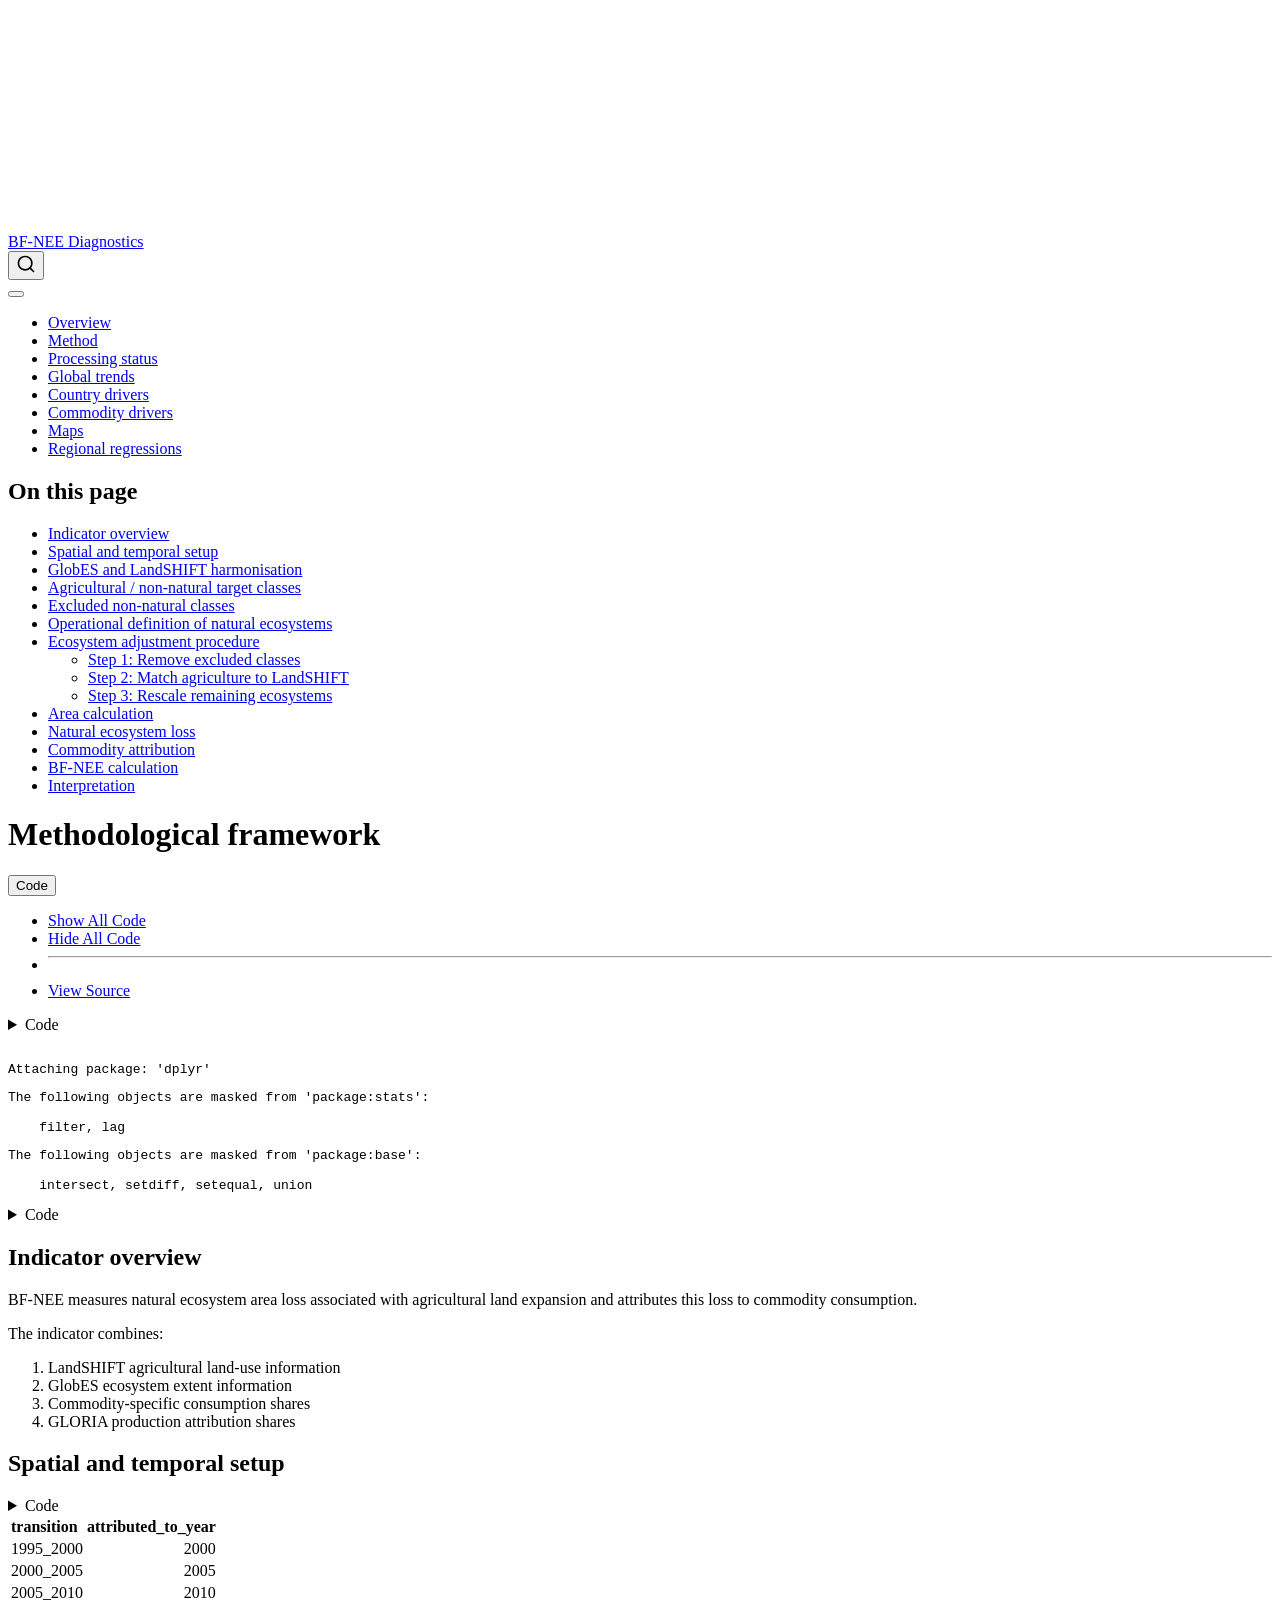
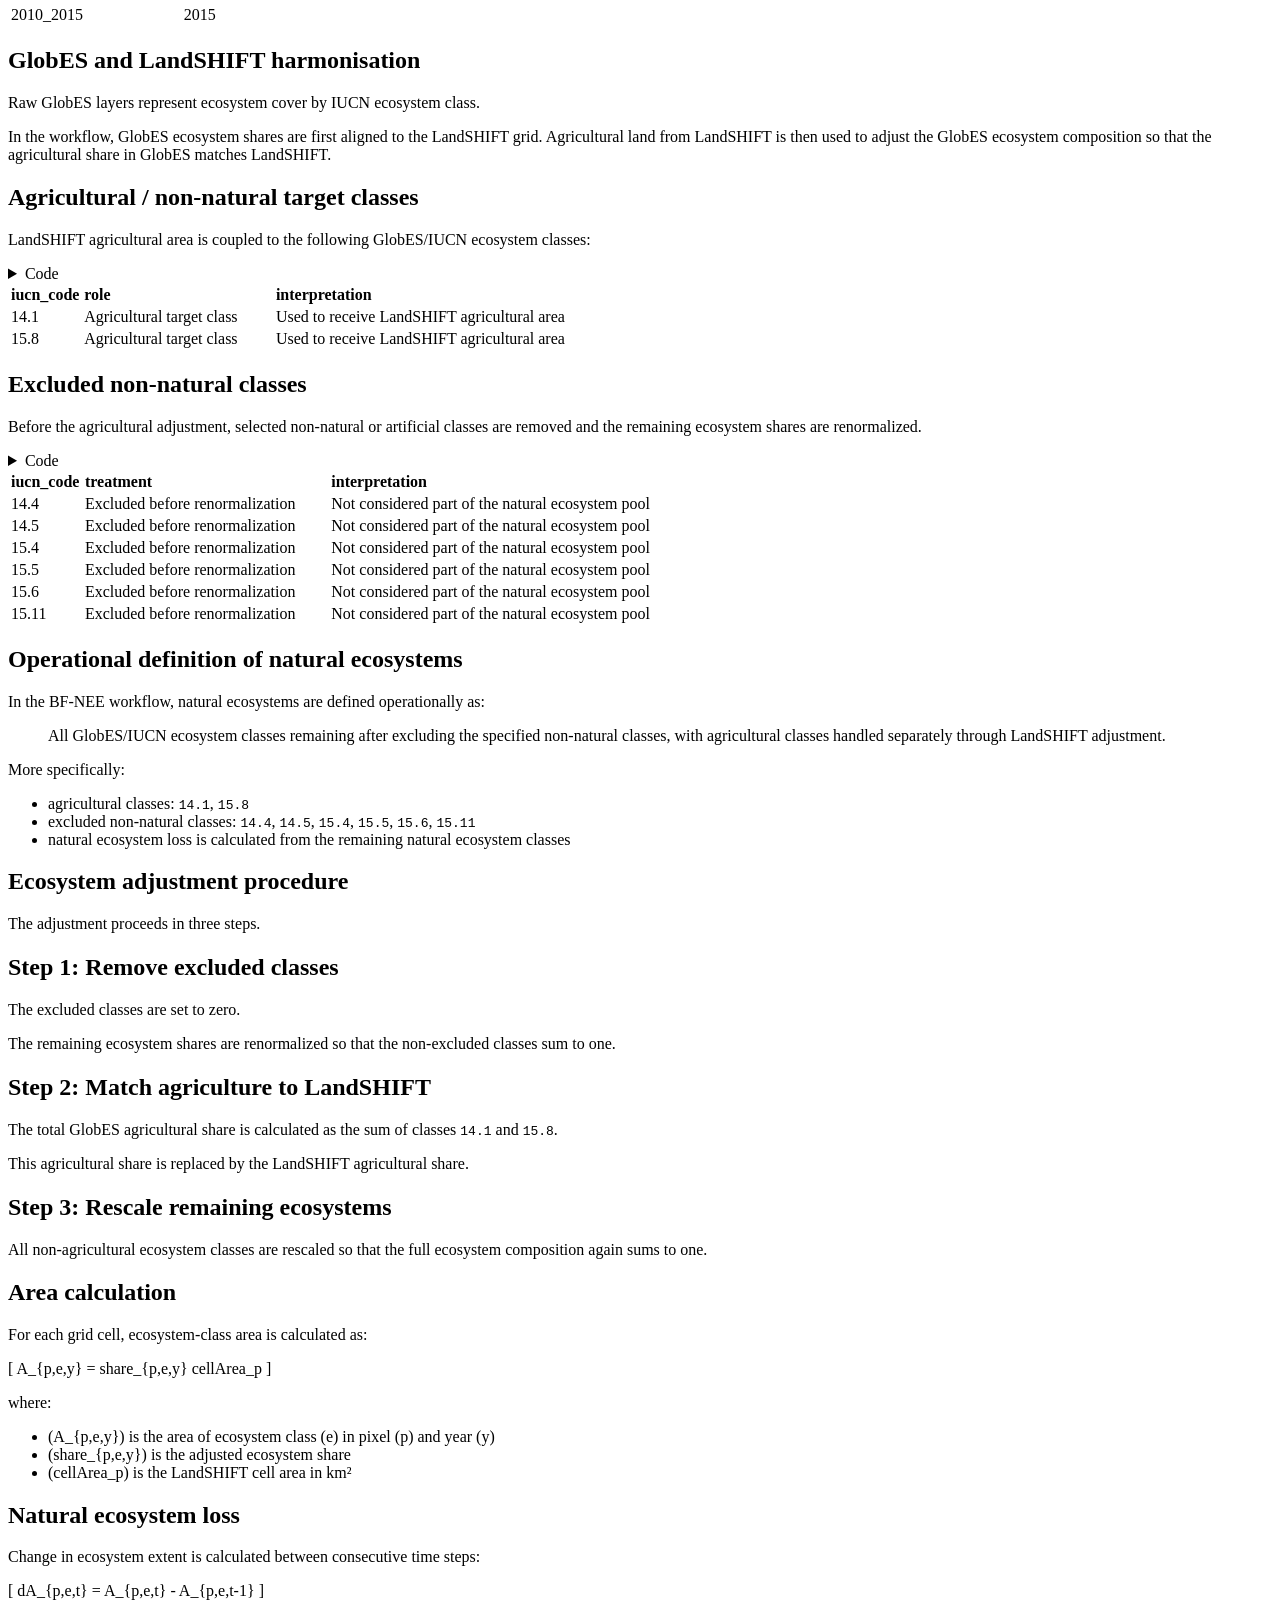
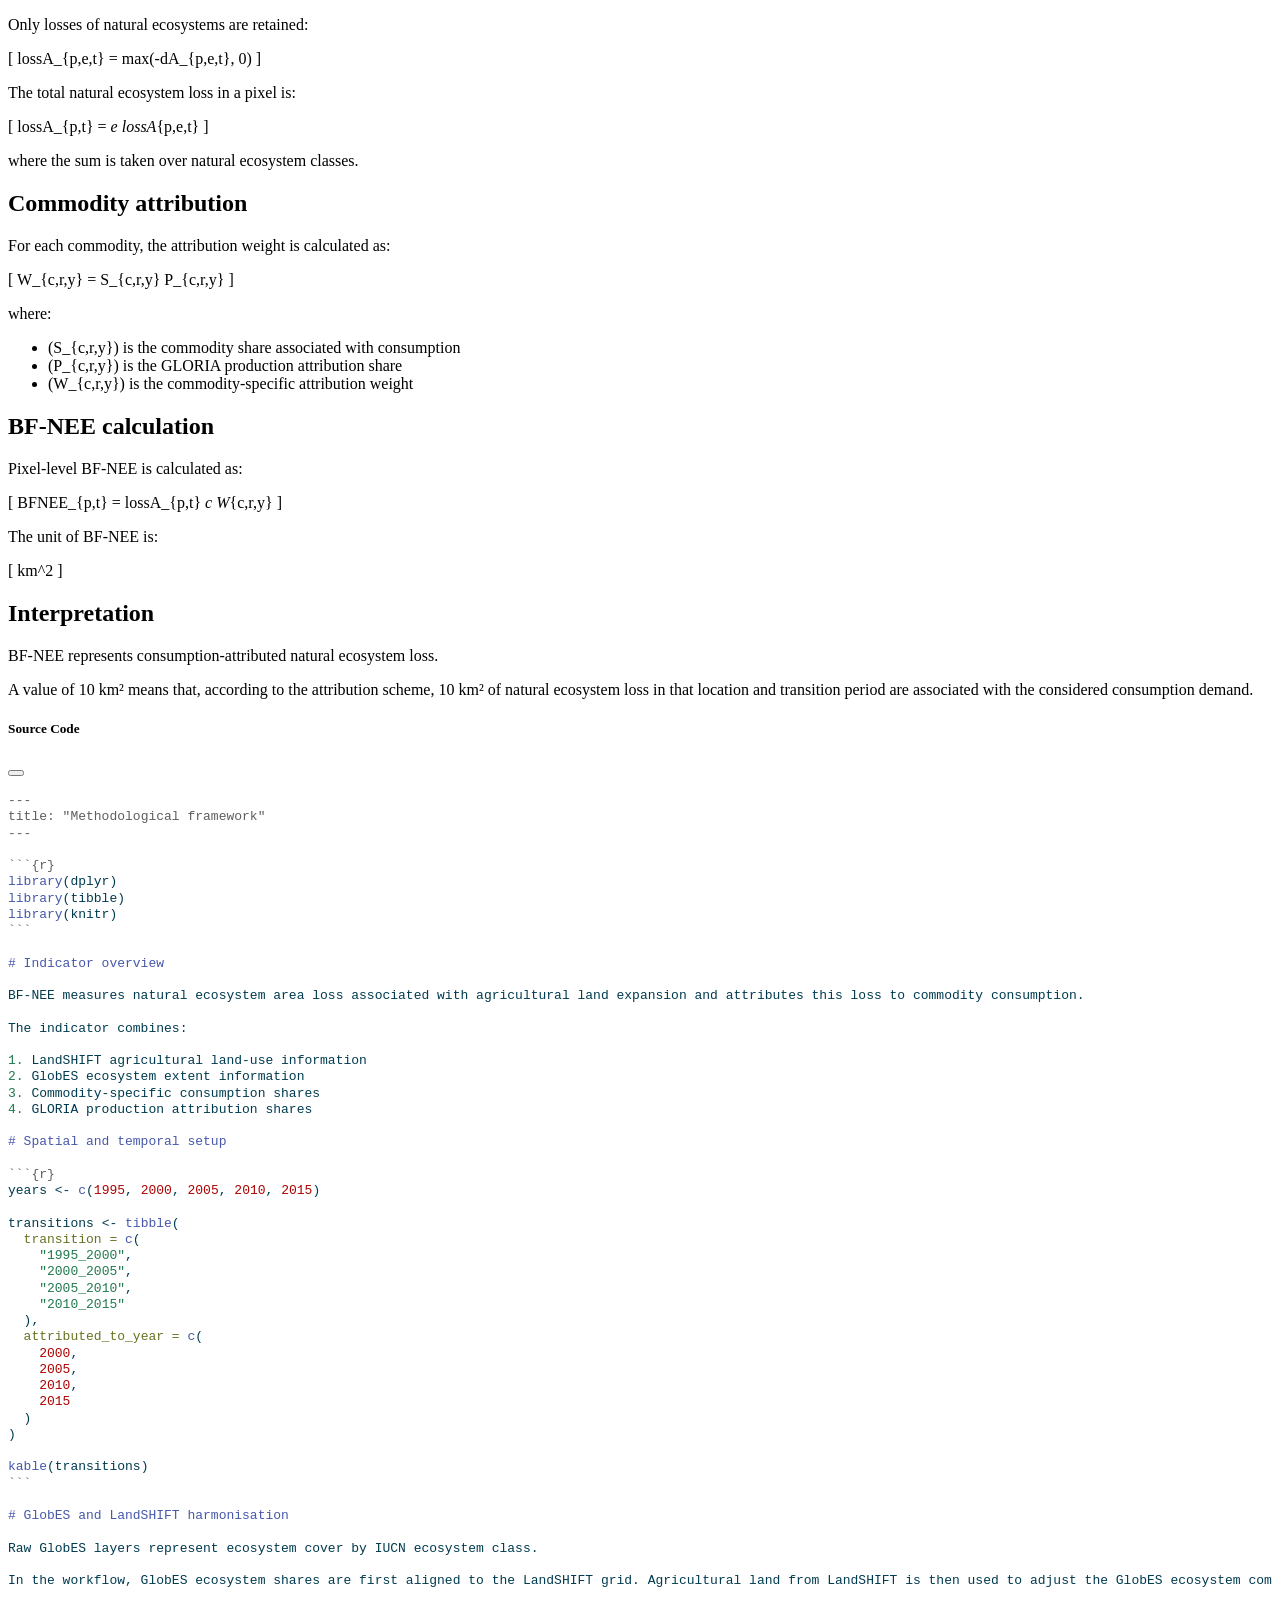
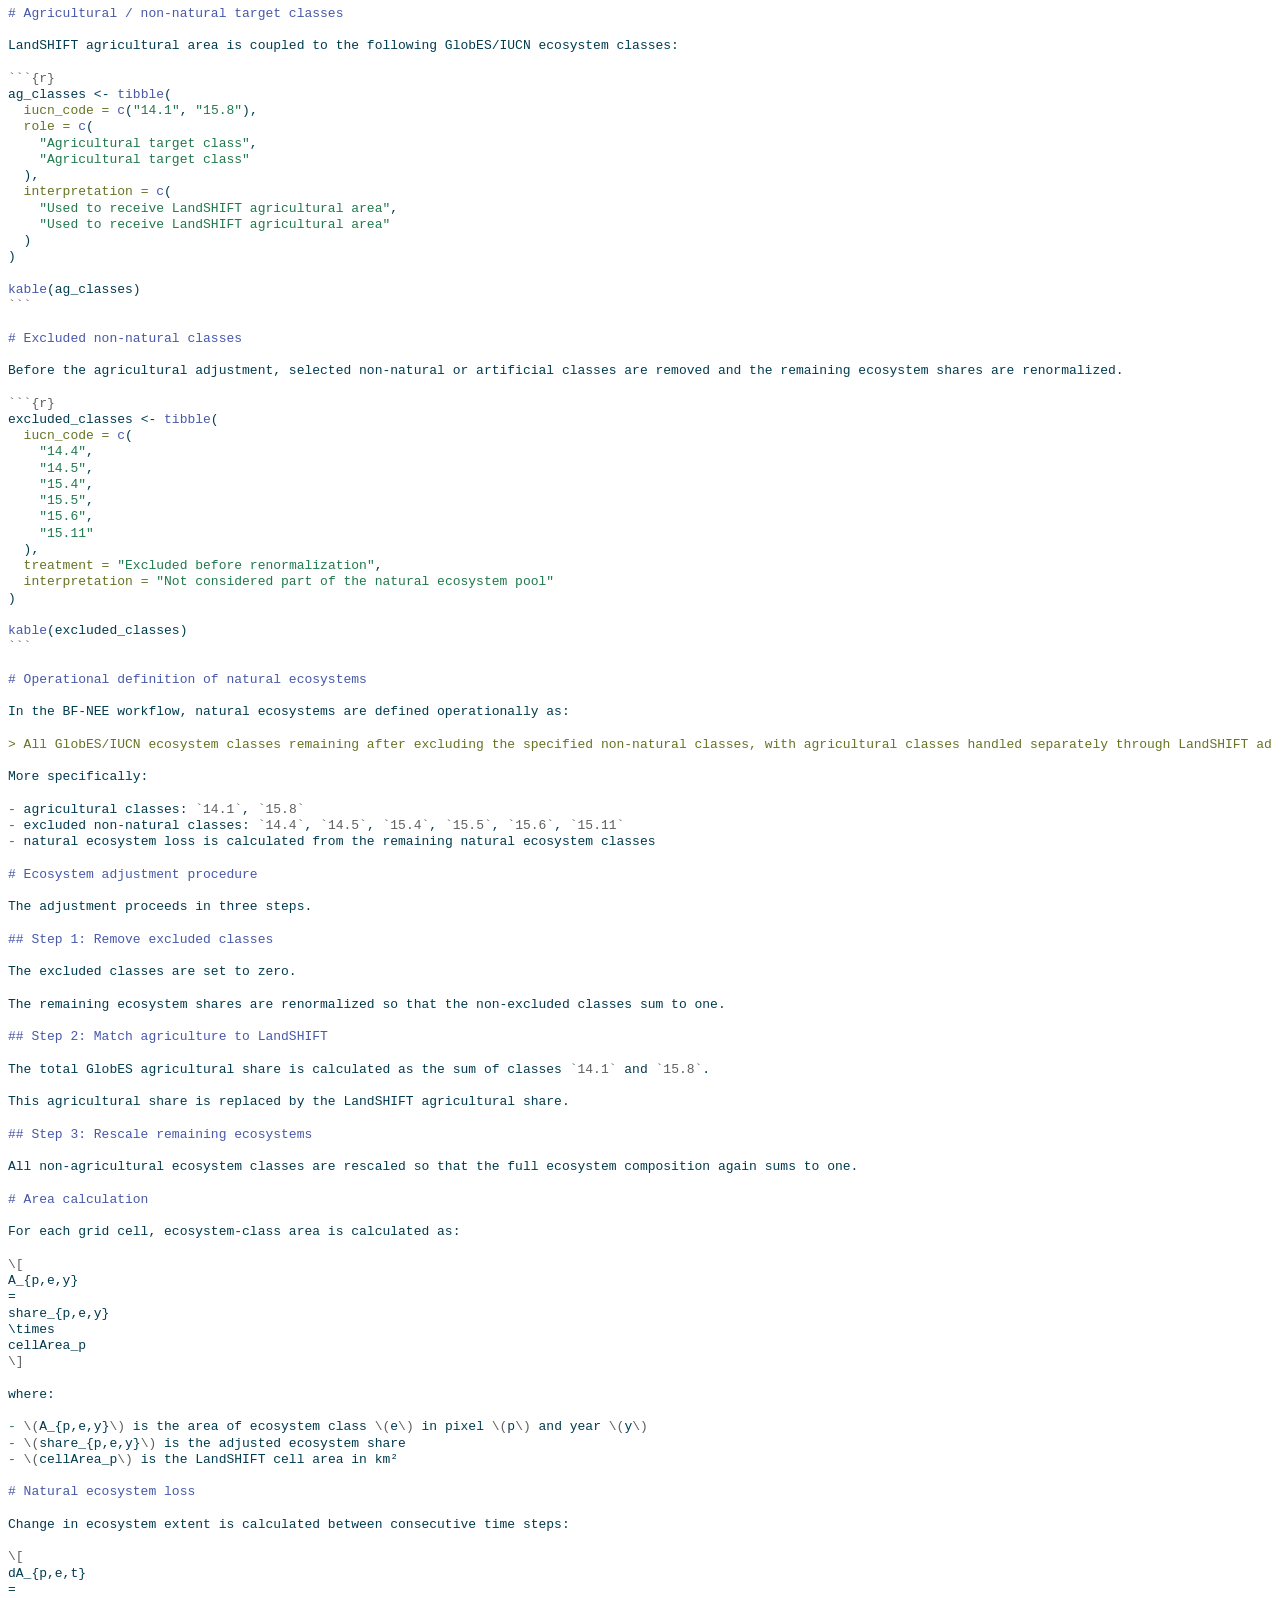
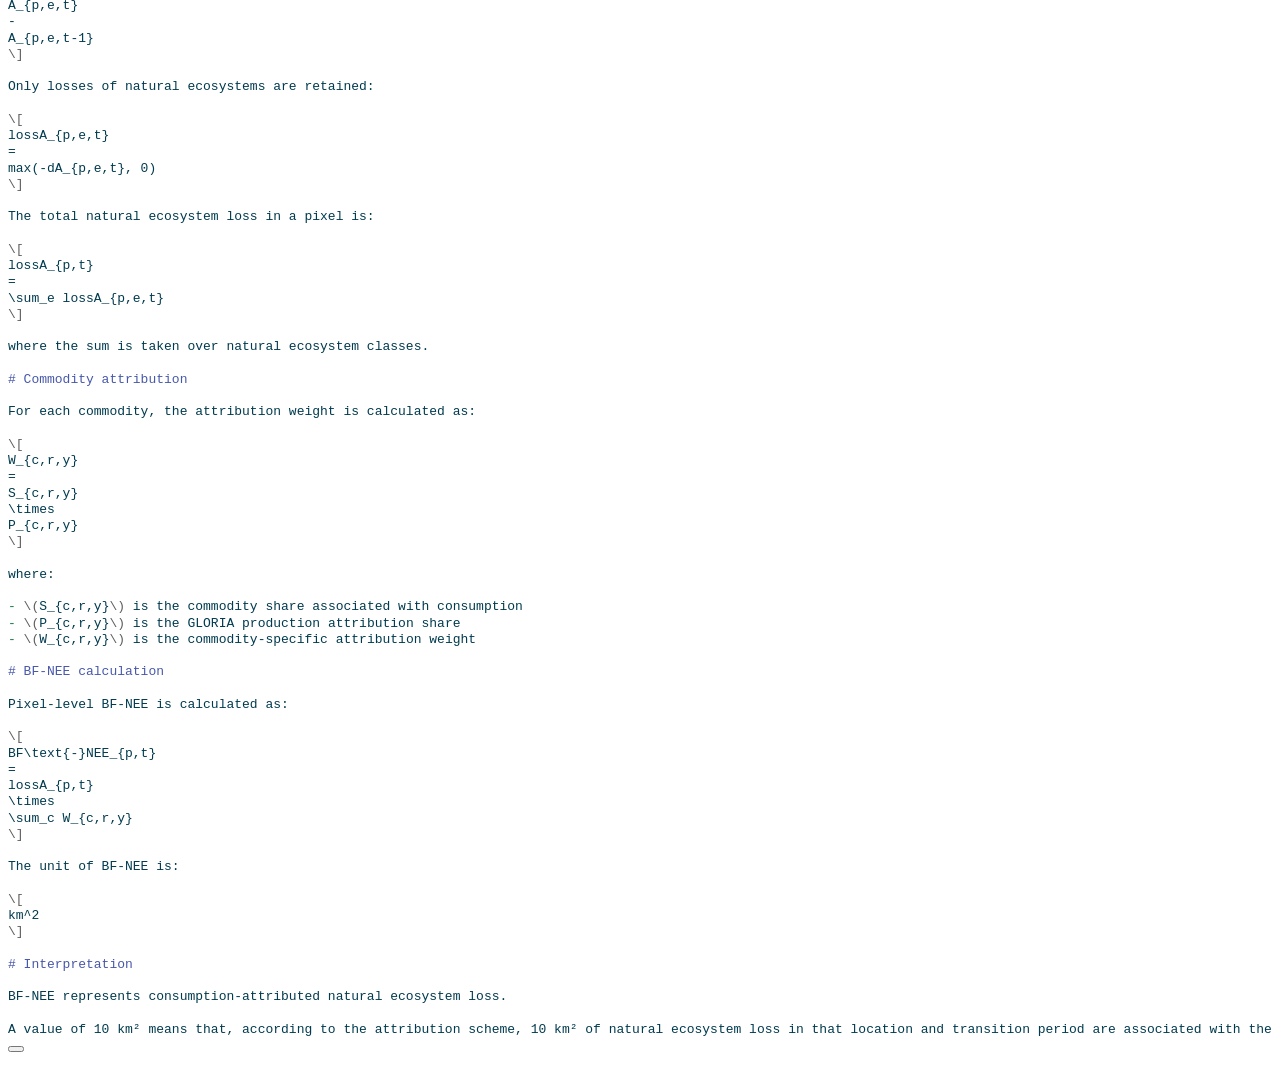
==== docs/00_methodological_framework.html @ a3467b79 "Render diagnostics website" ====
<!DOCTYPE html>
<html xmlns="http://www.w3.org/1999/xhtml" lang="en" xml:lang="en"><head>

<meta charset="utf-8">
<meta name="generator" content="quarto-1.5.57">

<meta name="viewport" content="width=device-width, initial-scale=1.0, user-scalable=yes">


<title>Methodological framework – BF-NEE Diagnostics</title>
<style>
code{white-space: pre-wrap;}
span.smallcaps{font-variant: small-caps;}
div.columns{display: flex; gap: min(4vw, 1.5em);}
div.column{flex: auto; overflow-x: auto;}
div.hanging-indent{margin-left: 1.5em; text-indent: -1.5em;}
ul.task-list{list-style: none;}
ul.task-list li input[type="checkbox"] {
  width: 0.8em;
  margin: 0 0.8em 0.2em -1em; /* quarto-specific, see https://github.com/quarto-dev/quarto-cli/issues/4556 */ 
  vertical-align: middle;
}
/* CSS for syntax highlighting */
pre > code.sourceCode { white-space: pre; position: relative; }
pre > code.sourceCode > span { line-height: 1.25; }
pre > code.sourceCode > span:empty { height: 1.2em; }
.sourceCode { overflow: visible; }
code.sourceCode > span { color: inherit; text-decoration: inherit; }
div.sourceCode { margin: 1em 0; }
pre.sourceCode { margin: 0; }
@media screen {
div.sourceCode { overflow: auto; }
}
@media print {
pre > code.sourceCode { white-space: pre-wrap; }
pre > code.sourceCode > span { display: inline-block; text-indent: -5em; padding-left: 5em; }
}
pre.numberSource code
  { counter-reset: source-line 0; }
pre.numberSource code > span
  { position: relative; left: -4em; counter-increment: source-line; }
pre.numberSource code > span > a:first-child::before
  { content: counter(source-line);
    position: relative; left: -1em; text-align: right; vertical-align: baseline;
    border: none; display: inline-block;
    -webkit-touch-callout: none; -webkit-user-select: none;
    -khtml-user-select: none; -moz-user-select: none;
    -ms-user-select: none; user-select: none;
    padding: 0 4px; width: 4em;
  }
pre.numberSource { margin-left: 3em;  padding-left: 4px; }
div.sourceCode
  {   }
@media screen {
pre > code.sourceCode > span > a:first-child::before { text-decoration: underline; }
}
</style>


<script src="site_libs/quarto-nav/quarto-nav.js"></script>
<script src="site_libs/quarto-nav/headroom.min.js"></script>
<script src="site_libs/clipboard/clipboard.min.js"></script>
<script src="site_libs/quarto-search/autocomplete.umd.js"></script>
<script src="site_libs/quarto-search/fuse.min.js"></script>
<script src="site_libs/quarto-search/quarto-search.js"></script>
<meta name="quarto:offset" content="./">
<script src="site_libs/quarto-html/quarto.js"></script>
<script src="site_libs/quarto-html/popper.min.js"></script>
<script src="site_libs/quarto-html/tippy.umd.min.js"></script>
<script src="site_libs/quarto-html/anchor.min.js"></script>
<link href="site_libs/quarto-html/tippy.css" rel="stylesheet">
<link href="site_libs/quarto-html/quarto-syntax-highlighting.css" rel="stylesheet" id="quarto-text-highlighting-styles">
<script src="site_libs/bootstrap/bootstrap.min.js"></script>
<link href="site_libs/bootstrap/bootstrap-icons.css" rel="stylesheet">
<link href="site_libs/bootstrap/bootstrap.min.css" rel="stylesheet" id="quarto-bootstrap" data-mode="light">
<script id="quarto-search-options" type="application/json">{
  "location": "navbar",
  "copy-button": false,
  "collapse-after": 3,
  "panel-placement": "end",
  "type": "overlay",
  "limit": 50,
  "keyboard-shortcut": [
    "f",
    "/",
    "s"
  ],
  "show-item-context": false,
  "language": {
    "search-no-results-text": "No results",
    "search-matching-documents-text": "matching documents",
    "search-copy-link-title": "Copy link to search",
    "search-hide-matches-text": "Hide additional matches",
    "search-more-match-text": "more match in this document",
    "search-more-matches-text": "more matches in this document",
    "search-clear-button-title": "Clear",
    "search-text-placeholder": "",
    "search-detached-cancel-button-title": "Cancel",
    "search-submit-button-title": "Submit",
    "search-label": "Search"
  }
}</script>


</head>

<body class="nav-fixed">

<div id="quarto-search-results"></div>
  <header id="quarto-header" class="headroom fixed-top">
    <nav class="navbar navbar-expand-lg " data-bs-theme="dark">
      <div class="navbar-container container-fluid">
      <div class="navbar-brand-container mx-auto">
    <a class="navbar-brand" href="./index.html">
    <span class="navbar-title">BF-NEE Diagnostics</span>
    </a>
  </div>
            <div id="quarto-search" class="" title="Search"></div>
          <button class="navbar-toggler" type="button" data-bs-toggle="collapse" data-bs-target="#navbarCollapse" aria-controls="navbarCollapse" role="menu" aria-expanded="false" aria-label="Toggle navigation" onclick="if (window.quartoToggleHeadroom) { window.quartoToggleHeadroom(); }">
  <span class="navbar-toggler-icon"></span>
</button>
          <div class="collapse navbar-collapse" id="navbarCollapse">
            <ul class="navbar-nav navbar-nav-scroll me-auto">
  <li class="nav-item">
    <a class="nav-link" href="./index.html"> 
<span class="menu-text">Overview</span></a>
  </li>  
  <li class="nav-item">
    <a class="nav-link active" href="./00_methodological_framework.html" aria-current="page"> 
<span class="menu-text">Method</span></a>
  </li>  
  <li class="nav-item">
    <a class="nav-link" href="./01_processing_status.html"> 
<span class="menu-text">Processing status</span></a>
  </li>  
  <li class="nav-item">
    <a class="nav-link" href="./02_global_trends.html"> 
<span class="menu-text">Global trends</span></a>
  </li>  
  <li class="nav-item">
    <a class="nav-link" href="./03_country_drivers.html"> 
<span class="menu-text">Country drivers</span></a>
  </li>  
  <li class="nav-item">
    <a class="nav-link" href="./04_commodity_drivers.html"> 
<span class="menu-text">Commodity drivers</span></a>
  </li>  
  <li class="nav-item">
    <a class="nav-link" href="./05_maps.html"> 
<span class="menu-text">Maps</span></a>
  </li>  
  <li class="nav-item">
    <a class="nav-link" href="./06_regional_regressions.html"> 
<span class="menu-text">Regional regressions</span></a>
  </li>  
</ul>
          </div> <!-- /navcollapse -->
            <div class="quarto-navbar-tools">
</div>
      </div> <!-- /container-fluid -->
    </nav>
</header>
<!-- content -->
<div id="quarto-content" class="quarto-container page-columns page-rows-contents page-layout-article page-navbar">
<!-- sidebar -->
<!-- margin-sidebar -->
    <div id="quarto-margin-sidebar" class="sidebar margin-sidebar">
        <nav id="TOC" role="doc-toc" class="toc-active">
    <h2 id="toc-title">On this page</h2>
   
  <ul>
  <li><a href="#indicator-overview" id="toc-indicator-overview" class="nav-link active" data-scroll-target="#indicator-overview">Indicator overview</a></li>
  <li><a href="#spatial-and-temporal-setup" id="toc-spatial-and-temporal-setup" class="nav-link" data-scroll-target="#spatial-and-temporal-setup">Spatial and temporal setup</a></li>
  <li><a href="#globes-and-landshift-harmonisation" id="toc-globes-and-landshift-harmonisation" class="nav-link" data-scroll-target="#globes-and-landshift-harmonisation">GlobES and LandSHIFT harmonisation</a></li>
  <li><a href="#agricultural-non-natural-target-classes" id="toc-agricultural-non-natural-target-classes" class="nav-link" data-scroll-target="#agricultural-non-natural-target-classes">Agricultural / non-natural target classes</a></li>
  <li><a href="#excluded-non-natural-classes" id="toc-excluded-non-natural-classes" class="nav-link" data-scroll-target="#excluded-non-natural-classes">Excluded non-natural classes</a></li>
  <li><a href="#operational-definition-of-natural-ecosystems" id="toc-operational-definition-of-natural-ecosystems" class="nav-link" data-scroll-target="#operational-definition-of-natural-ecosystems">Operational definition of natural ecosystems</a></li>
  <li><a href="#ecosystem-adjustment-procedure" id="toc-ecosystem-adjustment-procedure" class="nav-link" data-scroll-target="#ecosystem-adjustment-procedure">Ecosystem adjustment procedure</a>
  <ul class="collapse">
  <li><a href="#step-1-remove-excluded-classes" id="toc-step-1-remove-excluded-classes" class="nav-link" data-scroll-target="#step-1-remove-excluded-classes">Step 1: Remove excluded classes</a></li>
  <li><a href="#step-2-match-agriculture-to-landshift" id="toc-step-2-match-agriculture-to-landshift" class="nav-link" data-scroll-target="#step-2-match-agriculture-to-landshift">Step 2: Match agriculture to LandSHIFT</a></li>
  <li><a href="#step-3-rescale-remaining-ecosystems" id="toc-step-3-rescale-remaining-ecosystems" class="nav-link" data-scroll-target="#step-3-rescale-remaining-ecosystems">Step 3: Rescale remaining ecosystems</a></li>
  </ul></li>
  <li><a href="#area-calculation" id="toc-area-calculation" class="nav-link" data-scroll-target="#area-calculation">Area calculation</a></li>
  <li><a href="#natural-ecosystem-loss" id="toc-natural-ecosystem-loss" class="nav-link" data-scroll-target="#natural-ecosystem-loss">Natural ecosystem loss</a></li>
  <li><a href="#commodity-attribution" id="toc-commodity-attribution" class="nav-link" data-scroll-target="#commodity-attribution">Commodity attribution</a></li>
  <li><a href="#bf-nee-calculation" id="toc-bf-nee-calculation" class="nav-link" data-scroll-target="#bf-nee-calculation">BF-NEE calculation</a></li>
  <li><a href="#interpretation" id="toc-interpretation" class="nav-link" data-scroll-target="#interpretation">Interpretation</a></li>
  </ul>
</nav>
    </div>
<!-- main -->
<main class="content" id="quarto-document-content">

<header id="title-block-header" class="quarto-title-block default">
<div class="quarto-title">
<div class="quarto-title-block"><div><h1 class="title">Methodological framework</h1><button type="button" class="btn code-tools-button dropdown-toggle" id="quarto-code-tools-menu" data-bs-toggle="dropdown" aria-expanded="false"><i class="bi"></i> Code</button><ul class="dropdown-menu dropdown-menu-end" aria-labelelledby="quarto-code-tools-menu"><li><a id="quarto-show-all-code" class="dropdown-item" href="javascript:void(0)" role="button">Show All Code</a></li><li><a id="quarto-hide-all-code" class="dropdown-item" href="javascript:void(0)" role="button">Hide All Code</a></li><li><hr class="dropdown-divider"></li><li><a id="quarto-view-source" class="dropdown-item" href="javascript:void(0)" role="button">View Source</a></li></ul></div></div>
</div>



<div class="quarto-title-meta">

    
  
    
  </div>
  


</header>


<div class="cell">
<details class="code-fold">
<summary>Code</summary>
<div class="sourceCode cell-code" id="cb1"><pre class="sourceCode r code-with-copy"><code class="sourceCode r"><span id="cb1-1"><a href="#cb1-1" aria-hidden="true" tabindex="-1"></a><span class="fu">library</span>(dplyr)</span></code><button title="Copy to Clipboard" class="code-copy-button"><i class="bi"></i></button></pre></div>
</details>
<div class="cell-output cell-output-stderr">
<pre><code>
Attaching package: 'dplyr'</code></pre>
</div>
<div class="cell-output cell-output-stderr">
<pre><code>The following objects are masked from 'package:stats':

    filter, lag</code></pre>
</div>
<div class="cell-output cell-output-stderr">
<pre><code>The following objects are masked from 'package:base':

    intersect, setdiff, setequal, union</code></pre>
</div>
<details class="code-fold">
<summary>Code</summary>
<div class="sourceCode cell-code" id="cb5"><pre class="sourceCode r code-with-copy"><code class="sourceCode r"><span id="cb5-1"><a href="#cb5-1" aria-hidden="true" tabindex="-1"></a><span class="fu">library</span>(tibble)</span>
<span id="cb5-2"><a href="#cb5-2" aria-hidden="true" tabindex="-1"></a><span class="fu">library</span>(knitr)</span></code><button title="Copy to Clipboard" class="code-copy-button"><i class="bi"></i></button></pre></div>
</details>
</div>
<section id="indicator-overview" class="level1">
<h1>Indicator overview</h1>
<p>BF-NEE measures natural ecosystem area loss associated with agricultural land expansion and attributes this loss to commodity consumption.</p>
<p>The indicator combines:</p>
<ol type="1">
<li>LandSHIFT agricultural land-use information</li>
<li>GlobES ecosystem extent information</li>
<li>Commodity-specific consumption shares</li>
<li>GLORIA production attribution shares</li>
</ol>
</section>
<section id="spatial-and-temporal-setup" class="level1">
<h1>Spatial and temporal setup</h1>
<div class="cell">
<details class="code-fold">
<summary>Code</summary>
<div class="sourceCode cell-code" id="cb6"><pre class="sourceCode r code-with-copy"><code class="sourceCode r"><span id="cb6-1"><a href="#cb6-1" aria-hidden="true" tabindex="-1"></a>years <span class="ot">&lt;-</span> <span class="fu">c</span>(<span class="dv">1995</span>, <span class="dv">2000</span>, <span class="dv">2005</span>, <span class="dv">2010</span>, <span class="dv">2015</span>)</span>
<span id="cb6-2"><a href="#cb6-2" aria-hidden="true" tabindex="-1"></a></span>
<span id="cb6-3"><a href="#cb6-3" aria-hidden="true" tabindex="-1"></a>transitions <span class="ot">&lt;-</span> <span class="fu">tibble</span>(</span>
<span id="cb6-4"><a href="#cb6-4" aria-hidden="true" tabindex="-1"></a>  <span class="at">transition =</span> <span class="fu">c</span>(</span>
<span id="cb6-5"><a href="#cb6-5" aria-hidden="true" tabindex="-1"></a>    <span class="st">"1995_2000"</span>,</span>
<span id="cb6-6"><a href="#cb6-6" aria-hidden="true" tabindex="-1"></a>    <span class="st">"2000_2005"</span>,</span>
<span id="cb6-7"><a href="#cb6-7" aria-hidden="true" tabindex="-1"></a>    <span class="st">"2005_2010"</span>,</span>
<span id="cb6-8"><a href="#cb6-8" aria-hidden="true" tabindex="-1"></a>    <span class="st">"2010_2015"</span></span>
<span id="cb6-9"><a href="#cb6-9" aria-hidden="true" tabindex="-1"></a>  ),</span>
<span id="cb6-10"><a href="#cb6-10" aria-hidden="true" tabindex="-1"></a>  <span class="at">attributed_to_year =</span> <span class="fu">c</span>(</span>
<span id="cb6-11"><a href="#cb6-11" aria-hidden="true" tabindex="-1"></a>    <span class="dv">2000</span>,</span>
<span id="cb6-12"><a href="#cb6-12" aria-hidden="true" tabindex="-1"></a>    <span class="dv">2005</span>,</span>
<span id="cb6-13"><a href="#cb6-13" aria-hidden="true" tabindex="-1"></a>    <span class="dv">2010</span>,</span>
<span id="cb6-14"><a href="#cb6-14" aria-hidden="true" tabindex="-1"></a>    <span class="dv">2015</span></span>
<span id="cb6-15"><a href="#cb6-15" aria-hidden="true" tabindex="-1"></a>  )</span>
<span id="cb6-16"><a href="#cb6-16" aria-hidden="true" tabindex="-1"></a>)</span>
<span id="cb6-17"><a href="#cb6-17" aria-hidden="true" tabindex="-1"></a></span>
<span id="cb6-18"><a href="#cb6-18" aria-hidden="true" tabindex="-1"></a><span class="fu">kable</span>(transitions)</span></code><button title="Copy to Clipboard" class="code-copy-button"><i class="bi"></i></button></pre></div>
</details>
<div class="cell-output-display">
<table class="caption-top table table-sm table-striped small">
<thead>
<tr class="header">
<th style="text-align: left;">transition</th>
<th style="text-align: right;">attributed_to_year</th>
</tr>
</thead>
<tbody>
<tr class="odd">
<td style="text-align: left;">1995_2000</td>
<td style="text-align: right;">2000</td>
</tr>
<tr class="even">
<td style="text-align: left;">2000_2005</td>
<td style="text-align: right;">2005</td>
</tr>
<tr class="odd">
<td style="text-align: left;">2005_2010</td>
<td style="text-align: right;">2010</td>
</tr>
<tr class="even">
<td style="text-align: left;">2010_2015</td>
<td style="text-align: right;">2015</td>
</tr>
</tbody>
</table>
</div>
</div>
</section>
<section id="globes-and-landshift-harmonisation" class="level1">
<h1>GlobES and LandSHIFT harmonisation</h1>
<p>Raw GlobES layers represent ecosystem cover by IUCN ecosystem class.</p>
<p>In the workflow, GlobES ecosystem shares are first aligned to the LandSHIFT grid. Agricultural land from LandSHIFT is then used to adjust the GlobES ecosystem composition so that the agricultural share in GlobES matches LandSHIFT.</p>
</section>
<section id="agricultural-non-natural-target-classes" class="level1">
<h1>Agricultural / non-natural target classes</h1>
<p>LandSHIFT agricultural area is coupled to the following GlobES/IUCN ecosystem classes:</p>
<div class="cell">
<details class="code-fold">
<summary>Code</summary>
<div class="sourceCode cell-code" id="cb7"><pre class="sourceCode r code-with-copy"><code class="sourceCode r"><span id="cb7-1"><a href="#cb7-1" aria-hidden="true" tabindex="-1"></a>ag_classes <span class="ot">&lt;-</span> <span class="fu">tibble</span>(</span>
<span id="cb7-2"><a href="#cb7-2" aria-hidden="true" tabindex="-1"></a>  <span class="at">iucn_code =</span> <span class="fu">c</span>(<span class="st">"14.1"</span>, <span class="st">"15.8"</span>),</span>
<span id="cb7-3"><a href="#cb7-3" aria-hidden="true" tabindex="-1"></a>  <span class="at">role =</span> <span class="fu">c</span>(</span>
<span id="cb7-4"><a href="#cb7-4" aria-hidden="true" tabindex="-1"></a>    <span class="st">"Agricultural target class"</span>,</span>
<span id="cb7-5"><a href="#cb7-5" aria-hidden="true" tabindex="-1"></a>    <span class="st">"Agricultural target class"</span></span>
<span id="cb7-6"><a href="#cb7-6" aria-hidden="true" tabindex="-1"></a>  ),</span>
<span id="cb7-7"><a href="#cb7-7" aria-hidden="true" tabindex="-1"></a>  <span class="at">interpretation =</span> <span class="fu">c</span>(</span>
<span id="cb7-8"><a href="#cb7-8" aria-hidden="true" tabindex="-1"></a>    <span class="st">"Used to receive LandSHIFT agricultural area"</span>,</span>
<span id="cb7-9"><a href="#cb7-9" aria-hidden="true" tabindex="-1"></a>    <span class="st">"Used to receive LandSHIFT agricultural area"</span></span>
<span id="cb7-10"><a href="#cb7-10" aria-hidden="true" tabindex="-1"></a>  )</span>
<span id="cb7-11"><a href="#cb7-11" aria-hidden="true" tabindex="-1"></a>)</span>
<span id="cb7-12"><a href="#cb7-12" aria-hidden="true" tabindex="-1"></a></span>
<span id="cb7-13"><a href="#cb7-13" aria-hidden="true" tabindex="-1"></a><span class="fu">kable</span>(ag_classes)</span></code><button title="Copy to Clipboard" class="code-copy-button"><i class="bi"></i></button></pre></div>
</details>
<div class="cell-output-display">
<table class="caption-top table table-sm table-striped small">
<colgroup>
<col style="width: 12%">
<col style="width: 32%">
<col style="width: 55%">
</colgroup>
<thead>
<tr class="header">
<th style="text-align: left;">iucn_code</th>
<th style="text-align: left;">role</th>
<th style="text-align: left;">interpretation</th>
</tr>
</thead>
<tbody>
<tr class="odd">
<td style="text-align: left;">14.1</td>
<td style="text-align: left;">Agricultural target class</td>
<td style="text-align: left;">Used to receive LandSHIFT agricultural area</td>
</tr>
<tr class="even">
<td style="text-align: left;">15.8</td>
<td style="text-align: left;">Agricultural target class</td>
<td style="text-align: left;">Used to receive LandSHIFT agricultural area</td>
</tr>
</tbody>
</table>
</div>
</div>
</section>
<section id="excluded-non-natural-classes" class="level1">
<h1>Excluded non-natural classes</h1>
<p>Before the agricultural adjustment, selected non-natural or artificial classes are removed and the remaining ecosystem shares are renormalized.</p>
<div class="cell">
<details class="code-fold">
<summary>Code</summary>
<div class="sourceCode cell-code" id="cb8"><pre class="sourceCode r code-with-copy"><code class="sourceCode r"><span id="cb8-1"><a href="#cb8-1" aria-hidden="true" tabindex="-1"></a>excluded_classes <span class="ot">&lt;-</span> <span class="fu">tibble</span>(</span>
<span id="cb8-2"><a href="#cb8-2" aria-hidden="true" tabindex="-1"></a>  <span class="at">iucn_code =</span> <span class="fu">c</span>(</span>
<span id="cb8-3"><a href="#cb8-3" aria-hidden="true" tabindex="-1"></a>    <span class="st">"14.4"</span>,</span>
<span id="cb8-4"><a href="#cb8-4" aria-hidden="true" tabindex="-1"></a>    <span class="st">"14.5"</span>,</span>
<span id="cb8-5"><a href="#cb8-5" aria-hidden="true" tabindex="-1"></a>    <span class="st">"15.4"</span>,</span>
<span id="cb8-6"><a href="#cb8-6" aria-hidden="true" tabindex="-1"></a>    <span class="st">"15.5"</span>,</span>
<span id="cb8-7"><a href="#cb8-7" aria-hidden="true" tabindex="-1"></a>    <span class="st">"15.6"</span>,</span>
<span id="cb8-8"><a href="#cb8-8" aria-hidden="true" tabindex="-1"></a>    <span class="st">"15.11"</span></span>
<span id="cb8-9"><a href="#cb8-9" aria-hidden="true" tabindex="-1"></a>  ),</span>
<span id="cb8-10"><a href="#cb8-10" aria-hidden="true" tabindex="-1"></a>  <span class="at">treatment =</span> <span class="st">"Excluded before renormalization"</span>,</span>
<span id="cb8-11"><a href="#cb8-11" aria-hidden="true" tabindex="-1"></a>  <span class="at">interpretation =</span> <span class="st">"Not considered part of the natural ecosystem pool"</span></span>
<span id="cb8-12"><a href="#cb8-12" aria-hidden="true" tabindex="-1"></a>)</span>
<span id="cb8-13"><a href="#cb8-13" aria-hidden="true" tabindex="-1"></a></span>
<span id="cb8-14"><a href="#cb8-14" aria-hidden="true" tabindex="-1"></a><span class="fu">kable</span>(excluded_classes)</span></code><button title="Copy to Clipboard" class="code-copy-button"><i class="bi"></i></button></pre></div>
</details>
<div class="cell-output-display">
<table class="caption-top table table-sm table-striped small">
<colgroup>
<col style="width: 10%">
<col style="width: 34%">
<col style="width: 54%">
</colgroup>
<thead>
<tr class="header">
<th style="text-align: left;">iucn_code</th>
<th style="text-align: left;">treatment</th>
<th style="text-align: left;">interpretation</th>
</tr>
</thead>
<tbody>
<tr class="odd">
<td style="text-align: left;">14.4</td>
<td style="text-align: left;">Excluded before renormalization</td>
<td style="text-align: left;">Not considered part of the natural ecosystem pool</td>
</tr>
<tr class="even">
<td style="text-align: left;">14.5</td>
<td style="text-align: left;">Excluded before renormalization</td>
<td style="text-align: left;">Not considered part of the natural ecosystem pool</td>
</tr>
<tr class="odd">
<td style="text-align: left;">15.4</td>
<td style="text-align: left;">Excluded before renormalization</td>
<td style="text-align: left;">Not considered part of the natural ecosystem pool</td>
</tr>
<tr class="even">
<td style="text-align: left;">15.5</td>
<td style="text-align: left;">Excluded before renormalization</td>
<td style="text-align: left;">Not considered part of the natural ecosystem pool</td>
</tr>
<tr class="odd">
<td style="text-align: left;">15.6</td>
<td style="text-align: left;">Excluded before renormalization</td>
<td style="text-align: left;">Not considered part of the natural ecosystem pool</td>
</tr>
<tr class="even">
<td style="text-align: left;">15.11</td>
<td style="text-align: left;">Excluded before renormalization</td>
<td style="text-align: left;">Not considered part of the natural ecosystem pool</td>
</tr>
</tbody>
</table>
</div>
</div>
</section>
<section id="operational-definition-of-natural-ecosystems" class="level1">
<h1>Operational definition of natural ecosystems</h1>
<p>In the BF-NEE workflow, natural ecosystems are defined operationally as:</p>
<blockquote class="blockquote">
<p>All GlobES/IUCN ecosystem classes remaining after excluding the specified non-natural classes, with agricultural classes handled separately through LandSHIFT adjustment.</p>
</blockquote>
<p>More specifically:</p>
<ul>
<li>agricultural classes: <code>14.1</code>, <code>15.8</code></li>
<li>excluded non-natural classes: <code>14.4</code>, <code>14.5</code>, <code>15.4</code>, <code>15.5</code>, <code>15.6</code>, <code>15.11</code></li>
<li>natural ecosystem loss is calculated from the remaining natural ecosystem classes</li>
</ul>
</section>
<section id="ecosystem-adjustment-procedure" class="level1">
<h1>Ecosystem adjustment procedure</h1>
<p>The adjustment proceeds in three steps.</p>
<section id="step-1-remove-excluded-classes" class="level2">
<h2 class="anchored" data-anchor-id="step-1-remove-excluded-classes">Step 1: Remove excluded classes</h2>
<p>The excluded classes are set to zero.</p>
<p>The remaining ecosystem shares are renormalized so that the non-excluded classes sum to one.</p>
</section>
<section id="step-2-match-agriculture-to-landshift" class="level2">
<h2 class="anchored" data-anchor-id="step-2-match-agriculture-to-landshift">Step 2: Match agriculture to LandSHIFT</h2>
<p>The total GlobES agricultural share is calculated as the sum of classes <code>14.1</code> and <code>15.8</code>.</p>
<p>This agricultural share is replaced by the LandSHIFT agricultural share.</p>
</section>
<section id="step-3-rescale-remaining-ecosystems" class="level2">
<h2 class="anchored" data-anchor-id="step-3-rescale-remaining-ecosystems">Step 3: Rescale remaining ecosystems</h2>
<p>All non-agricultural ecosystem classes are rescaled so that the full ecosystem composition again sums to one.</p>
</section>
</section>
<section id="area-calculation" class="level1">
<h1>Area calculation</h1>
<p>For each grid cell, ecosystem-class area is calculated as:</p>
<p>[ A_{p,e,y} = share_{p,e,y} cellArea_p ]</p>
<p>where:</p>
<ul>
<li>(A_{p,e,y}) is the area of ecosystem class (e) in pixel (p) and year (y)</li>
<li>(share_{p,e,y}) is the adjusted ecosystem share</li>
<li>(cellArea_p) is the LandSHIFT cell area in km²</li>
</ul>
</section>
<section id="natural-ecosystem-loss" class="level1">
<h1>Natural ecosystem loss</h1>
<p>Change in ecosystem extent is calculated between consecutive time steps:</p>
<p>[ dA_{p,e,t} = A_{p,e,t} - A_{p,e,t-1} ]</p>
<p>Only losses of natural ecosystems are retained:</p>
<p>[ lossA_{p,e,t} = max(-dA_{p,e,t}, 0) ]</p>
<p>The total natural ecosystem loss in a pixel is:</p>
<p>[ lossA_{p,t} = <em>e lossA</em>{p,e,t} ]</p>
<p>where the sum is taken over natural ecosystem classes.</p>
</section>
<section id="commodity-attribution" class="level1">
<h1>Commodity attribution</h1>
<p>For each commodity, the attribution weight is calculated as:</p>
<p>[ W_{c,r,y} = S_{c,r,y} P_{c,r,y} ]</p>
<p>where:</p>
<ul>
<li>(S_{c,r,y}) is the commodity share associated with consumption</li>
<li>(P_{c,r,y}) is the GLORIA production attribution share</li>
<li>(W_{c,r,y}) is the commodity-specific attribution weight</li>
</ul>
</section>
<section id="bf-nee-calculation" class="level1">
<h1>BF-NEE calculation</h1>
<p>Pixel-level BF-NEE is calculated as:</p>
<p>[ BFNEE_{p,t} = lossA_{p,t} <em>c W</em>{c,r,y} ]</p>
<p>The unit of BF-NEE is:</p>
<p>[ km^2 ]</p>
</section>
<section id="interpretation" class="level1">
<h1>Interpretation</h1>
<p>BF-NEE represents consumption-attributed natural ecosystem loss.</p>
<p>A value of 10 km² means that, according to the attribution scheme, 10 km² of natural ecosystem loss in that location and transition period are associated with the considered consumption demand.</p>


<!-- -->

</section>

</main> <!-- /main -->
<script id="quarto-html-after-body" type="application/javascript">
window.document.addEventListener("DOMContentLoaded", function (event) {
  const toggleBodyColorMode = (bsSheetEl) => {
    const mode = bsSheetEl.getAttribute("data-mode");
    const bodyEl = window.document.querySelector("body");
    if (mode === "dark") {
      bodyEl.classList.add("quarto-dark");
      bodyEl.classList.remove("quarto-light");
    } else {
      bodyEl.classList.add("quarto-light");
      bodyEl.classList.remove("quarto-dark");
    }
  }
  const toggleBodyColorPrimary = () => {
    const bsSheetEl = window.document.querySelector("link#quarto-bootstrap");
    if (bsSheetEl) {
      toggleBodyColorMode(bsSheetEl);
    }
  }
  toggleBodyColorPrimary();  
  const icon = "";
  const anchorJS = new window.AnchorJS();
  anchorJS.options = {
    placement: 'right',
    icon: icon
  };
  anchorJS.add('.anchored');
  const isCodeAnnotation = (el) => {
    for (const clz of el.classList) {
      if (clz.startsWith('code-annotation-')) {                     
        return true;
      }
    }
    return false;
  }
  const onCopySuccess = function(e) {
    // button target
    const button = e.trigger;
    // don't keep focus
    button.blur();
    // flash "checked"
    button.classList.add('code-copy-button-checked');
    var currentTitle = button.getAttribute("title");
    button.setAttribute("title", "Copied!");
    let tooltip;
    if (window.bootstrap) {
      button.setAttribute("data-bs-toggle", "tooltip");
      button.setAttribute("data-bs-placement", "left");
      button.setAttribute("data-bs-title", "Copied!");
      tooltip = new bootstrap.Tooltip(button, 
        { trigger: "manual", 
          customClass: "code-copy-button-tooltip",
          offset: [0, -8]});
      tooltip.show();    
    }
    setTimeout(function() {
      if (tooltip) {
        tooltip.hide();
        button.removeAttribute("data-bs-title");
        button.removeAttribute("data-bs-toggle");
        button.removeAttribute("data-bs-placement");
      }
      button.setAttribute("title", currentTitle);
      button.classList.remove('code-copy-button-checked');
    }, 1000);
    // clear code selection
    e.clearSelection();
  }
  const getTextToCopy = function(trigger) {
      const codeEl = trigger.previousElementSibling.cloneNode(true);
      for (const childEl of codeEl.children) {
        if (isCodeAnnotation(childEl)) {
          childEl.remove();
        }
      }
      return codeEl.innerText;
  }
  const clipboard = new window.ClipboardJS('.code-copy-button:not([data-in-quarto-modal])', {
    text: getTextToCopy
  });
  clipboard.on('success', onCopySuccess);
  if (window.document.getElementById('quarto-embedded-source-code-modal')) {
    // For code content inside modals, clipBoardJS needs to be initialized with a container option
    // TODO: Check when it could be a function (https://github.com/zenorocha/clipboard.js/issues/860)
    const clipboardModal = new window.ClipboardJS('.code-copy-button[data-in-quarto-modal]', {
      text: getTextToCopy,
      container: window.document.getElementById('quarto-embedded-source-code-modal')
    });
    clipboardModal.on('success', onCopySuccess);
  }
  const viewSource = window.document.getElementById('quarto-view-source') ||
                     window.document.getElementById('quarto-code-tools-source');
  if (viewSource) {
    const sourceUrl = viewSource.getAttribute("data-quarto-source-url");
    viewSource.addEventListener("click", function(e) {
      if (sourceUrl) {
        // rstudio viewer pane
        if (/\bcapabilities=\b/.test(window.location)) {
          window.open(sourceUrl);
        } else {
          window.location.href = sourceUrl;
        }
      } else {
        const modal = new bootstrap.Modal(document.getElementById('quarto-embedded-source-code-modal'));
        modal.show();
      }
      return false;
    });
  }
  function toggleCodeHandler(show) {
    return function(e) {
      const detailsSrc = window.document.querySelectorAll(".cell > details > .sourceCode");
      for (let i=0; i<detailsSrc.length; i++) {
        const details = detailsSrc[i].parentElement;
        if (show) {
          details.open = true;
        } else {
          details.removeAttribute("open");
        }
      }
      const cellCodeDivs = window.document.querySelectorAll(".cell > .sourceCode");
      const fromCls = show ? "hidden" : "unhidden";
      const toCls = show ? "unhidden" : "hidden";
      for (let i=0; i<cellCodeDivs.length; i++) {
        const codeDiv = cellCodeDivs[i];
        if (codeDiv.classList.contains(fromCls)) {
          codeDiv.classList.remove(fromCls);
          codeDiv.classList.add(toCls);
        } 
      }
      return false;
    }
  }
  const hideAllCode = window.document.getElementById("quarto-hide-all-code");
  if (hideAllCode) {
    hideAllCode.addEventListener("click", toggleCodeHandler(false));
  }
  const showAllCode = window.document.getElementById("quarto-show-all-code");
  if (showAllCode) {
    showAllCode.addEventListener("click", toggleCodeHandler(true));
  }
    var localhostRegex = new RegExp(/^(?:http|https):\/\/localhost\:?[0-9]*\//);
    var mailtoRegex = new RegExp(/^mailto:/);
      var filterRegex = new RegExp('/' + window.location.host + '/');
    var isInternal = (href) => {
        return filterRegex.test(href) || localhostRegex.test(href) || mailtoRegex.test(href);
    }
    // Inspect non-navigation links and adorn them if external
 	var links = window.document.querySelectorAll('a[href]:not(.nav-link):not(.navbar-brand):not(.toc-action):not(.sidebar-link):not(.sidebar-item-toggle):not(.pagination-link):not(.no-external):not([aria-hidden]):not(.dropdown-item):not(.quarto-navigation-tool):not(.about-link)');
    for (var i=0; i<links.length; i++) {
      const link = links[i];
      if (!isInternal(link.href)) {
        // undo the damage that might have been done by quarto-nav.js in the case of
        // links that we want to consider external
        if (link.dataset.originalHref !== undefined) {
          link.href = link.dataset.originalHref;
        }
      }
    }
  function tippyHover(el, contentFn, onTriggerFn, onUntriggerFn) {
    const config = {
      allowHTML: true,
      maxWidth: 500,
      delay: 100,
      arrow: false,
      appendTo: function(el) {
          return el.parentElement;
      },
      interactive: true,
      interactiveBorder: 10,
      theme: 'quarto',
      placement: 'bottom-start',
    };
    if (contentFn) {
      config.content = contentFn;
    }
    if (onTriggerFn) {
      config.onTrigger = onTriggerFn;
    }
    if (onUntriggerFn) {
      config.onUntrigger = onUntriggerFn;
    }
    window.tippy(el, config); 
  }
  const noterefs = window.document.querySelectorAll('a[role="doc-noteref"]');
  for (var i=0; i<noterefs.length; i++) {
    const ref = noterefs[i];
    tippyHover(ref, function() {
      // use id or data attribute instead here
      let href = ref.getAttribute('data-footnote-href') || ref.getAttribute('href');
      try { href = new URL(href).hash; } catch {}
      const id = href.replace(/^#\/?/, "");
      const note = window.document.getElementById(id);
      if (note) {
        return note.innerHTML;
      } else {
        return "";
      }
    });
  }
  const xrefs = window.document.querySelectorAll('a.quarto-xref');
  const processXRef = (id, note) => {
    // Strip column container classes
    const stripColumnClz = (el) => {
      el.classList.remove("page-full", "page-columns");
      if (el.children) {
        for (const child of el.children) {
          stripColumnClz(child);
        }
      }
    }
    stripColumnClz(note)
    if (id === null || id.startsWith('sec-')) {
      // Special case sections, only their first couple elements
      const container = document.createElement("div");
      if (note.children && note.children.length > 2) {
        container.appendChild(note.children[0].cloneNode(true));
        for (let i = 1; i < note.children.length; i++) {
          const child = note.children[i];
          if (child.tagName === "P" && child.innerText === "") {
            continue;
          } else {
            container.appendChild(child.cloneNode(true));
            break;
          }
        }
        if (window.Quarto?.typesetMath) {
          window.Quarto.typesetMath(container);
        }
        return container.innerHTML
      } else {
        if (window.Quarto?.typesetMath) {
          window.Quarto.typesetMath(note);
        }
        return note.innerHTML;
      }
    } else {
      // Remove any anchor links if they are present
      const anchorLink = note.querySelector('a.anchorjs-link');
      if (anchorLink) {
        anchorLink.remove();
      }
      if (window.Quarto?.typesetMath) {
        window.Quarto.typesetMath(note);
      }
      // TODO in 1.5, we should make sure this works without a callout special case
      if (note.classList.contains("callout")) {
        return note.outerHTML;
      } else {
        return note.innerHTML;
      }
    }
  }
  for (var i=0; i<xrefs.length; i++) {
    const xref = xrefs[i];
    tippyHover(xref, undefined, function(instance) {
      instance.disable();
      let url = xref.getAttribute('href');
      let hash = undefined; 
      if (url.startsWith('#')) {
        hash = url;
      } else {
        try { hash = new URL(url).hash; } catch {}
      }
      if (hash) {
        const id = hash.replace(/^#\/?/, "");
        const note = window.document.getElementById(id);
        if (note !== null) {
          try {
            const html = processXRef(id, note.cloneNode(true));
            instance.setContent(html);
          } finally {
            instance.enable();
            instance.show();
          }
        } else {
          // See if we can fetch this
          fetch(url.split('#')[0])
          .then(res => res.text())
          .then(html => {
            const parser = new DOMParser();
            const htmlDoc = parser.parseFromString(html, "text/html");
            const note = htmlDoc.getElementById(id);
            if (note !== null) {
              const html = processXRef(id, note);
              instance.setContent(html);
            } 
          }).finally(() => {
            instance.enable();
            instance.show();
          });
        }
      } else {
        // See if we can fetch a full url (with no hash to target)
        // This is a special case and we should probably do some content thinning / targeting
        fetch(url)
        .then(res => res.text())
        .then(html => {
          const parser = new DOMParser();
          const htmlDoc = parser.parseFromString(html, "text/html");
          const note = htmlDoc.querySelector('main.content');
          if (note !== null) {
            // This should only happen for chapter cross references
            // (since there is no id in the URL)
            // remove the first header
            if (note.children.length > 0 && note.children[0].tagName === "HEADER") {
              note.children[0].remove();
            }
            const html = processXRef(null, note);
            instance.setContent(html);
          } 
        }).finally(() => {
          instance.enable();
          instance.show();
        });
      }
    }, function(instance) {
    });
  }
      let selectedAnnoteEl;
      const selectorForAnnotation = ( cell, annotation) => {
        let cellAttr = 'data-code-cell="' + cell + '"';
        let lineAttr = 'data-code-annotation="' +  annotation + '"';
        const selector = 'span[' + cellAttr + '][' + lineAttr + ']';
        return selector;
      }
      const selectCodeLines = (annoteEl) => {
        const doc = window.document;
        const targetCell = annoteEl.getAttribute("data-target-cell");
        const targetAnnotation = annoteEl.getAttribute("data-target-annotation");
        const annoteSpan = window.document.querySelector(selectorForAnnotation(targetCell, targetAnnotation));
        const lines = annoteSpan.getAttribute("data-code-lines").split(",");
        const lineIds = lines.map((line) => {
          return targetCell + "-" + line;
        })
        let top = null;
        let height = null;
        let parent = null;
        if (lineIds.length > 0) {
            //compute the position of the single el (top and bottom and make a div)
            const el = window.document.getElementById(lineIds[0]);
            top = el.offsetTop;
            height = el.offsetHeight;
            parent = el.parentElement.parentElement;
          if (lineIds.length > 1) {
            const lastEl = window.document.getElementById(lineIds[lineIds.length - 1]);
            const bottom = lastEl.offsetTop + lastEl.offsetHeight;
            height = bottom - top;
          }
          if (top !== null && height !== null && parent !== null) {
            // cook up a div (if necessary) and position it 
            let div = window.document.getElementById("code-annotation-line-highlight");
            if (div === null) {
              div = window.document.createElement("div");
              div.setAttribute("id", "code-annotation-line-highlight");
              div.style.position = 'absolute';
              parent.appendChild(div);
            }
            div.style.top = top - 2 + "px";
            div.style.height = height + 4 + "px";
            div.style.left = 0;
            let gutterDiv = window.document.getElementById("code-annotation-line-highlight-gutter");
            if (gutterDiv === null) {
              gutterDiv = window.document.createElement("div");
              gutterDiv.setAttribute("id", "code-annotation-line-highlight-gutter");
              gutterDiv.style.position = 'absolute';
              const codeCell = window.document.getElementById(targetCell);
              const gutter = codeCell.querySelector('.code-annotation-gutter');
              gutter.appendChild(gutterDiv);
            }
            gutterDiv.style.top = top - 2 + "px";
            gutterDiv.style.height = height + 4 + "px";
          }
          selectedAnnoteEl = annoteEl;
        }
      };
      const unselectCodeLines = () => {
        const elementsIds = ["code-annotation-line-highlight", "code-annotation-line-highlight-gutter"];
        elementsIds.forEach((elId) => {
          const div = window.document.getElementById(elId);
          if (div) {
            div.remove();
          }
        });
        selectedAnnoteEl = undefined;
      };
        // Handle positioning of the toggle
    window.addEventListener(
      "resize",
      throttle(() => {
        elRect = undefined;
        if (selectedAnnoteEl) {
          selectCodeLines(selectedAnnoteEl);
        }
      }, 10)
    );
    function throttle(fn, ms) {
    let throttle = false;
    let timer;
      return (...args) => {
        if(!throttle) { // first call gets through
            fn.apply(this, args);
            throttle = true;
        } else { // all the others get throttled
            if(timer) clearTimeout(timer); // cancel #2
            timer = setTimeout(() => {
              fn.apply(this, args);
              timer = throttle = false;
            }, ms);
        }
      };
    }
      // Attach click handler to the DT
      const annoteDls = window.document.querySelectorAll('dt[data-target-cell]');
      for (const annoteDlNode of annoteDls) {
        annoteDlNode.addEventListener('click', (event) => {
          const clickedEl = event.target;
          if (clickedEl !== selectedAnnoteEl) {
            unselectCodeLines();
            const activeEl = window.document.querySelector('dt[data-target-cell].code-annotation-active');
            if (activeEl) {
              activeEl.classList.remove('code-annotation-active');
            }
            selectCodeLines(clickedEl);
            clickedEl.classList.add('code-annotation-active');
          } else {
            // Unselect the line
            unselectCodeLines();
            clickedEl.classList.remove('code-annotation-active');
          }
        });
      }
  const findCites = (el) => {
    const parentEl = el.parentElement;
    if (parentEl) {
      const cites = parentEl.dataset.cites;
      if (cites) {
        return {
          el,
          cites: cites.split(' ')
        };
      } else {
        return findCites(el.parentElement)
      }
    } else {
      return undefined;
    }
  };
  var bibliorefs = window.document.querySelectorAll('a[role="doc-biblioref"]');
  for (var i=0; i<bibliorefs.length; i++) {
    const ref = bibliorefs[i];
    const citeInfo = findCites(ref);
    if (citeInfo) {
      tippyHover(citeInfo.el, function() {
        var popup = window.document.createElement('div');
        citeInfo.cites.forEach(function(cite) {
          var citeDiv = window.document.createElement('div');
          citeDiv.classList.add('hanging-indent');
          citeDiv.classList.add('csl-entry');
          var biblioDiv = window.document.getElementById('ref-' + cite);
          if (biblioDiv) {
            citeDiv.innerHTML = biblioDiv.innerHTML;
          }
          popup.appendChild(citeDiv);
        });
        return popup.innerHTML;
      });
    }
  }
});
</script><div class="modal fade" id="quarto-embedded-source-code-modal" tabindex="-1" aria-labelledby="quarto-embedded-source-code-modal-label" aria-hidden="true"><div class="modal-dialog modal-dialog-scrollable"><div class="modal-content"><div class="modal-header"><h5 class="modal-title" id="quarto-embedded-source-code-modal-label">Source Code</h5><button class="btn-close" data-bs-dismiss="modal"></button></div><div class="modal-body"><div class="">
<div class="sourceCode" id="cb9" data-shortcodes="false"><pre class="sourceCode markdown code-with-copy"><code class="sourceCode markdown"><span id="cb9-1"><a href="#cb9-1" aria-hidden="true" tabindex="-1"></a><span class="co">---</span></span>
<span id="cb9-2"><a href="#cb9-2" aria-hidden="true" tabindex="-1"></a><span class="an">title:</span><span class="co"> "Methodological framework"</span></span>
<span id="cb9-3"><a href="#cb9-3" aria-hidden="true" tabindex="-1"></a><span class="co">---</span></span>
<span id="cb9-4"><a href="#cb9-4" aria-hidden="true" tabindex="-1"></a></span>
<span id="cb9-7"><a href="#cb9-7" aria-hidden="true" tabindex="-1"></a><span class="in">```{r}</span></span>
<span id="cb9-8"><a href="#cb9-8" aria-hidden="true" tabindex="-1"></a><span class="fu">library</span>(dplyr)</span>
<span id="cb9-9"><a href="#cb9-9" aria-hidden="true" tabindex="-1"></a><span class="fu">library</span>(tibble)</span>
<span id="cb9-10"><a href="#cb9-10" aria-hidden="true" tabindex="-1"></a><span class="fu">library</span>(knitr)</span>
<span id="cb9-11"><a href="#cb9-11" aria-hidden="true" tabindex="-1"></a><span class="in">```</span></span>
<span id="cb9-12"><a href="#cb9-12" aria-hidden="true" tabindex="-1"></a></span>
<span id="cb9-13"><a href="#cb9-13" aria-hidden="true" tabindex="-1"></a><span class="fu"># Indicator overview</span></span>
<span id="cb9-14"><a href="#cb9-14" aria-hidden="true" tabindex="-1"></a></span>
<span id="cb9-15"><a href="#cb9-15" aria-hidden="true" tabindex="-1"></a>BF-NEE measures natural ecosystem area loss associated with agricultural land expansion and attributes this loss to commodity consumption.</span>
<span id="cb9-16"><a href="#cb9-16" aria-hidden="true" tabindex="-1"></a></span>
<span id="cb9-17"><a href="#cb9-17" aria-hidden="true" tabindex="-1"></a>The indicator combines:</span>
<span id="cb9-18"><a href="#cb9-18" aria-hidden="true" tabindex="-1"></a></span>
<span id="cb9-19"><a href="#cb9-19" aria-hidden="true" tabindex="-1"></a><span class="ss">1. </span>LandSHIFT agricultural land-use information</span>
<span id="cb9-20"><a href="#cb9-20" aria-hidden="true" tabindex="-1"></a><span class="ss">2. </span>GlobES ecosystem extent information</span>
<span id="cb9-21"><a href="#cb9-21" aria-hidden="true" tabindex="-1"></a><span class="ss">3. </span>Commodity-specific consumption shares</span>
<span id="cb9-22"><a href="#cb9-22" aria-hidden="true" tabindex="-1"></a><span class="ss">4. </span>GLORIA production attribution shares</span>
<span id="cb9-23"><a href="#cb9-23" aria-hidden="true" tabindex="-1"></a></span>
<span id="cb9-24"><a href="#cb9-24" aria-hidden="true" tabindex="-1"></a><span class="fu"># Spatial and temporal setup</span></span>
<span id="cb9-25"><a href="#cb9-25" aria-hidden="true" tabindex="-1"></a></span>
<span id="cb9-28"><a href="#cb9-28" aria-hidden="true" tabindex="-1"></a><span class="in">```{r}</span></span>
<span id="cb9-29"><a href="#cb9-29" aria-hidden="true" tabindex="-1"></a>years <span class="ot">&lt;-</span> <span class="fu">c</span>(<span class="dv">1995</span>, <span class="dv">2000</span>, <span class="dv">2005</span>, <span class="dv">2010</span>, <span class="dv">2015</span>)</span>
<span id="cb9-30"><a href="#cb9-30" aria-hidden="true" tabindex="-1"></a></span>
<span id="cb9-31"><a href="#cb9-31" aria-hidden="true" tabindex="-1"></a>transitions <span class="ot">&lt;-</span> <span class="fu">tibble</span>(</span>
<span id="cb9-32"><a href="#cb9-32" aria-hidden="true" tabindex="-1"></a>  <span class="at">transition =</span> <span class="fu">c</span>(</span>
<span id="cb9-33"><a href="#cb9-33" aria-hidden="true" tabindex="-1"></a>    <span class="st">"1995_2000"</span>,</span>
<span id="cb9-34"><a href="#cb9-34" aria-hidden="true" tabindex="-1"></a>    <span class="st">"2000_2005"</span>,</span>
<span id="cb9-35"><a href="#cb9-35" aria-hidden="true" tabindex="-1"></a>    <span class="st">"2005_2010"</span>,</span>
<span id="cb9-36"><a href="#cb9-36" aria-hidden="true" tabindex="-1"></a>    <span class="st">"2010_2015"</span></span>
<span id="cb9-37"><a href="#cb9-37" aria-hidden="true" tabindex="-1"></a>  ),</span>
<span id="cb9-38"><a href="#cb9-38" aria-hidden="true" tabindex="-1"></a>  <span class="at">attributed_to_year =</span> <span class="fu">c</span>(</span>
<span id="cb9-39"><a href="#cb9-39" aria-hidden="true" tabindex="-1"></a>    <span class="dv">2000</span>,</span>
<span id="cb9-40"><a href="#cb9-40" aria-hidden="true" tabindex="-1"></a>    <span class="dv">2005</span>,</span>
<span id="cb9-41"><a href="#cb9-41" aria-hidden="true" tabindex="-1"></a>    <span class="dv">2010</span>,</span>
<span id="cb9-42"><a href="#cb9-42" aria-hidden="true" tabindex="-1"></a>    <span class="dv">2015</span></span>
<span id="cb9-43"><a href="#cb9-43" aria-hidden="true" tabindex="-1"></a>  )</span>
<span id="cb9-44"><a href="#cb9-44" aria-hidden="true" tabindex="-1"></a>)</span>
<span id="cb9-45"><a href="#cb9-45" aria-hidden="true" tabindex="-1"></a></span>
<span id="cb9-46"><a href="#cb9-46" aria-hidden="true" tabindex="-1"></a><span class="fu">kable</span>(transitions)</span>
<span id="cb9-47"><a href="#cb9-47" aria-hidden="true" tabindex="-1"></a><span class="in">```</span></span>
<span id="cb9-48"><a href="#cb9-48" aria-hidden="true" tabindex="-1"></a></span>
<span id="cb9-49"><a href="#cb9-49" aria-hidden="true" tabindex="-1"></a><span class="fu"># GlobES and LandSHIFT harmonisation</span></span>
<span id="cb9-50"><a href="#cb9-50" aria-hidden="true" tabindex="-1"></a></span>
<span id="cb9-51"><a href="#cb9-51" aria-hidden="true" tabindex="-1"></a>Raw GlobES layers represent ecosystem cover by IUCN ecosystem class.</span>
<span id="cb9-52"><a href="#cb9-52" aria-hidden="true" tabindex="-1"></a></span>
<span id="cb9-53"><a href="#cb9-53" aria-hidden="true" tabindex="-1"></a>In the workflow, GlobES ecosystem shares are first aligned to the LandSHIFT grid. Agricultural land from LandSHIFT is then used to adjust the GlobES ecosystem composition so that the agricultural share in GlobES matches LandSHIFT.</span>
<span id="cb9-54"><a href="#cb9-54" aria-hidden="true" tabindex="-1"></a></span>
<span id="cb9-55"><a href="#cb9-55" aria-hidden="true" tabindex="-1"></a><span class="fu"># Agricultural / non-natural target classes</span></span>
<span id="cb9-56"><a href="#cb9-56" aria-hidden="true" tabindex="-1"></a></span>
<span id="cb9-57"><a href="#cb9-57" aria-hidden="true" tabindex="-1"></a>LandSHIFT agricultural area is coupled to the following GlobES/IUCN ecosystem classes:</span>
<span id="cb9-58"><a href="#cb9-58" aria-hidden="true" tabindex="-1"></a></span>
<span id="cb9-61"><a href="#cb9-61" aria-hidden="true" tabindex="-1"></a><span class="in">```{r}</span></span>
<span id="cb9-62"><a href="#cb9-62" aria-hidden="true" tabindex="-1"></a>ag_classes <span class="ot">&lt;-</span> <span class="fu">tibble</span>(</span>
<span id="cb9-63"><a href="#cb9-63" aria-hidden="true" tabindex="-1"></a>  <span class="at">iucn_code =</span> <span class="fu">c</span>(<span class="st">"14.1"</span>, <span class="st">"15.8"</span>),</span>
<span id="cb9-64"><a href="#cb9-64" aria-hidden="true" tabindex="-1"></a>  <span class="at">role =</span> <span class="fu">c</span>(</span>
<span id="cb9-65"><a href="#cb9-65" aria-hidden="true" tabindex="-1"></a>    <span class="st">"Agricultural target class"</span>,</span>
<span id="cb9-66"><a href="#cb9-66" aria-hidden="true" tabindex="-1"></a>    <span class="st">"Agricultural target class"</span></span>
<span id="cb9-67"><a href="#cb9-67" aria-hidden="true" tabindex="-1"></a>  ),</span>
<span id="cb9-68"><a href="#cb9-68" aria-hidden="true" tabindex="-1"></a>  <span class="at">interpretation =</span> <span class="fu">c</span>(</span>
<span id="cb9-69"><a href="#cb9-69" aria-hidden="true" tabindex="-1"></a>    <span class="st">"Used to receive LandSHIFT agricultural area"</span>,</span>
<span id="cb9-70"><a href="#cb9-70" aria-hidden="true" tabindex="-1"></a>    <span class="st">"Used to receive LandSHIFT agricultural area"</span></span>
<span id="cb9-71"><a href="#cb9-71" aria-hidden="true" tabindex="-1"></a>  )</span>
<span id="cb9-72"><a href="#cb9-72" aria-hidden="true" tabindex="-1"></a>)</span>
<span id="cb9-73"><a href="#cb9-73" aria-hidden="true" tabindex="-1"></a></span>
<span id="cb9-74"><a href="#cb9-74" aria-hidden="true" tabindex="-1"></a><span class="fu">kable</span>(ag_classes)</span>
<span id="cb9-75"><a href="#cb9-75" aria-hidden="true" tabindex="-1"></a><span class="in">```</span></span>
<span id="cb9-76"><a href="#cb9-76" aria-hidden="true" tabindex="-1"></a></span>
<span id="cb9-77"><a href="#cb9-77" aria-hidden="true" tabindex="-1"></a><span class="fu"># Excluded non-natural classes</span></span>
<span id="cb9-78"><a href="#cb9-78" aria-hidden="true" tabindex="-1"></a></span>
<span id="cb9-79"><a href="#cb9-79" aria-hidden="true" tabindex="-1"></a>Before the agricultural adjustment, selected non-natural or artificial classes are removed and the remaining ecosystem shares are renormalized.</span>
<span id="cb9-80"><a href="#cb9-80" aria-hidden="true" tabindex="-1"></a></span>
<span id="cb9-83"><a href="#cb9-83" aria-hidden="true" tabindex="-1"></a><span class="in">```{r}</span></span>
<span id="cb9-84"><a href="#cb9-84" aria-hidden="true" tabindex="-1"></a>excluded_classes <span class="ot">&lt;-</span> <span class="fu">tibble</span>(</span>
<span id="cb9-85"><a href="#cb9-85" aria-hidden="true" tabindex="-1"></a>  <span class="at">iucn_code =</span> <span class="fu">c</span>(</span>
<span id="cb9-86"><a href="#cb9-86" aria-hidden="true" tabindex="-1"></a>    <span class="st">"14.4"</span>,</span>
<span id="cb9-87"><a href="#cb9-87" aria-hidden="true" tabindex="-1"></a>    <span class="st">"14.5"</span>,</span>
<span id="cb9-88"><a href="#cb9-88" aria-hidden="true" tabindex="-1"></a>    <span class="st">"15.4"</span>,</span>
<span id="cb9-89"><a href="#cb9-89" aria-hidden="true" tabindex="-1"></a>    <span class="st">"15.5"</span>,</span>
<span id="cb9-90"><a href="#cb9-90" aria-hidden="true" tabindex="-1"></a>    <span class="st">"15.6"</span>,</span>
<span id="cb9-91"><a href="#cb9-91" aria-hidden="true" tabindex="-1"></a>    <span class="st">"15.11"</span></span>
<span id="cb9-92"><a href="#cb9-92" aria-hidden="true" tabindex="-1"></a>  ),</span>
<span id="cb9-93"><a href="#cb9-93" aria-hidden="true" tabindex="-1"></a>  <span class="at">treatment =</span> <span class="st">"Excluded before renormalization"</span>,</span>
<span id="cb9-94"><a href="#cb9-94" aria-hidden="true" tabindex="-1"></a>  <span class="at">interpretation =</span> <span class="st">"Not considered part of the natural ecosystem pool"</span></span>
<span id="cb9-95"><a href="#cb9-95" aria-hidden="true" tabindex="-1"></a>)</span>
<span id="cb9-96"><a href="#cb9-96" aria-hidden="true" tabindex="-1"></a></span>
<span id="cb9-97"><a href="#cb9-97" aria-hidden="true" tabindex="-1"></a><span class="fu">kable</span>(excluded_classes)</span>
<span id="cb9-98"><a href="#cb9-98" aria-hidden="true" tabindex="-1"></a><span class="in">```</span></span>
<span id="cb9-99"><a href="#cb9-99" aria-hidden="true" tabindex="-1"></a></span>
<span id="cb9-100"><a href="#cb9-100" aria-hidden="true" tabindex="-1"></a><span class="fu"># Operational definition of natural ecosystems</span></span>
<span id="cb9-101"><a href="#cb9-101" aria-hidden="true" tabindex="-1"></a></span>
<span id="cb9-102"><a href="#cb9-102" aria-hidden="true" tabindex="-1"></a>In the BF-NEE workflow, natural ecosystems are defined operationally as:</span>
<span id="cb9-103"><a href="#cb9-103" aria-hidden="true" tabindex="-1"></a></span>
<span id="cb9-104"><a href="#cb9-104" aria-hidden="true" tabindex="-1"></a><span class="at">&gt; All GlobES/IUCN ecosystem classes remaining after excluding the specified non-natural classes, with agricultural classes handled separately through LandSHIFT adjustment.</span></span>
<span id="cb9-105"><a href="#cb9-105" aria-hidden="true" tabindex="-1"></a></span>
<span id="cb9-106"><a href="#cb9-106" aria-hidden="true" tabindex="-1"></a>More specifically:</span>
<span id="cb9-107"><a href="#cb9-107" aria-hidden="true" tabindex="-1"></a></span>
<span id="cb9-108"><a href="#cb9-108" aria-hidden="true" tabindex="-1"></a><span class="ss">- </span>agricultural classes: <span class="in">`14.1`</span>, <span class="in">`15.8`</span></span>
<span id="cb9-109"><a href="#cb9-109" aria-hidden="true" tabindex="-1"></a><span class="ss">- </span>excluded non-natural classes: <span class="in">`14.4`</span>, <span class="in">`14.5`</span>, <span class="in">`15.4`</span>, <span class="in">`15.5`</span>, <span class="in">`15.6`</span>, <span class="in">`15.11`</span></span>
<span id="cb9-110"><a href="#cb9-110" aria-hidden="true" tabindex="-1"></a><span class="ss">- </span>natural ecosystem loss is calculated from the remaining natural ecosystem classes</span>
<span id="cb9-111"><a href="#cb9-111" aria-hidden="true" tabindex="-1"></a></span>
<span id="cb9-112"><a href="#cb9-112" aria-hidden="true" tabindex="-1"></a><span class="fu"># Ecosystem adjustment procedure</span></span>
<span id="cb9-113"><a href="#cb9-113" aria-hidden="true" tabindex="-1"></a></span>
<span id="cb9-114"><a href="#cb9-114" aria-hidden="true" tabindex="-1"></a>The adjustment proceeds in three steps.</span>
<span id="cb9-115"><a href="#cb9-115" aria-hidden="true" tabindex="-1"></a></span>
<span id="cb9-116"><a href="#cb9-116" aria-hidden="true" tabindex="-1"></a><span class="fu">## Step 1: Remove excluded classes</span></span>
<span id="cb9-117"><a href="#cb9-117" aria-hidden="true" tabindex="-1"></a></span>
<span id="cb9-118"><a href="#cb9-118" aria-hidden="true" tabindex="-1"></a>The excluded classes are set to zero.</span>
<span id="cb9-119"><a href="#cb9-119" aria-hidden="true" tabindex="-1"></a></span>
<span id="cb9-120"><a href="#cb9-120" aria-hidden="true" tabindex="-1"></a>The remaining ecosystem shares are renormalized so that the non-excluded classes sum to one.</span>
<span id="cb9-121"><a href="#cb9-121" aria-hidden="true" tabindex="-1"></a></span>
<span id="cb9-122"><a href="#cb9-122" aria-hidden="true" tabindex="-1"></a><span class="fu">## Step 2: Match agriculture to LandSHIFT</span></span>
<span id="cb9-123"><a href="#cb9-123" aria-hidden="true" tabindex="-1"></a></span>
<span id="cb9-124"><a href="#cb9-124" aria-hidden="true" tabindex="-1"></a>The total GlobES agricultural share is calculated as the sum of classes <span class="in">`14.1`</span> and <span class="in">`15.8`</span>.</span>
<span id="cb9-125"><a href="#cb9-125" aria-hidden="true" tabindex="-1"></a></span>
<span id="cb9-126"><a href="#cb9-126" aria-hidden="true" tabindex="-1"></a>This agricultural share is replaced by the LandSHIFT agricultural share.</span>
<span id="cb9-127"><a href="#cb9-127" aria-hidden="true" tabindex="-1"></a></span>
<span id="cb9-128"><a href="#cb9-128" aria-hidden="true" tabindex="-1"></a><span class="fu">## Step 3: Rescale remaining ecosystems</span></span>
<span id="cb9-129"><a href="#cb9-129" aria-hidden="true" tabindex="-1"></a></span>
<span id="cb9-130"><a href="#cb9-130" aria-hidden="true" tabindex="-1"></a>All non-agricultural ecosystem classes are rescaled so that the full ecosystem composition again sums to one.</span>
<span id="cb9-131"><a href="#cb9-131" aria-hidden="true" tabindex="-1"></a></span>
<span id="cb9-132"><a href="#cb9-132" aria-hidden="true" tabindex="-1"></a><span class="fu"># Area calculation</span></span>
<span id="cb9-133"><a href="#cb9-133" aria-hidden="true" tabindex="-1"></a></span>
<span id="cb9-134"><a href="#cb9-134" aria-hidden="true" tabindex="-1"></a>For each grid cell, ecosystem-class area is calculated as:</span>
<span id="cb9-135"><a href="#cb9-135" aria-hidden="true" tabindex="-1"></a></span>
<span id="cb9-136"><a href="#cb9-136" aria-hidden="true" tabindex="-1"></a><span class="sc">\[</span></span>
<span id="cb9-137"><a href="#cb9-137" aria-hidden="true" tabindex="-1"></a>A_{p,e,y}</span>
<span id="cb9-138"><a href="#cb9-138" aria-hidden="true" tabindex="-1"></a>=</span>
<span id="cb9-139"><a href="#cb9-139" aria-hidden="true" tabindex="-1"></a>share_{p,e,y}</span>
<span id="cb9-140"><a href="#cb9-140" aria-hidden="true" tabindex="-1"></a>\times</span>
<span id="cb9-141"><a href="#cb9-141" aria-hidden="true" tabindex="-1"></a>cellArea_p</span>
<span id="cb9-142"><a href="#cb9-142" aria-hidden="true" tabindex="-1"></a><span class="sc">\]</span></span>
<span id="cb9-143"><a href="#cb9-143" aria-hidden="true" tabindex="-1"></a></span>
<span id="cb9-144"><a href="#cb9-144" aria-hidden="true" tabindex="-1"></a>where:</span>
<span id="cb9-145"><a href="#cb9-145" aria-hidden="true" tabindex="-1"></a></span>
<span id="cb9-146"><a href="#cb9-146" aria-hidden="true" tabindex="-1"></a><span class="ss">- </span><span class="sc">\(</span>A_{p,e,y}<span class="sc">\)</span> is the area of ecosystem class <span class="sc">\(</span>e<span class="sc">\)</span> in pixel <span class="sc">\(</span>p<span class="sc">\)</span> and year <span class="sc">\(</span>y<span class="sc">\)</span></span>
<span id="cb9-147"><a href="#cb9-147" aria-hidden="true" tabindex="-1"></a><span class="ss">- </span><span class="sc">\(</span>share_{p,e,y}<span class="sc">\)</span> is the adjusted ecosystem share</span>
<span id="cb9-148"><a href="#cb9-148" aria-hidden="true" tabindex="-1"></a><span class="ss">- </span><span class="sc">\(</span>cellArea_p<span class="sc">\)</span> is the LandSHIFT cell area in km²</span>
<span id="cb9-149"><a href="#cb9-149" aria-hidden="true" tabindex="-1"></a></span>
<span id="cb9-150"><a href="#cb9-150" aria-hidden="true" tabindex="-1"></a><span class="fu"># Natural ecosystem loss</span></span>
<span id="cb9-151"><a href="#cb9-151" aria-hidden="true" tabindex="-1"></a></span>
<span id="cb9-152"><a href="#cb9-152" aria-hidden="true" tabindex="-1"></a>Change in ecosystem extent is calculated between consecutive time steps:</span>
<span id="cb9-153"><a href="#cb9-153" aria-hidden="true" tabindex="-1"></a></span>
<span id="cb9-154"><a href="#cb9-154" aria-hidden="true" tabindex="-1"></a><span class="sc">\[</span></span>
<span id="cb9-155"><a href="#cb9-155" aria-hidden="true" tabindex="-1"></a>dA_{p,e,t}</span>
<span id="cb9-156"><a href="#cb9-156" aria-hidden="true" tabindex="-1"></a>=</span>
<span id="cb9-157"><a href="#cb9-157" aria-hidden="true" tabindex="-1"></a>A_{p,e,t}</span>
<span id="cb9-158"><a href="#cb9-158" aria-hidden="true" tabindex="-1"></a>-</span>
<span id="cb9-159"><a href="#cb9-159" aria-hidden="true" tabindex="-1"></a>A_{p,e,t-1}</span>
<span id="cb9-160"><a href="#cb9-160" aria-hidden="true" tabindex="-1"></a><span class="sc">\]</span></span>
<span id="cb9-161"><a href="#cb9-161" aria-hidden="true" tabindex="-1"></a></span>
<span id="cb9-162"><a href="#cb9-162" aria-hidden="true" tabindex="-1"></a>Only losses of natural ecosystems are retained:</span>
<span id="cb9-163"><a href="#cb9-163" aria-hidden="true" tabindex="-1"></a></span>
<span id="cb9-164"><a href="#cb9-164" aria-hidden="true" tabindex="-1"></a><span class="sc">\[</span></span>
<span id="cb9-165"><a href="#cb9-165" aria-hidden="true" tabindex="-1"></a>lossA_{p,e,t}</span>
<span id="cb9-166"><a href="#cb9-166" aria-hidden="true" tabindex="-1"></a>=</span>
<span id="cb9-167"><a href="#cb9-167" aria-hidden="true" tabindex="-1"></a>max(-dA_{p,e,t}, 0)</span>
<span id="cb9-168"><a href="#cb9-168" aria-hidden="true" tabindex="-1"></a><span class="sc">\]</span></span>
<span id="cb9-169"><a href="#cb9-169" aria-hidden="true" tabindex="-1"></a></span>
<span id="cb9-170"><a href="#cb9-170" aria-hidden="true" tabindex="-1"></a>The total natural ecosystem loss in a pixel is:</span>
<span id="cb9-171"><a href="#cb9-171" aria-hidden="true" tabindex="-1"></a></span>
<span id="cb9-172"><a href="#cb9-172" aria-hidden="true" tabindex="-1"></a><span class="sc">\[</span></span>
<span id="cb9-173"><a href="#cb9-173" aria-hidden="true" tabindex="-1"></a>lossA_{p,t}</span>
<span id="cb9-174"><a href="#cb9-174" aria-hidden="true" tabindex="-1"></a>=</span>
<span id="cb9-175"><a href="#cb9-175" aria-hidden="true" tabindex="-1"></a>\sum_e lossA_{p,e,t}</span>
<span id="cb9-176"><a href="#cb9-176" aria-hidden="true" tabindex="-1"></a><span class="sc">\]</span></span>
<span id="cb9-177"><a href="#cb9-177" aria-hidden="true" tabindex="-1"></a></span>
<span id="cb9-178"><a href="#cb9-178" aria-hidden="true" tabindex="-1"></a>where the sum is taken over natural ecosystem classes.</span>
<span id="cb9-179"><a href="#cb9-179" aria-hidden="true" tabindex="-1"></a></span>
<span id="cb9-180"><a href="#cb9-180" aria-hidden="true" tabindex="-1"></a><span class="fu"># Commodity attribution</span></span>
<span id="cb9-181"><a href="#cb9-181" aria-hidden="true" tabindex="-1"></a></span>
<span id="cb9-182"><a href="#cb9-182" aria-hidden="true" tabindex="-1"></a>For each commodity, the attribution weight is calculated as:</span>
<span id="cb9-183"><a href="#cb9-183" aria-hidden="true" tabindex="-1"></a></span>
<span id="cb9-184"><a href="#cb9-184" aria-hidden="true" tabindex="-1"></a><span class="sc">\[</span></span>
<span id="cb9-185"><a href="#cb9-185" aria-hidden="true" tabindex="-1"></a>W_{c,r,y}</span>
<span id="cb9-186"><a href="#cb9-186" aria-hidden="true" tabindex="-1"></a>=</span>
<span id="cb9-187"><a href="#cb9-187" aria-hidden="true" tabindex="-1"></a>S_{c,r,y}</span>
<span id="cb9-188"><a href="#cb9-188" aria-hidden="true" tabindex="-1"></a>\times</span>
<span id="cb9-189"><a href="#cb9-189" aria-hidden="true" tabindex="-1"></a>P_{c,r,y}</span>
<span id="cb9-190"><a href="#cb9-190" aria-hidden="true" tabindex="-1"></a><span class="sc">\]</span></span>
<span id="cb9-191"><a href="#cb9-191" aria-hidden="true" tabindex="-1"></a></span>
<span id="cb9-192"><a href="#cb9-192" aria-hidden="true" tabindex="-1"></a>where:</span>
<span id="cb9-193"><a href="#cb9-193" aria-hidden="true" tabindex="-1"></a></span>
<span id="cb9-194"><a href="#cb9-194" aria-hidden="true" tabindex="-1"></a><span class="ss">- </span><span class="sc">\(</span>S_{c,r,y}<span class="sc">\)</span> is the commodity share associated with consumption</span>
<span id="cb9-195"><a href="#cb9-195" aria-hidden="true" tabindex="-1"></a><span class="ss">- </span><span class="sc">\(</span>P_{c,r,y}<span class="sc">\)</span> is the GLORIA production attribution share</span>
<span id="cb9-196"><a href="#cb9-196" aria-hidden="true" tabindex="-1"></a><span class="ss">- </span><span class="sc">\(</span>W_{c,r,y}<span class="sc">\)</span> is the commodity-specific attribution weight</span>
<span id="cb9-197"><a href="#cb9-197" aria-hidden="true" tabindex="-1"></a></span>
<span id="cb9-198"><a href="#cb9-198" aria-hidden="true" tabindex="-1"></a><span class="fu"># BF-NEE calculation</span></span>
<span id="cb9-199"><a href="#cb9-199" aria-hidden="true" tabindex="-1"></a></span>
<span id="cb9-200"><a href="#cb9-200" aria-hidden="true" tabindex="-1"></a>Pixel-level BF-NEE is calculated as:</span>
<span id="cb9-201"><a href="#cb9-201" aria-hidden="true" tabindex="-1"></a></span>
<span id="cb9-202"><a href="#cb9-202" aria-hidden="true" tabindex="-1"></a><span class="sc">\[</span></span>
<span id="cb9-203"><a href="#cb9-203" aria-hidden="true" tabindex="-1"></a>BF\text{-}NEE_{p,t}</span>
<span id="cb9-204"><a href="#cb9-204" aria-hidden="true" tabindex="-1"></a>=</span>
<span id="cb9-205"><a href="#cb9-205" aria-hidden="true" tabindex="-1"></a>lossA_{p,t}</span>
<span id="cb9-206"><a href="#cb9-206" aria-hidden="true" tabindex="-1"></a>\times</span>
<span id="cb9-207"><a href="#cb9-207" aria-hidden="true" tabindex="-1"></a>\sum_c W_{c,r,y}</span>
<span id="cb9-208"><a href="#cb9-208" aria-hidden="true" tabindex="-1"></a><span class="sc">\]</span></span>
<span id="cb9-209"><a href="#cb9-209" aria-hidden="true" tabindex="-1"></a></span>
<span id="cb9-210"><a href="#cb9-210" aria-hidden="true" tabindex="-1"></a>The unit of BF-NEE is:</span>
<span id="cb9-211"><a href="#cb9-211" aria-hidden="true" tabindex="-1"></a></span>
<span id="cb9-212"><a href="#cb9-212" aria-hidden="true" tabindex="-1"></a><span class="sc">\[</span></span>
<span id="cb9-213"><a href="#cb9-213" aria-hidden="true" tabindex="-1"></a>km^2</span>
<span id="cb9-214"><a href="#cb9-214" aria-hidden="true" tabindex="-1"></a><span class="sc">\]</span></span>
<span id="cb9-215"><a href="#cb9-215" aria-hidden="true" tabindex="-1"></a></span>
<span id="cb9-216"><a href="#cb9-216" aria-hidden="true" tabindex="-1"></a><span class="fu"># Interpretation</span></span>
<span id="cb9-217"><a href="#cb9-217" aria-hidden="true" tabindex="-1"></a></span>
<span id="cb9-218"><a href="#cb9-218" aria-hidden="true" tabindex="-1"></a>BF-NEE represents consumption-attributed natural ecosystem loss.</span>
<span id="cb9-219"><a href="#cb9-219" aria-hidden="true" tabindex="-1"></a></span>
<span id="cb9-220"><a href="#cb9-220" aria-hidden="true" tabindex="-1"></a>A value of 10 km² means that, according to the attribution scheme, 10 km² of natural ecosystem loss in that location and transition period are associated with the considered consumption demand.</span>
</code><button title="Copy to Clipboard" class="code-copy-button" data-in-quarto-modal=""><i class="bi"></i></button></pre></div>
</div></div></div></div></div>
</div> <!-- /content -->




</body></html>
---- docs/site_libs/quarto-html/tippy.css ----
.tippy-box[data-animation=fade][data-state=hidden]{opacity:0}[data-tippy-root]{max-width:calc(100vw - 10px)}.tippy-box{position:relative;background-color:#333;color:#fff;border-radius:4px;font-size:14px;line-height:1.4;white-space:normal;outline:0;transition-property:transform,visibility,opacity}.tippy-box[data-placement^=top]>.tippy-arrow{bottom:0}.tippy-box[data-placement^=top]>.tippy-arrow:before{bottom:-7px;left:0;border-width:8px 8px 0;border-top-color:initial;transform-origin:center top}.tippy-box[data-placement^=bottom]>.tippy-arrow{top:0}.tippy-box[data-placement^=bottom]>.tippy-arrow:before{top:-7px;left:0;border-width:0 8px 8px;border-bottom-color:initial;transform-origin:center bottom}.tippy-box[data-placement^=left]>.tippy-arrow{right:0}.tippy-box[data-placement^=left]>.tippy-arrow:before{border-width:8px 0 8px 8px;border-left-color:initial;right:-7px;transform-origin:center left}.tippy-box[data-placement^=right]>.tippy-arrow{left:0}.tippy-box[data-placement^=right]>.tippy-arrow:before{left:-7px;border-width:8px 8px 8px 0;border-right-color:initial;transform-origin:center right}.tippy-box[data-inertia][data-state=visible]{transition-timing-function:cubic-bezier(.54,1.5,.38,1.11)}.tippy-arrow{width:16px;height:16px;color:#333}.tippy-arrow:before{content:"";position:absolute;border-color:transparent;border-style:solid}.tippy-content{position:relative;padding:5px 9px;z-index:1}
---- docs/site_libs/quarto-html/quarto-syntax-highlighting.css ----
/* quarto syntax highlight colors */
:root {
  --quarto-hl-ot-color: #003B4F;
  --quarto-hl-at-color: #657422;
  --quarto-hl-ss-color: #20794D;
  --quarto-hl-an-color: #5E5E5E;
  --quarto-hl-fu-color: #4758AB;
  --quarto-hl-st-color: #20794D;
  --quarto-hl-cf-color: #003B4F;
  --quarto-hl-op-color: #5E5E5E;
  --quarto-hl-er-color: #AD0000;
  --quarto-hl-bn-color: #AD0000;
  --quarto-hl-al-color: #AD0000;
  --quarto-hl-va-color: #111111;
  --quarto-hl-bu-color: inherit;
  --quarto-hl-ex-color: inherit;
  --quarto-hl-pp-color: #AD0000;
  --quarto-hl-in-color: #5E5E5E;
  --quarto-hl-vs-color: #20794D;
  --quarto-hl-wa-color: #5E5E5E;
  --quarto-hl-do-color: #5E5E5E;
  --quarto-hl-im-color: #00769E;
  --quarto-hl-ch-color: #20794D;
  --quarto-hl-dt-color: #AD0000;
  --quarto-hl-fl-color: #AD0000;
  --quarto-hl-co-color: #5E5E5E;
  --quarto-hl-cv-color: #5E5E5E;
  --quarto-hl-cn-color: #8f5902;
  --quarto-hl-sc-color: #5E5E5E;
  --quarto-hl-dv-color: #AD0000;
  --quarto-hl-kw-color: #003B4F;
}

/* other quarto variables */
:root {
  --quarto-font-monospace: SFMono-Regular, Menlo, Monaco, Consolas, "Liberation Mono", "Courier New", monospace;
}

pre > code.sourceCode > span {
  color: #003B4F;
}

code span {
  color: #003B4F;
}

code.sourceCode > span {
  color: #003B4F;
}

div.sourceCode,
div.sourceCode pre.sourceCode {
  color: #003B4F;
}

code span.ot {
  color: #003B4F;
  font-style: inherit;
}

code span.at {
  color: #657422;
  font-style: inherit;
}

code span.ss {
  color: #20794D;
  font-style: inherit;
}

code span.an {
  color: #5E5E5E;
  font-style: inherit;
}

code span.fu {
  color: #4758AB;
  font-style: inherit;
}

code span.st {
  color: #20794D;
  font-style: inherit;
}

code span.cf {
  color: #003B4F;
  font-weight: bold;
  font-style: inherit;
}

code span.op {
  color: #5E5E5E;
  font-style: inherit;
}

code span.er {
  color: #AD0000;
  font-style: inherit;
}

code span.bn {
  color: #AD0000;
  font-style: inherit;
}

code span.al {
  color: #AD0000;
  font-style: inherit;
}

code span.va {
  color: #111111;
  font-style: inherit;
}

code span.bu {
  font-style: inherit;
}

code span.ex {
  font-style: inherit;
}

code span.pp {
  color: #AD0000;
  font-style: inherit;
}

code span.in {
  color: #5E5E5E;
  font-style: inherit;
}

code span.vs {
  color: #20794D;
  font-style: inherit;
}

code span.wa {
  color: #5E5E5E;
  font-style: italic;
}

code span.do {
  color: #5E5E5E;
  font-style: italic;
}

code span.im {
  color: #00769E;
  font-style: inherit;
}

code span.ch {
  color: #20794D;
  font-style: inherit;
}

code span.dt {
  color: #AD0000;
  font-style: inherit;
}

code span.fl {
  color: #AD0000;
  font-style: inherit;
}

code span.co {
  color: #5E5E5E;
  font-style: inherit;
}

code span.cv {
  color: #5E5E5E;
  font-style: italic;
}

code span.cn {
  color: #8f5902;
  font-style: inherit;
}

code span.sc {
  color: #5E5E5E;
  font-style: inherit;
}

code span.dv {
  color: #AD0000;
  font-style: inherit;
}

code span.kw {
  color: #003B4F;
  font-weight: bold;
  font-style: inherit;
}

.prevent-inlining {
  content: "</";
}

/*# sourceMappingURL=debc5d5d77c3f9108843748ff7464032.css.map */
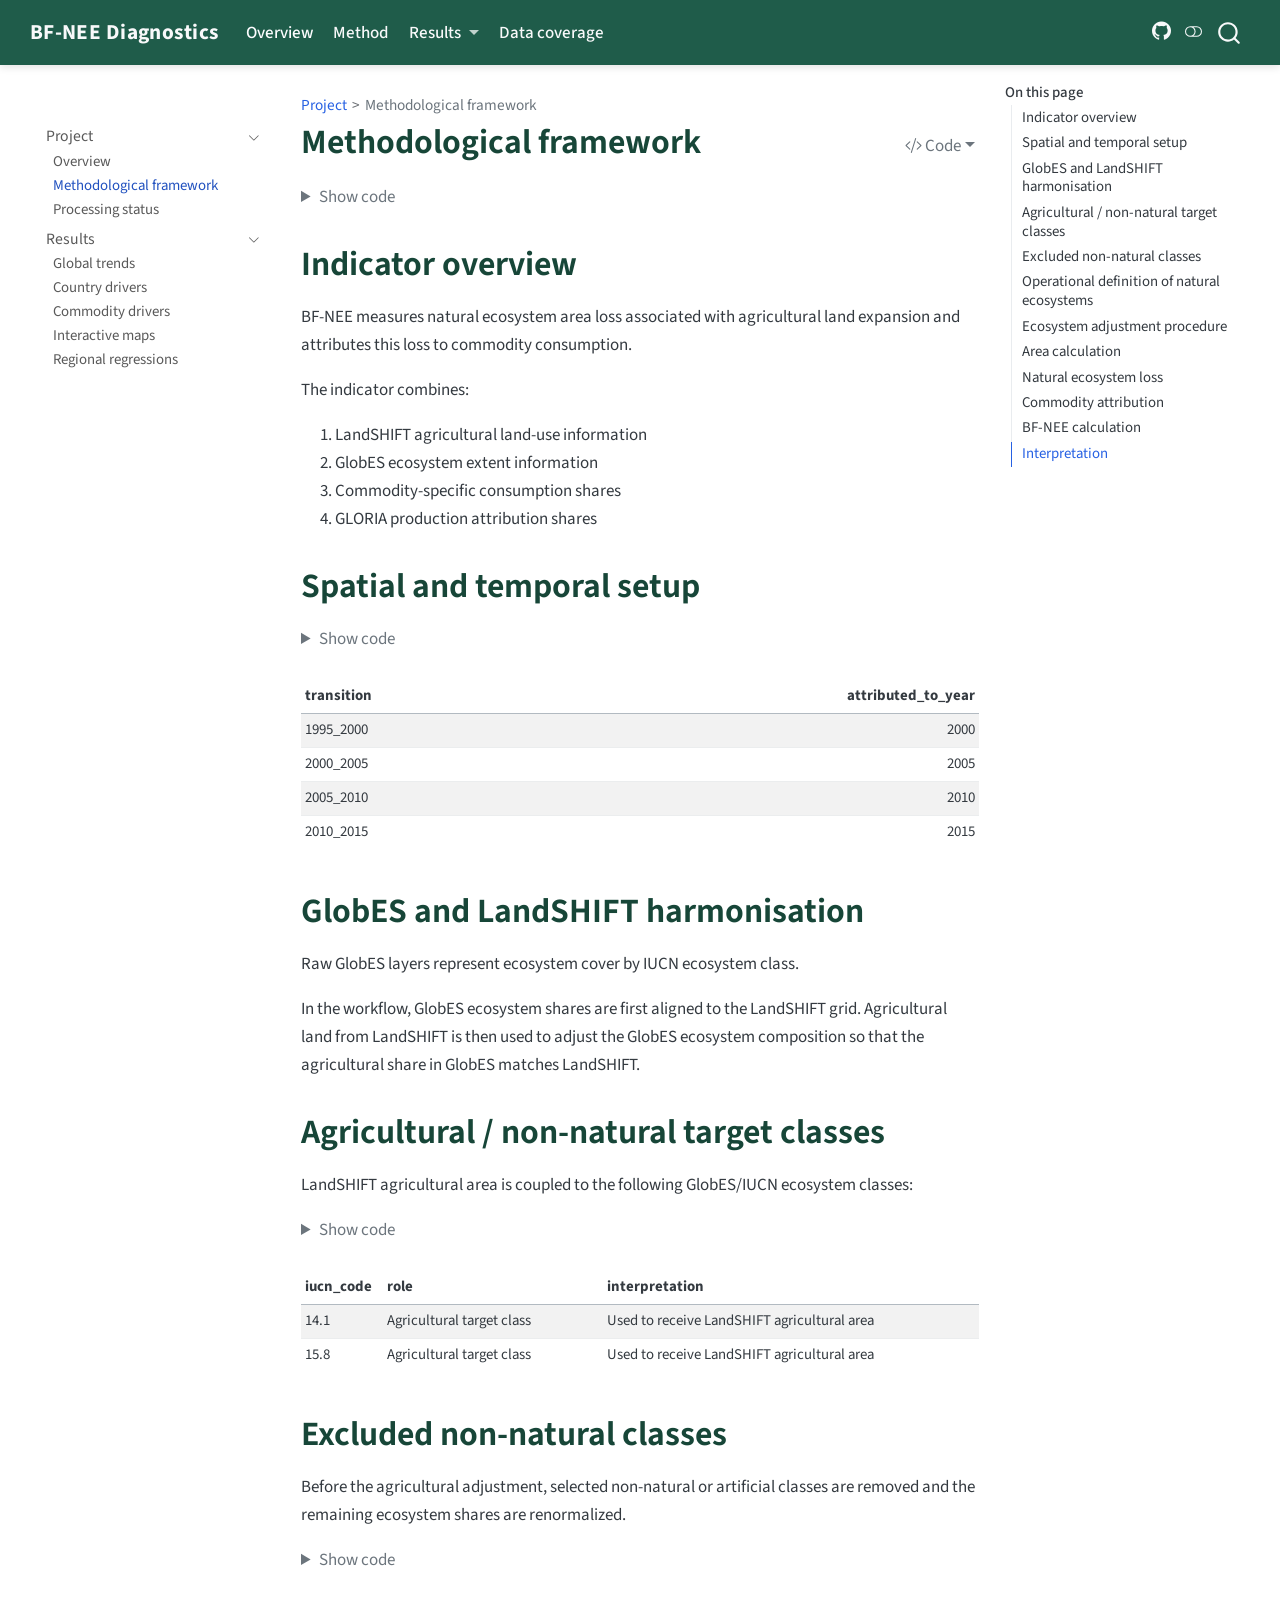
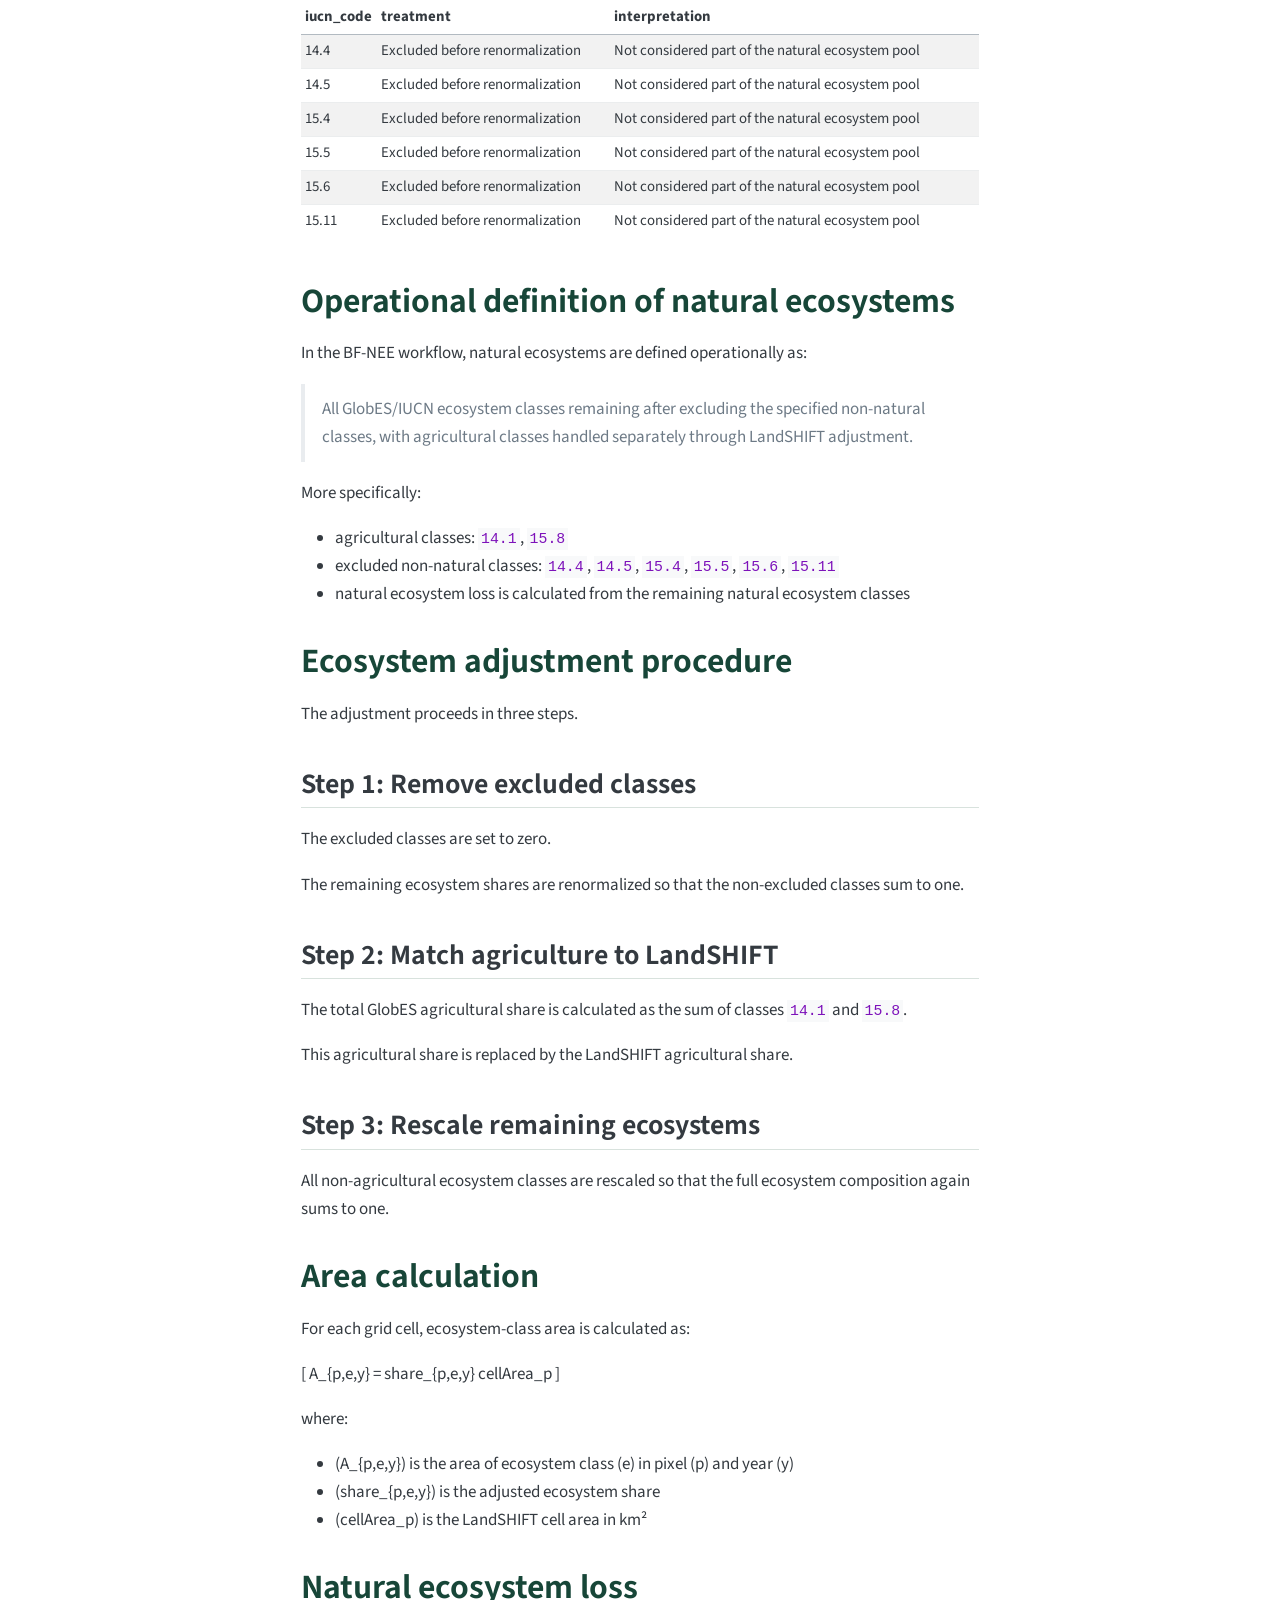
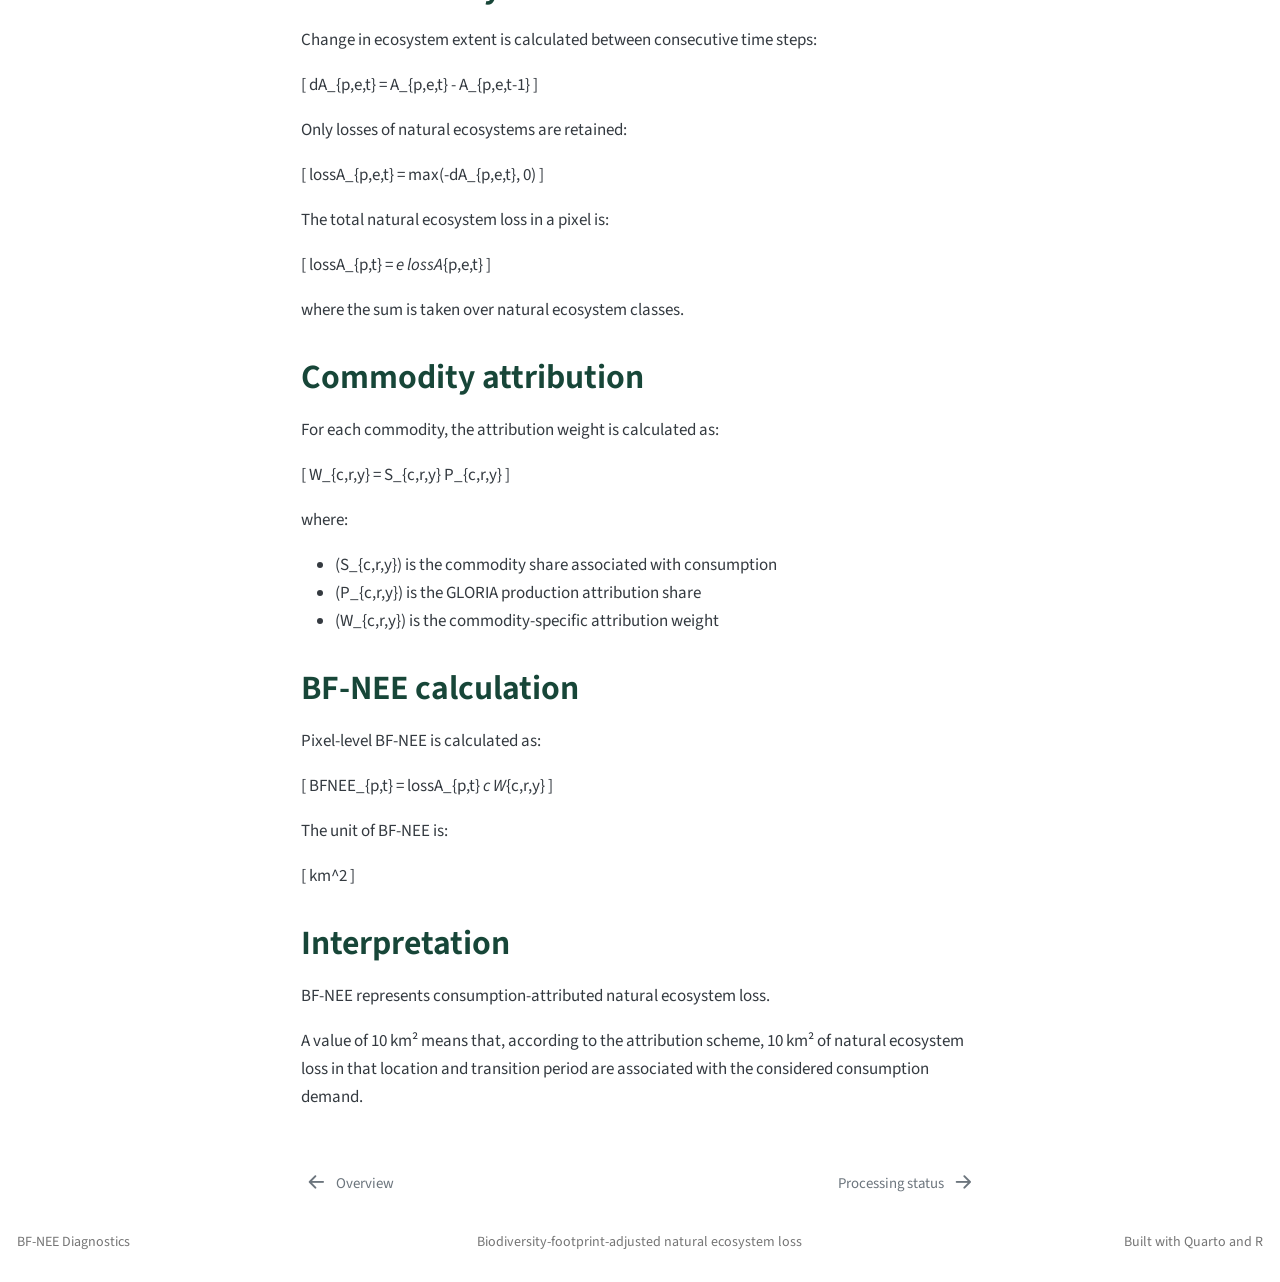
==== commit d19048e1: "chl and ndl added" ====
--- a/docs/00_methodological_framework.html
+++ b/docs/00_methodological_framework.html
@@ -58,21 +58,24 @@
 
 
 <script src="site_libs/quarto-nav/quarto-nav.js"></script>
-<script src="site_libs/quarto-nav/headroom.min.js"></script>
 <script src="site_libs/clipboard/clipboard.min.js"></script>
 <script src="site_libs/quarto-search/autocomplete.umd.js"></script>
 <script src="site_libs/quarto-search/fuse.min.js"></script>
 <script src="site_libs/quarto-search/quarto-search.js"></script>
 <meta name="quarto:offset" content="./">
+<link href="./01_processing_status.html" rel="next">
+<link href="./index.html" rel="prev">
 <script src="site_libs/quarto-html/quarto.js"></script>
 <script src="site_libs/quarto-html/popper.min.js"></script>
 <script src="site_libs/quarto-html/tippy.umd.min.js"></script>
 <script src="site_libs/quarto-html/anchor.min.js"></script>
 <link href="site_libs/quarto-html/tippy.css" rel="stylesheet">
-<link href="site_libs/quarto-html/quarto-syntax-highlighting.css" rel="stylesheet" id="quarto-text-highlighting-styles">
+<link href="site_libs/quarto-html/quarto-syntax-highlighting.css" rel="stylesheet" class="quarto-color-scheme" id="quarto-text-highlighting-styles">
+<link href="site_libs/quarto-html/quarto-syntax-highlighting-dark.css" rel="prefetch" class="quarto-color-scheme quarto-color-alternate" id="quarto-text-highlighting-styles">
 <script src="site_libs/bootstrap/bootstrap.min.js"></script>
 <link href="site_libs/bootstrap/bootstrap-icons.css" rel="stylesheet">
-<link href="site_libs/bootstrap/bootstrap.min.css" rel="stylesheet" id="quarto-bootstrap" data-mode="light">
+<link href="site_libs/bootstrap/bootstrap.min.css" rel="stylesheet" class="quarto-color-scheme" id="quarto-bootstrap" data-mode="light">
+<link href="site_libs/bootstrap/bootstrap-dark.min.css" rel="prefetch" class="quarto-color-scheme quarto-color-alternate" id="quarto-bootstrap" data-mode="dark">
 <script id="quarto-search-options" type="application/json">{
   "location": "navbar",
   "copy-button": false,
@@ -100,11 +103,15 @@
     "search-label": "Search"
   }
 }</script>
-
-
+<style>html{ scroll-behavior: smooth; }</style>
+<link href="site_libs/pagedtable-1.1/css/pagedtable.css" rel="stylesheet">
+<script src="site_libs/pagedtable-1.1/js/pagedtable.js"></script>
+
+
+<link rel="stylesheet" href="styles.css">
 </head>
 
-<body class="nav-fixed">
+<body class="nav-sidebar floating nav-fixed">
 
 <div id="quarto-search-results"></div>
   <header id="quarto-header" class="headroom fixed-top">
@@ -122,47 +129,157 @@
           <div class="collapse navbar-collapse" id="navbarCollapse">
             <ul class="navbar-nav navbar-nav-scroll me-auto">
   <li class="nav-item">
-    <a class="nav-link" href="./index.html"> 
+    <a class="nav-link active" href="./index.html" aria-current="page"> 
 <span class="menu-text">Overview</span></a>
   </li>  
   <li class="nav-item">
-    <a class="nav-link active" href="./00_methodological_framework.html" aria-current="page"> 
+    <a class="nav-link" href="./00_methodological_framework.html"> 
 <span class="menu-text">Method</span></a>
   </li>  
+  <li class="nav-item dropdown ">
+    <a class="nav-link dropdown-toggle" href="#" id="nav-menu-results" role="link" data-bs-toggle="dropdown" aria-expanded="false">
+ <span class="menu-text">Results</span>
+    </a>
+    <ul class="dropdown-menu" aria-labelledby="nav-menu-results">    
+        <li>
+    <a class="dropdown-item" href="./02_global_trends.html">
+ <span class="dropdown-text">Global trends</span></a>
+  </li>  
+        <li>
+    <a class="dropdown-item" href="./03_country_drivers.html">
+ <span class="dropdown-text">Country drivers</span></a>
+  </li>  
+        <li>
+    <a class="dropdown-item" href="./04_commodity_drivers.html">
+ <span class="dropdown-text">Commodity drivers</span></a>
+  </li>  
+        <li>
+    <a class="dropdown-item" href="./05_maps.html">
+ <span class="dropdown-text">Interactive maps</span></a>
+  </li>  
+        <li>
+    <a class="dropdown-item" href="./06_regional_regressions.html">
+ <span class="dropdown-text">Regional regressions</span></a>
+  </li>  
+    </ul>
+  </li>
   <li class="nav-item">
     <a class="nav-link" href="./01_processing_status.html"> 
-<span class="menu-text">Processing status</span></a>
+<span class="menu-text">Data coverage</span></a>
   </li>  
-  <li class="nav-item">
-    <a class="nav-link" href="./02_global_trends.html"> 
-<span class="menu-text">Global trends</span></a>
-  </li>  
-  <li class="nav-item">
-    <a class="nav-link" href="./03_country_drivers.html"> 
-<span class="menu-text">Country drivers</span></a>
-  </li>  
-  <li class="nav-item">
-    <a class="nav-link" href="./04_commodity_drivers.html"> 
-<span class="menu-text">Commodity drivers</span></a>
-  </li>  
-  <li class="nav-item">
-    <a class="nav-link" href="./05_maps.html"> 
-<span class="menu-text">Maps</span></a>
-  </li>  
-  <li class="nav-item">
-    <a class="nav-link" href="./06_regional_regressions.html"> 
-<span class="menu-text">Regional regressions</span></a>
+</ul>
+            <ul class="navbar-nav navbar-nav-scroll ms-auto">
+  <li class="nav-item compact">
+    <a class="nav-link" href="https://github.com/sh33caqo/bf-nee-diagnostics"> <i class="bi bi-github" role="img" aria-label="GitHub repository">
+</i> 
+<span class="menu-text"></span></a>
   </li>  
 </ul>
           </div> <!-- /navcollapse -->
             <div class="quarto-navbar-tools">
+  <a href="" class="quarto-color-scheme-toggle quarto-navigation-tool  px-1" onclick="window.quartoToggleColorScheme(); return false;" title="Toggle dark mode"><i class="bi"></i></a>
 </div>
       </div> <!-- /container-fluid -->
     </nav>
+  <nav class="quarto-secondary-nav">
+    <div class="container-fluid d-flex">
+      <button type="button" class="quarto-btn-toggle btn" data-bs-toggle="collapse" role="button" data-bs-target=".quarto-sidebar-collapse-item" aria-controls="quarto-sidebar" aria-expanded="false" aria-label="Toggle sidebar navigation" onclick="if (window.quartoToggleHeadroom) { window.quartoToggleHeadroom(); }">
+        <i class="bi bi-layout-text-sidebar-reverse"></i>
+      </button>
+        <nav class="quarto-page-breadcrumbs" aria-label="breadcrumb"><ol class="breadcrumb"><li class="breadcrumb-item"><a href="./index.html">Project</a></li><li class="breadcrumb-item"><a href="./00_methodological_framework.html">Methodological framework</a></li></ol></nav>
+        <a class="flex-grow-1" role="navigation" data-bs-toggle="collapse" data-bs-target=".quarto-sidebar-collapse-item" aria-controls="quarto-sidebar" aria-expanded="false" aria-label="Toggle sidebar navigation" onclick="if (window.quartoToggleHeadroom) { window.quartoToggleHeadroom(); }">      
+        </a>
+      <button type="button" class="btn quarto-search-button" aria-label="Search" onclick="window.quartoOpenSearch();">
+        <i class="bi bi-search"></i>
+      </button>
+    </div>
+  </nav>
 </header>
 <!-- content -->
 <div id="quarto-content" class="quarto-container page-columns page-rows-contents page-layout-article page-navbar">
 <!-- sidebar -->
+  <nav id="quarto-sidebar" class="sidebar collapse collapse-horizontal quarto-sidebar-collapse-item sidebar-navigation floating overflow-auto">
+        <div class="mt-2 flex-shrink-0 align-items-center">
+        <div class="sidebar-search">
+        <div id="quarto-search" class="" title="Search"></div>
+        </div>
+        </div>
+    <div class="sidebar-menu-container"> 
+    <ul class="list-unstyled mt-1">
+        <li class="sidebar-item sidebar-item-section">
+      <div class="sidebar-item-container"> 
+            <a class="sidebar-item-text sidebar-link text-start" data-bs-toggle="collapse" data-bs-target="#quarto-sidebar-section-1" role="navigation" aria-expanded="true">
+ <span class="menu-text">Project</span></a>
+          <a class="sidebar-item-toggle text-start" data-bs-toggle="collapse" data-bs-target="#quarto-sidebar-section-1" role="navigation" aria-expanded="true" aria-label="Toggle section">
+            <i class="bi bi-chevron-right ms-2"></i>
+          </a> 
+      </div>
+      <ul id="quarto-sidebar-section-1" class="collapse list-unstyled sidebar-section depth1 show">  
+          <li class="sidebar-item">
+  <div class="sidebar-item-container"> 
+  <a href="./index.html" class="sidebar-item-text sidebar-link">
+ <span class="menu-text">Overview</span></a>
+  </div>
+</li>
+          <li class="sidebar-item">
+  <div class="sidebar-item-container"> 
+  <a href="./00_methodological_framework.html" class="sidebar-item-text sidebar-link active">
+ <span class="menu-text">Methodological framework</span></a>
+  </div>
+</li>
+          <li class="sidebar-item">
+  <div class="sidebar-item-container"> 
+  <a href="./01_processing_status.html" class="sidebar-item-text sidebar-link">
+ <span class="menu-text">Processing status</span></a>
+  </div>
+</li>
+      </ul>
+  </li>
+        <li class="sidebar-item sidebar-item-section">
+      <div class="sidebar-item-container"> 
+            <a class="sidebar-item-text sidebar-link text-start" data-bs-toggle="collapse" data-bs-target="#quarto-sidebar-section-2" role="navigation" aria-expanded="true">
+ <span class="menu-text">Results</span></a>
+          <a class="sidebar-item-toggle text-start" data-bs-toggle="collapse" data-bs-target="#quarto-sidebar-section-2" role="navigation" aria-expanded="true" aria-label="Toggle section">
+            <i class="bi bi-chevron-right ms-2"></i>
+          </a> 
+      </div>
+      <ul id="quarto-sidebar-section-2" class="collapse list-unstyled sidebar-section depth1 show">  
+          <li class="sidebar-item">
+  <div class="sidebar-item-container"> 
+  <a href="./02_global_trends.html" class="sidebar-item-text sidebar-link">
+ <span class="menu-text">Global trends</span></a>
+  </div>
+</li>
+          <li class="sidebar-item">
+  <div class="sidebar-item-container"> 
+  <a href="./03_country_drivers.html" class="sidebar-item-text sidebar-link">
+ <span class="menu-text">Country drivers</span></a>
+  </div>
+</li>
+          <li class="sidebar-item">
+  <div class="sidebar-item-container"> 
+  <a href="./04_commodity_drivers.html" class="sidebar-item-text sidebar-link">
+ <span class="menu-text">Commodity drivers</span></a>
+  </div>
+</li>
+          <li class="sidebar-item">
+  <div class="sidebar-item-container"> 
+  <a href="./05_maps.html" class="sidebar-item-text sidebar-link">
+ <span class="menu-text">Interactive maps</span></a>
+  </div>
+</li>
+          <li class="sidebar-item">
+  <div class="sidebar-item-container"> 
+  <a href="./06_regional_regressions.html" class="sidebar-item-text sidebar-link">
+ <span class="menu-text">Regional regressions</span></a>
+  </div>
+</li>
+      </ul>
+  </li>
+    </ul>
+    </div>
+</nav>
+<div id="quarto-sidebar-glass" class="quarto-sidebar-collapse-item" data-bs-toggle="collapse" data-bs-target=".quarto-sidebar-collapse-item"></div>
 <!-- margin-sidebar -->
     <div id="quarto-margin-sidebar" class="sidebar margin-sidebar">
         <nav id="TOC" role="doc-toc" class="toc-active">
@@ -192,7 +309,7 @@
 <!-- main -->
 <main class="content" id="quarto-document-content">
 
-<header id="title-block-header" class="quarto-title-block default">
+<header id="title-block-header" class="quarto-title-block default"><nav class="quarto-page-breadcrumbs quarto-title-breadcrumbs d-none d-lg-block" aria-label="breadcrumb"><ol class="breadcrumb"><li class="breadcrumb-item"><a href="./index.html">Project</a></li><li class="breadcrumb-item"><a href="./00_methodological_framework.html">Methodological framework</a></li></ol></nav>
 <div class="quarto-title">
 <div class="quarto-title-block"><div><h1 class="title">Methodological framework</h1><button type="button" class="btn code-tools-button dropdown-toggle" id="quarto-code-tools-menu" data-bs-toggle="dropdown" aria-expanded="false"><i class="bi"></i> Code</button><ul class="dropdown-menu dropdown-menu-end" aria-labelelledby="quarto-code-tools-menu"><li><a id="quarto-show-all-code" class="dropdown-item" href="javascript:void(0)" role="button">Show All Code</a></li><li><a id="quarto-hide-all-code" class="dropdown-item" href="javascript:void(0)" role="button">Hide All Code</a></li><li><hr class="dropdown-divider"></li><li><a id="quarto-view-source" class="dropdown-item" href="javascript:void(0)" role="button">View Source</a></li></ul></div></div>
 </div>
@@ -213,27 +330,10 @@
 
 <div class="cell">
 <details class="code-fold">
-<summary>Code</summary>
-<div class="sourceCode cell-code" id="cb1"><pre class="sourceCode r code-with-copy"><code class="sourceCode r"><span id="cb1-1"><a href="#cb1-1" aria-hidden="true" tabindex="-1"></a><span class="fu">library</span>(dplyr)</span></code><button title="Copy to Clipboard" class="code-copy-button"><i class="bi"></i></button></pre></div>
-</details>
-<div class="cell-output cell-output-stderr">
-<pre><code>
-Attaching package: 'dplyr'</code></pre>
-</div>
-<div class="cell-output cell-output-stderr">
-<pre><code>The following objects are masked from 'package:stats':
-
-    filter, lag</code></pre>
-</div>
-<div class="cell-output cell-output-stderr">
-<pre><code>The following objects are masked from 'package:base':
-
-    intersect, setdiff, setequal, union</code></pre>
-</div>
-<details class="code-fold">
-<summary>Code</summary>
-<div class="sourceCode cell-code" id="cb5"><pre class="sourceCode r code-with-copy"><code class="sourceCode r"><span id="cb5-1"><a href="#cb5-1" aria-hidden="true" tabindex="-1"></a><span class="fu">library</span>(tibble)</span>
-<span id="cb5-2"><a href="#cb5-2" aria-hidden="true" tabindex="-1"></a><span class="fu">library</span>(knitr)</span></code><button title="Copy to Clipboard" class="code-copy-button"><i class="bi"></i></button></pre></div>
+<summary>Show code</summary>
+<div class="sourceCode cell-code" id="cb1"><pre class="sourceCode r code-with-copy"><code class="sourceCode r"><span id="cb1-1"><a href="#cb1-1" aria-hidden="true" tabindex="-1"></a><span class="fu">library</span>(dplyr)</span>
+<span id="cb1-2"><a href="#cb1-2" aria-hidden="true" tabindex="-1"></a><span class="fu">library</span>(tibble)</span>
+<span id="cb1-3"><a href="#cb1-3" aria-hidden="true" tabindex="-1"></a><span class="fu">library</span>(knitr)</span></code><button title="Copy to Clipboard" class="code-copy-button"><i class="bi"></i></button></pre></div>
 </details>
 </div>
 <section id="indicator-overview" class="level1">
@@ -251,25 +351,25 @@
 <h1>Spatial and temporal setup</h1>
 <div class="cell">
 <details class="code-fold">
-<summary>Code</summary>
-<div class="sourceCode cell-code" id="cb6"><pre class="sourceCode r code-with-copy"><code class="sourceCode r"><span id="cb6-1"><a href="#cb6-1" aria-hidden="true" tabindex="-1"></a>years <span class="ot">&lt;-</span> <span class="fu">c</span>(<span class="dv">1995</span>, <span class="dv">2000</span>, <span class="dv">2005</span>, <span class="dv">2010</span>, <span class="dv">2015</span>)</span>
-<span id="cb6-2"><a href="#cb6-2" aria-hidden="true" tabindex="-1"></a></span>
-<span id="cb6-3"><a href="#cb6-3" aria-hidden="true" tabindex="-1"></a>transitions <span class="ot">&lt;-</span> <span class="fu">tibble</span>(</span>
-<span id="cb6-4"><a href="#cb6-4" aria-hidden="true" tabindex="-1"></a>  <span class="at">transition =</span> <span class="fu">c</span>(</span>
-<span id="cb6-5"><a href="#cb6-5" aria-hidden="true" tabindex="-1"></a>    <span class="st">"1995_2000"</span>,</span>
-<span id="cb6-6"><a href="#cb6-6" aria-hidden="true" tabindex="-1"></a>    <span class="st">"2000_2005"</span>,</span>
-<span id="cb6-7"><a href="#cb6-7" aria-hidden="true" tabindex="-1"></a>    <span class="st">"2005_2010"</span>,</span>
-<span id="cb6-8"><a href="#cb6-8" aria-hidden="true" tabindex="-1"></a>    <span class="st">"2010_2015"</span></span>
-<span id="cb6-9"><a href="#cb6-9" aria-hidden="true" tabindex="-1"></a>  ),</span>
-<span id="cb6-10"><a href="#cb6-10" aria-hidden="true" tabindex="-1"></a>  <span class="at">attributed_to_year =</span> <span class="fu">c</span>(</span>
-<span id="cb6-11"><a href="#cb6-11" aria-hidden="true" tabindex="-1"></a>    <span class="dv">2000</span>,</span>
-<span id="cb6-12"><a href="#cb6-12" aria-hidden="true" tabindex="-1"></a>    <span class="dv">2005</span>,</span>
-<span id="cb6-13"><a href="#cb6-13" aria-hidden="true" tabindex="-1"></a>    <span class="dv">2010</span>,</span>
-<span id="cb6-14"><a href="#cb6-14" aria-hidden="true" tabindex="-1"></a>    <span class="dv">2015</span></span>
-<span id="cb6-15"><a href="#cb6-15" aria-hidden="true" tabindex="-1"></a>  )</span>
-<span id="cb6-16"><a href="#cb6-16" aria-hidden="true" tabindex="-1"></a>)</span>
-<span id="cb6-17"><a href="#cb6-17" aria-hidden="true" tabindex="-1"></a></span>
-<span id="cb6-18"><a href="#cb6-18" aria-hidden="true" tabindex="-1"></a><span class="fu">kable</span>(transitions)</span></code><button title="Copy to Clipboard" class="code-copy-button"><i class="bi"></i></button></pre></div>
+<summary>Show code</summary>
+<div class="sourceCode cell-code" id="cb2"><pre class="sourceCode r code-with-copy"><code class="sourceCode r"><span id="cb2-1"><a href="#cb2-1" aria-hidden="true" tabindex="-1"></a>years <span class="ot">&lt;-</span> <span class="fu">c</span>(<span class="dv">1995</span>, <span class="dv">2000</span>, <span class="dv">2005</span>, <span class="dv">2010</span>, <span class="dv">2015</span>)</span>
+<span id="cb2-2"><a href="#cb2-2" aria-hidden="true" tabindex="-1"></a></span>
+<span id="cb2-3"><a href="#cb2-3" aria-hidden="true" tabindex="-1"></a>transitions <span class="ot">&lt;-</span> <span class="fu">tibble</span>(</span>
+<span id="cb2-4"><a href="#cb2-4" aria-hidden="true" tabindex="-1"></a>  <span class="at">transition =</span> <span class="fu">c</span>(</span>
+<span id="cb2-5"><a href="#cb2-5" aria-hidden="true" tabindex="-1"></a>    <span class="st">"1995_2000"</span>,</span>
+<span id="cb2-6"><a href="#cb2-6" aria-hidden="true" tabindex="-1"></a>    <span class="st">"2000_2005"</span>,</span>
+<span id="cb2-7"><a href="#cb2-7" aria-hidden="true" tabindex="-1"></a>    <span class="st">"2005_2010"</span>,</span>
+<span id="cb2-8"><a href="#cb2-8" aria-hidden="true" tabindex="-1"></a>    <span class="st">"2010_2015"</span></span>
+<span id="cb2-9"><a href="#cb2-9" aria-hidden="true" tabindex="-1"></a>  ),</span>
+<span id="cb2-10"><a href="#cb2-10" aria-hidden="true" tabindex="-1"></a>  <span class="at">attributed_to_year =</span> <span class="fu">c</span>(</span>
+<span id="cb2-11"><a href="#cb2-11" aria-hidden="true" tabindex="-1"></a>    <span class="dv">2000</span>,</span>
+<span id="cb2-12"><a href="#cb2-12" aria-hidden="true" tabindex="-1"></a>    <span class="dv">2005</span>,</span>
+<span id="cb2-13"><a href="#cb2-13" aria-hidden="true" tabindex="-1"></a>    <span class="dv">2010</span>,</span>
+<span id="cb2-14"><a href="#cb2-14" aria-hidden="true" tabindex="-1"></a>    <span class="dv">2015</span></span>
+<span id="cb2-15"><a href="#cb2-15" aria-hidden="true" tabindex="-1"></a>  )</span>
+<span id="cb2-16"><a href="#cb2-16" aria-hidden="true" tabindex="-1"></a>)</span>
+<span id="cb2-17"><a href="#cb2-17" aria-hidden="true" tabindex="-1"></a></span>
+<span id="cb2-18"><a href="#cb2-18" aria-hidden="true" tabindex="-1"></a><span class="fu">kable</span>(transitions)</span></code><button title="Copy to Clipboard" class="code-copy-button"><i class="bi"></i></button></pre></div>
 </details>
 <div class="cell-output-display">
 <table class="caption-top table table-sm table-striped small">
@@ -311,20 +411,20 @@
 <p>LandSHIFT agricultural area is coupled to the following GlobES/IUCN ecosystem classes:</p>
 <div class="cell">
 <details class="code-fold">
-<summary>Code</summary>
-<div class="sourceCode cell-code" id="cb7"><pre class="sourceCode r code-with-copy"><code class="sourceCode r"><span id="cb7-1"><a href="#cb7-1" aria-hidden="true" tabindex="-1"></a>ag_classes <span class="ot">&lt;-</span> <span class="fu">tibble</span>(</span>
-<span id="cb7-2"><a href="#cb7-2" aria-hidden="true" tabindex="-1"></a>  <span class="at">iucn_code =</span> <span class="fu">c</span>(<span class="st">"14.1"</span>, <span class="st">"15.8"</span>),</span>
-<span id="cb7-3"><a href="#cb7-3" aria-hidden="true" tabindex="-1"></a>  <span class="at">role =</span> <span class="fu">c</span>(</span>
-<span id="cb7-4"><a href="#cb7-4" aria-hidden="true" tabindex="-1"></a>    <span class="st">"Agricultural target class"</span>,</span>
-<span id="cb7-5"><a href="#cb7-5" aria-hidden="true" tabindex="-1"></a>    <span class="st">"Agricultural target class"</span></span>
-<span id="cb7-6"><a href="#cb7-6" aria-hidden="true" tabindex="-1"></a>  ),</span>
-<span id="cb7-7"><a href="#cb7-7" aria-hidden="true" tabindex="-1"></a>  <span class="at">interpretation =</span> <span class="fu">c</span>(</span>
-<span id="cb7-8"><a href="#cb7-8" aria-hidden="true" tabindex="-1"></a>    <span class="st">"Used to receive LandSHIFT agricultural area"</span>,</span>
-<span id="cb7-9"><a href="#cb7-9" aria-hidden="true" tabindex="-1"></a>    <span class="st">"Used to receive LandSHIFT agricultural area"</span></span>
-<span id="cb7-10"><a href="#cb7-10" aria-hidden="true" tabindex="-1"></a>  )</span>
-<span id="cb7-11"><a href="#cb7-11" aria-hidden="true" tabindex="-1"></a>)</span>
-<span id="cb7-12"><a href="#cb7-12" aria-hidden="true" tabindex="-1"></a></span>
-<span id="cb7-13"><a href="#cb7-13" aria-hidden="true" tabindex="-1"></a><span class="fu">kable</span>(ag_classes)</span></code><button title="Copy to Clipboard" class="code-copy-button"><i class="bi"></i></button></pre></div>
+<summary>Show code</summary>
+<div class="sourceCode cell-code" id="cb3"><pre class="sourceCode r code-with-copy"><code class="sourceCode r"><span id="cb3-1"><a href="#cb3-1" aria-hidden="true" tabindex="-1"></a>ag_classes <span class="ot">&lt;-</span> <span class="fu">tibble</span>(</span>
+<span id="cb3-2"><a href="#cb3-2" aria-hidden="true" tabindex="-1"></a>  <span class="at">iucn_code =</span> <span class="fu">c</span>(<span class="st">"14.1"</span>, <span class="st">"15.8"</span>),</span>
+<span id="cb3-3"><a href="#cb3-3" aria-hidden="true" tabindex="-1"></a>  <span class="at">role =</span> <span class="fu">c</span>(</span>
+<span id="cb3-4"><a href="#cb3-4" aria-hidden="true" tabindex="-1"></a>    <span class="st">"Agricultural target class"</span>,</span>
+<span id="cb3-5"><a href="#cb3-5" aria-hidden="true" tabindex="-1"></a>    <span class="st">"Agricultural target class"</span></span>
+<span id="cb3-6"><a href="#cb3-6" aria-hidden="true" tabindex="-1"></a>  ),</span>
+<span id="cb3-7"><a href="#cb3-7" aria-hidden="true" tabindex="-1"></a>  <span class="at">interpretation =</span> <span class="fu">c</span>(</span>
+<span id="cb3-8"><a href="#cb3-8" aria-hidden="true" tabindex="-1"></a>    <span class="st">"Used to receive LandSHIFT agricultural area"</span>,</span>
+<span id="cb3-9"><a href="#cb3-9" aria-hidden="true" tabindex="-1"></a>    <span class="st">"Used to receive LandSHIFT agricultural area"</span></span>
+<span id="cb3-10"><a href="#cb3-10" aria-hidden="true" tabindex="-1"></a>  )</span>
+<span id="cb3-11"><a href="#cb3-11" aria-hidden="true" tabindex="-1"></a>)</span>
+<span id="cb3-12"><a href="#cb3-12" aria-hidden="true" tabindex="-1"></a></span>
+<span id="cb3-13"><a href="#cb3-13" aria-hidden="true" tabindex="-1"></a><span class="fu">kable</span>(ag_classes)</span></code><button title="Copy to Clipboard" class="code-copy-button"><i class="bi"></i></button></pre></div>
 </details>
 <div class="cell-output-display">
 <table class="caption-top table table-sm table-striped small">
@@ -361,21 +461,21 @@
 <p>Before the agricultural adjustment, selected non-natural or artificial classes are removed and the remaining ecosystem shares are renormalized.</p>
 <div class="cell">
 <details class="code-fold">
-<summary>Code</summary>
-<div class="sourceCode cell-code" id="cb8"><pre class="sourceCode r code-with-copy"><code class="sourceCode r"><span id="cb8-1"><a href="#cb8-1" aria-hidden="true" tabindex="-1"></a>excluded_classes <span class="ot">&lt;-</span> <span class="fu">tibble</span>(</span>
-<span id="cb8-2"><a href="#cb8-2" aria-hidden="true" tabindex="-1"></a>  <span class="at">iucn_code =</span> <span class="fu">c</span>(</span>
-<span id="cb8-3"><a href="#cb8-3" aria-hidden="true" tabindex="-1"></a>    <span class="st">"14.4"</span>,</span>
-<span id="cb8-4"><a href="#cb8-4" aria-hidden="true" tabindex="-1"></a>    <span class="st">"14.5"</span>,</span>
-<span id="cb8-5"><a href="#cb8-5" aria-hidden="true" tabindex="-1"></a>    <span class="st">"15.4"</span>,</span>
-<span id="cb8-6"><a href="#cb8-6" aria-hidden="true" tabindex="-1"></a>    <span class="st">"15.5"</span>,</span>
-<span id="cb8-7"><a href="#cb8-7" aria-hidden="true" tabindex="-1"></a>    <span class="st">"15.6"</span>,</span>
-<span id="cb8-8"><a href="#cb8-8" aria-hidden="true" tabindex="-1"></a>    <span class="st">"15.11"</span></span>
-<span id="cb8-9"><a href="#cb8-9" aria-hidden="true" tabindex="-1"></a>  ),</span>
-<span id="cb8-10"><a href="#cb8-10" aria-hidden="true" tabindex="-1"></a>  <span class="at">treatment =</span> <span class="st">"Excluded before renormalization"</span>,</span>
-<span id="cb8-11"><a href="#cb8-11" aria-hidden="true" tabindex="-1"></a>  <span class="at">interpretation =</span> <span class="st">"Not considered part of the natural ecosystem pool"</span></span>
-<span id="cb8-12"><a href="#cb8-12" aria-hidden="true" tabindex="-1"></a>)</span>
-<span id="cb8-13"><a href="#cb8-13" aria-hidden="true" tabindex="-1"></a></span>
-<span id="cb8-14"><a href="#cb8-14" aria-hidden="true" tabindex="-1"></a><span class="fu">kable</span>(excluded_classes)</span></code><button title="Copy to Clipboard" class="code-copy-button"><i class="bi"></i></button></pre></div>
+<summary>Show code</summary>
+<div class="sourceCode cell-code" id="cb4"><pre class="sourceCode r code-with-copy"><code class="sourceCode r"><span id="cb4-1"><a href="#cb4-1" aria-hidden="true" tabindex="-1"></a>excluded_classes <span class="ot">&lt;-</span> <span class="fu">tibble</span>(</span>
+<span id="cb4-2"><a href="#cb4-2" aria-hidden="true" tabindex="-1"></a>  <span class="at">iucn_code =</span> <span class="fu">c</span>(</span>
+<span id="cb4-3"><a href="#cb4-3" aria-hidden="true" tabindex="-1"></a>    <span class="st">"14.4"</span>,</span>
+<span id="cb4-4"><a href="#cb4-4" aria-hidden="true" tabindex="-1"></a>    <span class="st">"14.5"</span>,</span>
+<span id="cb4-5"><a href="#cb4-5" aria-hidden="true" tabindex="-1"></a>    <span class="st">"15.4"</span>,</span>
+<span id="cb4-6"><a href="#cb4-6" aria-hidden="true" tabindex="-1"></a>    <span class="st">"15.5"</span>,</span>
+<span id="cb4-7"><a href="#cb4-7" aria-hidden="true" tabindex="-1"></a>    <span class="st">"15.6"</span>,</span>
+<span id="cb4-8"><a href="#cb4-8" aria-hidden="true" tabindex="-1"></a>    <span class="st">"15.11"</span></span>
+<span id="cb4-9"><a href="#cb4-9" aria-hidden="true" tabindex="-1"></a>  ),</span>
+<span id="cb4-10"><a href="#cb4-10" aria-hidden="true" tabindex="-1"></a>  <span class="at">treatment =</span> <span class="st">"Excluded before renormalization"</span>,</span>
+<span id="cb4-11"><a href="#cb4-11" aria-hidden="true" tabindex="-1"></a>  <span class="at">interpretation =</span> <span class="st">"Not considered part of the natural ecosystem pool"</span></span>
+<span id="cb4-12"><a href="#cb4-12" aria-hidden="true" tabindex="-1"></a>)</span>
+<span id="cb4-13"><a href="#cb4-13" aria-hidden="true" tabindex="-1"></a></span>
+<span id="cb4-14"><a href="#cb4-14" aria-hidden="true" tabindex="-1"></a><span class="fu">kable</span>(excluded_classes)</span></code><button title="Copy to Clipboard" class="code-copy-button"><i class="bi"></i></button></pre></div>
 </details>
 <div class="cell-output-display">
 <table class="caption-top table table-sm table-striped small">
@@ -528,6 +628,150 @@
     }
   }
   toggleBodyColorPrimary();  
+  const disableStylesheet = (stylesheets) => {
+    for (let i=0; i < stylesheets.length; i++) {
+      const stylesheet = stylesheets[i];
+      stylesheet.rel = 'prefetch';
+    }
+  }
+  const enableStylesheet = (stylesheets) => {
+    for (let i=0; i < stylesheets.length; i++) {
+      const stylesheet = stylesheets[i];
+      stylesheet.rel = 'stylesheet';
+    }
+  }
+  const manageTransitions = (selector, allowTransitions) => {
+    const els = window.document.querySelectorAll(selector);
+    for (let i=0; i < els.length; i++) {
+      const el = els[i];
+      if (allowTransitions) {
+        el.classList.remove('notransition');
+      } else {
+        el.classList.add('notransition');
+      }
+    }
+  }
+  const toggleGiscusIfUsed = (isAlternate, darkModeDefault) => {
+    const baseTheme = document.querySelector('#giscus-base-theme')?.value ?? 'light';
+    const alternateTheme = document.querySelector('#giscus-alt-theme')?.value ?? 'dark';
+    let newTheme = '';
+    if(darkModeDefault) {
+      newTheme = isAlternate ? baseTheme : alternateTheme;
+    } else {
+      newTheme = isAlternate ? alternateTheme : baseTheme;
+    }
+    const changeGiscusTheme = () => {
+      // From: https://github.com/giscus/giscus/issues/336
+      const sendMessage = (message) => {
+        const iframe = document.querySelector('iframe.giscus-frame');
+        if (!iframe) return;
+        iframe.contentWindow.postMessage({ giscus: message }, 'https://giscus.app');
+      }
+      sendMessage({
+        setConfig: {
+          theme: newTheme
+        }
+      });
+    }
+    const isGiscussLoaded = window.document.querySelector('iframe.giscus-frame') !== null;
+    if (isGiscussLoaded) {
+      changeGiscusTheme();
+    }
+  }
+  const toggleColorMode = (alternate) => {
+    // Switch the stylesheets
+    const alternateStylesheets = window.document.querySelectorAll('link.quarto-color-scheme.quarto-color-alternate');
+    manageTransitions('#quarto-margin-sidebar .nav-link', false);
+    if (alternate) {
+      enableStylesheet(alternateStylesheets);
+      for (const sheetNode of alternateStylesheets) {
+        if (sheetNode.id === "quarto-bootstrap") {
+          toggleBodyColorMode(sheetNode);
+        }
+      }
+    } else {
+      disableStylesheet(alternateStylesheets);
+      toggleBodyColorPrimary();
+    }
+    manageTransitions('#quarto-margin-sidebar .nav-link', true);
+    // Switch the toggles
+    const toggles = window.document.querySelectorAll('.quarto-color-scheme-toggle');
+    for (let i=0; i < toggles.length; i++) {
+      const toggle = toggles[i];
+      if (toggle) {
+        if (alternate) {
+          toggle.classList.add("alternate");     
+        } else {
+          toggle.classList.remove("alternate");
+        }
+      }
+    }
+    // Hack to workaround the fact that safari doesn't
+    // properly recolor the scrollbar when toggling (#1455)
+    if (navigator.userAgent.indexOf('Safari') > 0 && navigator.userAgent.indexOf('Chrome') == -1) {
+      manageTransitions("body", false);
+      window.scrollTo(0, 1);
+      setTimeout(() => {
+        window.scrollTo(0, 0);
+        manageTransitions("body", true);
+      }, 40);  
+    }
+  }
+  const isFileUrl = () => { 
+    return window.location.protocol === 'file:';
+  }
+  const hasAlternateSentinel = () => {  
+    let styleSentinel = getColorSchemeSentinel();
+    if (styleSentinel !== null) {
+      return styleSentinel === "alternate";
+    } else {
+      return false;
+    }
+  }
+  const setStyleSentinel = (alternate) => {
+    const value = alternate ? "alternate" : "default";
+    if (!isFileUrl()) {
+      window.localStorage.setItem("quarto-color-scheme", value);
+    } else {
+      localAlternateSentinel = value;
+    }
+  }
+  const getColorSchemeSentinel = () => {
+    if (!isFileUrl()) {
+      const storageValue = window.localStorage.getItem("quarto-color-scheme");
+      return storageValue != null ? storageValue : localAlternateSentinel;
+    } else {
+      return localAlternateSentinel;
+    }
+  }
+  const darkModeDefault = false;
+  let localAlternateSentinel = darkModeDefault ? 'alternate' : 'default';
+  // Dark / light mode switch
+  window.quartoToggleColorScheme = () => {
+    // Read the current dark / light value 
+    let toAlternate = !hasAlternateSentinel();
+    toggleColorMode(toAlternate);
+    setStyleSentinel(toAlternate);
+    toggleGiscusIfUsed(toAlternate, darkModeDefault);
+  };
+  // Ensure there is a toggle, if there isn't float one in the top right
+  if (window.document.querySelector('.quarto-color-scheme-toggle') === null) {
+    const a = window.document.createElement('a');
+    a.classList.add('top-right');
+    a.classList.add('quarto-color-scheme-toggle');
+    a.href = "";
+    a.onclick = function() { try { window.quartoToggleColorScheme(); } catch {} return false; };
+    const i = window.document.createElement("i");
+    i.classList.add('bi');
+    a.appendChild(i);
+    window.document.body.appendChild(a);
+  }
+  // Switch to dark mode if need be
+  if (hasAlternateSentinel()) {
+    toggleColorMode(true);
+  } else {
+    toggleColorMode(false);
+  }
   const icon = "";
   const anchorJS = new window.AnchorJS();
   anchorJS.options = {
@@ -665,6 +909,11 @@
         if (link.dataset.originalHref !== undefined) {
           link.href = link.dataset.originalHref;
         }
+          // target, if specified
+          link.setAttribute("target", "_blank");
+          if (link.getAttribute("rel") === null) {
+            link.setAttribute("rel", "noopener");
+          }
       }
     }
   function tippyHover(el, contentFn, onTriggerFn, onUntriggerFn) {
@@ -978,224 +1227,250 @@
     }
   }
 });
-</script><div class="modal fade" id="quarto-embedded-source-code-modal" tabindex="-1" aria-labelledby="quarto-embedded-source-code-modal-label" aria-hidden="true"><div class="modal-dialog modal-dialog-scrollable"><div class="modal-content"><div class="modal-header"><h5 class="modal-title" id="quarto-embedded-source-code-modal-label">Source Code</h5><button class="btn-close" data-bs-dismiss="modal"></button></div><div class="modal-body"><div class="">
-<div class="sourceCode" id="cb9" data-shortcodes="false"><pre class="sourceCode markdown code-with-copy"><code class="sourceCode markdown"><span id="cb9-1"><a href="#cb9-1" aria-hidden="true" tabindex="-1"></a><span class="co">---</span></span>
-<span id="cb9-2"><a href="#cb9-2" aria-hidden="true" tabindex="-1"></a><span class="an">title:</span><span class="co"> "Methodological framework"</span></span>
-<span id="cb9-3"><a href="#cb9-3" aria-hidden="true" tabindex="-1"></a><span class="co">---</span></span>
-<span id="cb9-4"><a href="#cb9-4" aria-hidden="true" tabindex="-1"></a></span>
-<span id="cb9-7"><a href="#cb9-7" aria-hidden="true" tabindex="-1"></a><span class="in">```{r}</span></span>
-<span id="cb9-8"><a href="#cb9-8" aria-hidden="true" tabindex="-1"></a><span class="fu">library</span>(dplyr)</span>
-<span id="cb9-9"><a href="#cb9-9" aria-hidden="true" tabindex="-1"></a><span class="fu">library</span>(tibble)</span>
-<span id="cb9-10"><a href="#cb9-10" aria-hidden="true" tabindex="-1"></a><span class="fu">library</span>(knitr)</span>
-<span id="cb9-11"><a href="#cb9-11" aria-hidden="true" tabindex="-1"></a><span class="in">```</span></span>
-<span id="cb9-12"><a href="#cb9-12" aria-hidden="true" tabindex="-1"></a></span>
-<span id="cb9-13"><a href="#cb9-13" aria-hidden="true" tabindex="-1"></a><span class="fu"># Indicator overview</span></span>
-<span id="cb9-14"><a href="#cb9-14" aria-hidden="true" tabindex="-1"></a></span>
-<span id="cb9-15"><a href="#cb9-15" aria-hidden="true" tabindex="-1"></a>BF-NEE measures natural ecosystem area loss associated with agricultural land expansion and attributes this loss to commodity consumption.</span>
-<span id="cb9-16"><a href="#cb9-16" aria-hidden="true" tabindex="-1"></a></span>
-<span id="cb9-17"><a href="#cb9-17" aria-hidden="true" tabindex="-1"></a>The indicator combines:</span>
-<span id="cb9-18"><a href="#cb9-18" aria-hidden="true" tabindex="-1"></a></span>
-<span id="cb9-19"><a href="#cb9-19" aria-hidden="true" tabindex="-1"></a><span class="ss">1. </span>LandSHIFT agricultural land-use information</span>
-<span id="cb9-20"><a href="#cb9-20" aria-hidden="true" tabindex="-1"></a><span class="ss">2. </span>GlobES ecosystem extent information</span>
-<span id="cb9-21"><a href="#cb9-21" aria-hidden="true" tabindex="-1"></a><span class="ss">3. </span>Commodity-specific consumption shares</span>
-<span id="cb9-22"><a href="#cb9-22" aria-hidden="true" tabindex="-1"></a><span class="ss">4. </span>GLORIA production attribution shares</span>
-<span id="cb9-23"><a href="#cb9-23" aria-hidden="true" tabindex="-1"></a></span>
-<span id="cb9-24"><a href="#cb9-24" aria-hidden="true" tabindex="-1"></a><span class="fu"># Spatial and temporal setup</span></span>
-<span id="cb9-25"><a href="#cb9-25" aria-hidden="true" tabindex="-1"></a></span>
-<span id="cb9-28"><a href="#cb9-28" aria-hidden="true" tabindex="-1"></a><span class="in">```{r}</span></span>
-<span id="cb9-29"><a href="#cb9-29" aria-hidden="true" tabindex="-1"></a>years <span class="ot">&lt;-</span> <span class="fu">c</span>(<span class="dv">1995</span>, <span class="dv">2000</span>, <span class="dv">2005</span>, <span class="dv">2010</span>, <span class="dv">2015</span>)</span>
-<span id="cb9-30"><a href="#cb9-30" aria-hidden="true" tabindex="-1"></a></span>
-<span id="cb9-31"><a href="#cb9-31" aria-hidden="true" tabindex="-1"></a>transitions <span class="ot">&lt;-</span> <span class="fu">tibble</span>(</span>
-<span id="cb9-32"><a href="#cb9-32" aria-hidden="true" tabindex="-1"></a>  <span class="at">transition =</span> <span class="fu">c</span>(</span>
-<span id="cb9-33"><a href="#cb9-33" aria-hidden="true" tabindex="-1"></a>    <span class="st">"1995_2000"</span>,</span>
-<span id="cb9-34"><a href="#cb9-34" aria-hidden="true" tabindex="-1"></a>    <span class="st">"2000_2005"</span>,</span>
-<span id="cb9-35"><a href="#cb9-35" aria-hidden="true" tabindex="-1"></a>    <span class="st">"2005_2010"</span>,</span>
-<span id="cb9-36"><a href="#cb9-36" aria-hidden="true" tabindex="-1"></a>    <span class="st">"2010_2015"</span></span>
-<span id="cb9-37"><a href="#cb9-37" aria-hidden="true" tabindex="-1"></a>  ),</span>
-<span id="cb9-38"><a href="#cb9-38" aria-hidden="true" tabindex="-1"></a>  <span class="at">attributed_to_year =</span> <span class="fu">c</span>(</span>
-<span id="cb9-39"><a href="#cb9-39" aria-hidden="true" tabindex="-1"></a>    <span class="dv">2000</span>,</span>
-<span id="cb9-40"><a href="#cb9-40" aria-hidden="true" tabindex="-1"></a>    <span class="dv">2005</span>,</span>
-<span id="cb9-41"><a href="#cb9-41" aria-hidden="true" tabindex="-1"></a>    <span class="dv">2010</span>,</span>
-<span id="cb9-42"><a href="#cb9-42" aria-hidden="true" tabindex="-1"></a>    <span class="dv">2015</span></span>
-<span id="cb9-43"><a href="#cb9-43" aria-hidden="true" tabindex="-1"></a>  )</span>
-<span id="cb9-44"><a href="#cb9-44" aria-hidden="true" tabindex="-1"></a>)</span>
-<span id="cb9-45"><a href="#cb9-45" aria-hidden="true" tabindex="-1"></a></span>
-<span id="cb9-46"><a href="#cb9-46" aria-hidden="true" tabindex="-1"></a><span class="fu">kable</span>(transitions)</span>
-<span id="cb9-47"><a href="#cb9-47" aria-hidden="true" tabindex="-1"></a><span class="in">```</span></span>
-<span id="cb9-48"><a href="#cb9-48" aria-hidden="true" tabindex="-1"></a></span>
-<span id="cb9-49"><a href="#cb9-49" aria-hidden="true" tabindex="-1"></a><span class="fu"># GlobES and LandSHIFT harmonisation</span></span>
-<span id="cb9-50"><a href="#cb9-50" aria-hidden="true" tabindex="-1"></a></span>
-<span id="cb9-51"><a href="#cb9-51" aria-hidden="true" tabindex="-1"></a>Raw GlobES layers represent ecosystem cover by IUCN ecosystem class.</span>
-<span id="cb9-52"><a href="#cb9-52" aria-hidden="true" tabindex="-1"></a></span>
-<span id="cb9-53"><a href="#cb9-53" aria-hidden="true" tabindex="-1"></a>In the workflow, GlobES ecosystem shares are first aligned to the LandSHIFT grid. Agricultural land from LandSHIFT is then used to adjust the GlobES ecosystem composition so that the agricultural share in GlobES matches LandSHIFT.</span>
-<span id="cb9-54"><a href="#cb9-54" aria-hidden="true" tabindex="-1"></a></span>
-<span id="cb9-55"><a href="#cb9-55" aria-hidden="true" tabindex="-1"></a><span class="fu"># Agricultural / non-natural target classes</span></span>
-<span id="cb9-56"><a href="#cb9-56" aria-hidden="true" tabindex="-1"></a></span>
-<span id="cb9-57"><a href="#cb9-57" aria-hidden="true" tabindex="-1"></a>LandSHIFT agricultural area is coupled to the following GlobES/IUCN ecosystem classes:</span>
-<span id="cb9-58"><a href="#cb9-58" aria-hidden="true" tabindex="-1"></a></span>
-<span id="cb9-61"><a href="#cb9-61" aria-hidden="true" tabindex="-1"></a><span class="in">```{r}</span></span>
-<span id="cb9-62"><a href="#cb9-62" aria-hidden="true" tabindex="-1"></a>ag_classes <span class="ot">&lt;-</span> <span class="fu">tibble</span>(</span>
-<span id="cb9-63"><a href="#cb9-63" aria-hidden="true" tabindex="-1"></a>  <span class="at">iucn_code =</span> <span class="fu">c</span>(<span class="st">"14.1"</span>, <span class="st">"15.8"</span>),</span>
-<span id="cb9-64"><a href="#cb9-64" aria-hidden="true" tabindex="-1"></a>  <span class="at">role =</span> <span class="fu">c</span>(</span>
-<span id="cb9-65"><a href="#cb9-65" aria-hidden="true" tabindex="-1"></a>    <span class="st">"Agricultural target class"</span>,</span>
-<span id="cb9-66"><a href="#cb9-66" aria-hidden="true" tabindex="-1"></a>    <span class="st">"Agricultural target class"</span></span>
-<span id="cb9-67"><a href="#cb9-67" aria-hidden="true" tabindex="-1"></a>  ),</span>
-<span id="cb9-68"><a href="#cb9-68" aria-hidden="true" tabindex="-1"></a>  <span class="at">interpretation =</span> <span class="fu">c</span>(</span>
-<span id="cb9-69"><a href="#cb9-69" aria-hidden="true" tabindex="-1"></a>    <span class="st">"Used to receive LandSHIFT agricultural area"</span>,</span>
-<span id="cb9-70"><a href="#cb9-70" aria-hidden="true" tabindex="-1"></a>    <span class="st">"Used to receive LandSHIFT agricultural area"</span></span>
-<span id="cb9-71"><a href="#cb9-71" aria-hidden="true" tabindex="-1"></a>  )</span>
-<span id="cb9-72"><a href="#cb9-72" aria-hidden="true" tabindex="-1"></a>)</span>
-<span id="cb9-73"><a href="#cb9-73" aria-hidden="true" tabindex="-1"></a></span>
-<span id="cb9-74"><a href="#cb9-74" aria-hidden="true" tabindex="-1"></a><span class="fu">kable</span>(ag_classes)</span>
-<span id="cb9-75"><a href="#cb9-75" aria-hidden="true" tabindex="-1"></a><span class="in">```</span></span>
-<span id="cb9-76"><a href="#cb9-76" aria-hidden="true" tabindex="-1"></a></span>
-<span id="cb9-77"><a href="#cb9-77" aria-hidden="true" tabindex="-1"></a><span class="fu"># Excluded non-natural classes</span></span>
-<span id="cb9-78"><a href="#cb9-78" aria-hidden="true" tabindex="-1"></a></span>
-<span id="cb9-79"><a href="#cb9-79" aria-hidden="true" tabindex="-1"></a>Before the agricultural adjustment, selected non-natural or artificial classes are removed and the remaining ecosystem shares are renormalized.</span>
-<span id="cb9-80"><a href="#cb9-80" aria-hidden="true" tabindex="-1"></a></span>
-<span id="cb9-83"><a href="#cb9-83" aria-hidden="true" tabindex="-1"></a><span class="in">```{r}</span></span>
-<span id="cb9-84"><a href="#cb9-84" aria-hidden="true" tabindex="-1"></a>excluded_classes <span class="ot">&lt;-</span> <span class="fu">tibble</span>(</span>
-<span id="cb9-85"><a href="#cb9-85" aria-hidden="true" tabindex="-1"></a>  <span class="at">iucn_code =</span> <span class="fu">c</span>(</span>
-<span id="cb9-86"><a href="#cb9-86" aria-hidden="true" tabindex="-1"></a>    <span class="st">"14.4"</span>,</span>
-<span id="cb9-87"><a href="#cb9-87" aria-hidden="true" tabindex="-1"></a>    <span class="st">"14.5"</span>,</span>
-<span id="cb9-88"><a href="#cb9-88" aria-hidden="true" tabindex="-1"></a>    <span class="st">"15.4"</span>,</span>
-<span id="cb9-89"><a href="#cb9-89" aria-hidden="true" tabindex="-1"></a>    <span class="st">"15.5"</span>,</span>
-<span id="cb9-90"><a href="#cb9-90" aria-hidden="true" tabindex="-1"></a>    <span class="st">"15.6"</span>,</span>
-<span id="cb9-91"><a href="#cb9-91" aria-hidden="true" tabindex="-1"></a>    <span class="st">"15.11"</span></span>
-<span id="cb9-92"><a href="#cb9-92" aria-hidden="true" tabindex="-1"></a>  ),</span>
-<span id="cb9-93"><a href="#cb9-93" aria-hidden="true" tabindex="-1"></a>  <span class="at">treatment =</span> <span class="st">"Excluded before renormalization"</span>,</span>
-<span id="cb9-94"><a href="#cb9-94" aria-hidden="true" tabindex="-1"></a>  <span class="at">interpretation =</span> <span class="st">"Not considered part of the natural ecosystem pool"</span></span>
-<span id="cb9-95"><a href="#cb9-95" aria-hidden="true" tabindex="-1"></a>)</span>
-<span id="cb9-96"><a href="#cb9-96" aria-hidden="true" tabindex="-1"></a></span>
-<span id="cb9-97"><a href="#cb9-97" aria-hidden="true" tabindex="-1"></a><span class="fu">kable</span>(excluded_classes)</span>
-<span id="cb9-98"><a href="#cb9-98" aria-hidden="true" tabindex="-1"></a><span class="in">```</span></span>
-<span id="cb9-99"><a href="#cb9-99" aria-hidden="true" tabindex="-1"></a></span>
-<span id="cb9-100"><a href="#cb9-100" aria-hidden="true" tabindex="-1"></a><span class="fu"># Operational definition of natural ecosystems</span></span>
-<span id="cb9-101"><a href="#cb9-101" aria-hidden="true" tabindex="-1"></a></span>
-<span id="cb9-102"><a href="#cb9-102" aria-hidden="true" tabindex="-1"></a>In the BF-NEE workflow, natural ecosystems are defined operationally as:</span>
-<span id="cb9-103"><a href="#cb9-103" aria-hidden="true" tabindex="-1"></a></span>
-<span id="cb9-104"><a href="#cb9-104" aria-hidden="true" tabindex="-1"></a><span class="at">&gt; All GlobES/IUCN ecosystem classes remaining after excluding the specified non-natural classes, with agricultural classes handled separately through LandSHIFT adjustment.</span></span>
-<span id="cb9-105"><a href="#cb9-105" aria-hidden="true" tabindex="-1"></a></span>
-<span id="cb9-106"><a href="#cb9-106" aria-hidden="true" tabindex="-1"></a>More specifically:</span>
-<span id="cb9-107"><a href="#cb9-107" aria-hidden="true" tabindex="-1"></a></span>
-<span id="cb9-108"><a href="#cb9-108" aria-hidden="true" tabindex="-1"></a><span class="ss">- </span>agricultural classes: <span class="in">`14.1`</span>, <span class="in">`15.8`</span></span>
-<span id="cb9-109"><a href="#cb9-109" aria-hidden="true" tabindex="-1"></a><span class="ss">- </span>excluded non-natural classes: <span class="in">`14.4`</span>, <span class="in">`14.5`</span>, <span class="in">`15.4`</span>, <span class="in">`15.5`</span>, <span class="in">`15.6`</span>, <span class="in">`15.11`</span></span>
-<span id="cb9-110"><a href="#cb9-110" aria-hidden="true" tabindex="-1"></a><span class="ss">- </span>natural ecosystem loss is calculated from the remaining natural ecosystem classes</span>
-<span id="cb9-111"><a href="#cb9-111" aria-hidden="true" tabindex="-1"></a></span>
-<span id="cb9-112"><a href="#cb9-112" aria-hidden="true" tabindex="-1"></a><span class="fu"># Ecosystem adjustment procedure</span></span>
-<span id="cb9-113"><a href="#cb9-113" aria-hidden="true" tabindex="-1"></a></span>
-<span id="cb9-114"><a href="#cb9-114" aria-hidden="true" tabindex="-1"></a>The adjustment proceeds in three steps.</span>
-<span id="cb9-115"><a href="#cb9-115" aria-hidden="true" tabindex="-1"></a></span>
-<span id="cb9-116"><a href="#cb9-116" aria-hidden="true" tabindex="-1"></a><span class="fu">## Step 1: Remove excluded classes</span></span>
-<span id="cb9-117"><a href="#cb9-117" aria-hidden="true" tabindex="-1"></a></span>
-<span id="cb9-118"><a href="#cb9-118" aria-hidden="true" tabindex="-1"></a>The excluded classes are set to zero.</span>
-<span id="cb9-119"><a href="#cb9-119" aria-hidden="true" tabindex="-1"></a></span>
-<span id="cb9-120"><a href="#cb9-120" aria-hidden="true" tabindex="-1"></a>The remaining ecosystem shares are renormalized so that the non-excluded classes sum to one.</span>
-<span id="cb9-121"><a href="#cb9-121" aria-hidden="true" tabindex="-1"></a></span>
-<span id="cb9-122"><a href="#cb9-122" aria-hidden="true" tabindex="-1"></a><span class="fu">## Step 2: Match agriculture to LandSHIFT</span></span>
-<span id="cb9-123"><a href="#cb9-123" aria-hidden="true" tabindex="-1"></a></span>
-<span id="cb9-124"><a href="#cb9-124" aria-hidden="true" tabindex="-1"></a>The total GlobES agricultural share is calculated as the sum of classes <span class="in">`14.1`</span> and <span class="in">`15.8`</span>.</span>
-<span id="cb9-125"><a href="#cb9-125" aria-hidden="true" tabindex="-1"></a></span>
-<span id="cb9-126"><a href="#cb9-126" aria-hidden="true" tabindex="-1"></a>This agricultural share is replaced by the LandSHIFT agricultural share.</span>
-<span id="cb9-127"><a href="#cb9-127" aria-hidden="true" tabindex="-1"></a></span>
-<span id="cb9-128"><a href="#cb9-128" aria-hidden="true" tabindex="-1"></a><span class="fu">## Step 3: Rescale remaining ecosystems</span></span>
-<span id="cb9-129"><a href="#cb9-129" aria-hidden="true" tabindex="-1"></a></span>
-<span id="cb9-130"><a href="#cb9-130" aria-hidden="true" tabindex="-1"></a>All non-agricultural ecosystem classes are rescaled so that the full ecosystem composition again sums to one.</span>
-<span id="cb9-131"><a href="#cb9-131" aria-hidden="true" tabindex="-1"></a></span>
-<span id="cb9-132"><a href="#cb9-132" aria-hidden="true" tabindex="-1"></a><span class="fu"># Area calculation</span></span>
-<span id="cb9-133"><a href="#cb9-133" aria-hidden="true" tabindex="-1"></a></span>
-<span id="cb9-134"><a href="#cb9-134" aria-hidden="true" tabindex="-1"></a>For each grid cell, ecosystem-class area is calculated as:</span>
-<span id="cb9-135"><a href="#cb9-135" aria-hidden="true" tabindex="-1"></a></span>
-<span id="cb9-136"><a href="#cb9-136" aria-hidden="true" tabindex="-1"></a><span class="sc">\[</span></span>
-<span id="cb9-137"><a href="#cb9-137" aria-hidden="true" tabindex="-1"></a>A_{p,e,y}</span>
-<span id="cb9-138"><a href="#cb9-138" aria-hidden="true" tabindex="-1"></a>=</span>
-<span id="cb9-139"><a href="#cb9-139" aria-hidden="true" tabindex="-1"></a>share_{p,e,y}</span>
-<span id="cb9-140"><a href="#cb9-140" aria-hidden="true" tabindex="-1"></a>\times</span>
-<span id="cb9-141"><a href="#cb9-141" aria-hidden="true" tabindex="-1"></a>cellArea_p</span>
-<span id="cb9-142"><a href="#cb9-142" aria-hidden="true" tabindex="-1"></a><span class="sc">\]</span></span>
-<span id="cb9-143"><a href="#cb9-143" aria-hidden="true" tabindex="-1"></a></span>
-<span id="cb9-144"><a href="#cb9-144" aria-hidden="true" tabindex="-1"></a>where:</span>
-<span id="cb9-145"><a href="#cb9-145" aria-hidden="true" tabindex="-1"></a></span>
-<span id="cb9-146"><a href="#cb9-146" aria-hidden="true" tabindex="-1"></a><span class="ss">- </span><span class="sc">\(</span>A_{p,e,y}<span class="sc">\)</span> is the area of ecosystem class <span class="sc">\(</span>e<span class="sc">\)</span> in pixel <span class="sc">\(</span>p<span class="sc">\)</span> and year <span class="sc">\(</span>y<span class="sc">\)</span></span>
-<span id="cb9-147"><a href="#cb9-147" aria-hidden="true" tabindex="-1"></a><span class="ss">- </span><span class="sc">\(</span>share_{p,e,y}<span class="sc">\)</span> is the adjusted ecosystem share</span>
-<span id="cb9-148"><a href="#cb9-148" aria-hidden="true" tabindex="-1"></a><span class="ss">- </span><span class="sc">\(</span>cellArea_p<span class="sc">\)</span> is the LandSHIFT cell area in km²</span>
-<span id="cb9-149"><a href="#cb9-149" aria-hidden="true" tabindex="-1"></a></span>
-<span id="cb9-150"><a href="#cb9-150" aria-hidden="true" tabindex="-1"></a><span class="fu"># Natural ecosystem loss</span></span>
-<span id="cb9-151"><a href="#cb9-151" aria-hidden="true" tabindex="-1"></a></span>
-<span id="cb9-152"><a href="#cb9-152" aria-hidden="true" tabindex="-1"></a>Change in ecosystem extent is calculated between consecutive time steps:</span>
-<span id="cb9-153"><a href="#cb9-153" aria-hidden="true" tabindex="-1"></a></span>
-<span id="cb9-154"><a href="#cb9-154" aria-hidden="true" tabindex="-1"></a><span class="sc">\[</span></span>
-<span id="cb9-155"><a href="#cb9-155" aria-hidden="true" tabindex="-1"></a>dA_{p,e,t}</span>
-<span id="cb9-156"><a href="#cb9-156" aria-hidden="true" tabindex="-1"></a>=</span>
-<span id="cb9-157"><a href="#cb9-157" aria-hidden="true" tabindex="-1"></a>A_{p,e,t}</span>
-<span id="cb9-158"><a href="#cb9-158" aria-hidden="true" tabindex="-1"></a>-</span>
-<span id="cb9-159"><a href="#cb9-159" aria-hidden="true" tabindex="-1"></a>A_{p,e,t-1}</span>
-<span id="cb9-160"><a href="#cb9-160" aria-hidden="true" tabindex="-1"></a><span class="sc">\]</span></span>
-<span id="cb9-161"><a href="#cb9-161" aria-hidden="true" tabindex="-1"></a></span>
-<span id="cb9-162"><a href="#cb9-162" aria-hidden="true" tabindex="-1"></a>Only losses of natural ecosystems are retained:</span>
-<span id="cb9-163"><a href="#cb9-163" aria-hidden="true" tabindex="-1"></a></span>
-<span id="cb9-164"><a href="#cb9-164" aria-hidden="true" tabindex="-1"></a><span class="sc">\[</span></span>
-<span id="cb9-165"><a href="#cb9-165" aria-hidden="true" tabindex="-1"></a>lossA_{p,e,t}</span>
-<span id="cb9-166"><a href="#cb9-166" aria-hidden="true" tabindex="-1"></a>=</span>
-<span id="cb9-167"><a href="#cb9-167" aria-hidden="true" tabindex="-1"></a>max(-dA_{p,e,t}, 0)</span>
-<span id="cb9-168"><a href="#cb9-168" aria-hidden="true" tabindex="-1"></a><span class="sc">\]</span></span>
-<span id="cb9-169"><a href="#cb9-169" aria-hidden="true" tabindex="-1"></a></span>
-<span id="cb9-170"><a href="#cb9-170" aria-hidden="true" tabindex="-1"></a>The total natural ecosystem loss in a pixel is:</span>
-<span id="cb9-171"><a href="#cb9-171" aria-hidden="true" tabindex="-1"></a></span>
-<span id="cb9-172"><a href="#cb9-172" aria-hidden="true" tabindex="-1"></a><span class="sc">\[</span></span>
-<span id="cb9-173"><a href="#cb9-173" aria-hidden="true" tabindex="-1"></a>lossA_{p,t}</span>
-<span id="cb9-174"><a href="#cb9-174" aria-hidden="true" tabindex="-1"></a>=</span>
-<span id="cb9-175"><a href="#cb9-175" aria-hidden="true" tabindex="-1"></a>\sum_e lossA_{p,e,t}</span>
-<span id="cb9-176"><a href="#cb9-176" aria-hidden="true" tabindex="-1"></a><span class="sc">\]</span></span>
-<span id="cb9-177"><a href="#cb9-177" aria-hidden="true" tabindex="-1"></a></span>
-<span id="cb9-178"><a href="#cb9-178" aria-hidden="true" tabindex="-1"></a>where the sum is taken over natural ecosystem classes.</span>
-<span id="cb9-179"><a href="#cb9-179" aria-hidden="true" tabindex="-1"></a></span>
-<span id="cb9-180"><a href="#cb9-180" aria-hidden="true" tabindex="-1"></a><span class="fu"># Commodity attribution</span></span>
-<span id="cb9-181"><a href="#cb9-181" aria-hidden="true" tabindex="-1"></a></span>
-<span id="cb9-182"><a href="#cb9-182" aria-hidden="true" tabindex="-1"></a>For each commodity, the attribution weight is calculated as:</span>
-<span id="cb9-183"><a href="#cb9-183" aria-hidden="true" tabindex="-1"></a></span>
-<span id="cb9-184"><a href="#cb9-184" aria-hidden="true" tabindex="-1"></a><span class="sc">\[</span></span>
-<span id="cb9-185"><a href="#cb9-185" aria-hidden="true" tabindex="-1"></a>W_{c,r,y}</span>
-<span id="cb9-186"><a href="#cb9-186" aria-hidden="true" tabindex="-1"></a>=</span>
-<span id="cb9-187"><a href="#cb9-187" aria-hidden="true" tabindex="-1"></a>S_{c,r,y}</span>
-<span id="cb9-188"><a href="#cb9-188" aria-hidden="true" tabindex="-1"></a>\times</span>
-<span id="cb9-189"><a href="#cb9-189" aria-hidden="true" tabindex="-1"></a>P_{c,r,y}</span>
-<span id="cb9-190"><a href="#cb9-190" aria-hidden="true" tabindex="-1"></a><span class="sc">\]</span></span>
-<span id="cb9-191"><a href="#cb9-191" aria-hidden="true" tabindex="-1"></a></span>
-<span id="cb9-192"><a href="#cb9-192" aria-hidden="true" tabindex="-1"></a>where:</span>
-<span id="cb9-193"><a href="#cb9-193" aria-hidden="true" tabindex="-1"></a></span>
-<span id="cb9-194"><a href="#cb9-194" aria-hidden="true" tabindex="-1"></a><span class="ss">- </span><span class="sc">\(</span>S_{c,r,y}<span class="sc">\)</span> is the commodity share associated with consumption</span>
-<span id="cb9-195"><a href="#cb9-195" aria-hidden="true" tabindex="-1"></a><span class="ss">- </span><span class="sc">\(</span>P_{c,r,y}<span class="sc">\)</span> is the GLORIA production attribution share</span>
-<span id="cb9-196"><a href="#cb9-196" aria-hidden="true" tabindex="-1"></a><span class="ss">- </span><span class="sc">\(</span>W_{c,r,y}<span class="sc">\)</span> is the commodity-specific attribution weight</span>
-<span id="cb9-197"><a href="#cb9-197" aria-hidden="true" tabindex="-1"></a></span>
-<span id="cb9-198"><a href="#cb9-198" aria-hidden="true" tabindex="-1"></a><span class="fu"># BF-NEE calculation</span></span>
-<span id="cb9-199"><a href="#cb9-199" aria-hidden="true" tabindex="-1"></a></span>
-<span id="cb9-200"><a href="#cb9-200" aria-hidden="true" tabindex="-1"></a>Pixel-level BF-NEE is calculated as:</span>
-<span id="cb9-201"><a href="#cb9-201" aria-hidden="true" tabindex="-1"></a></span>
-<span id="cb9-202"><a href="#cb9-202" aria-hidden="true" tabindex="-1"></a><span class="sc">\[</span></span>
-<span id="cb9-203"><a href="#cb9-203" aria-hidden="true" tabindex="-1"></a>BF\text{-}NEE_{p,t}</span>
-<span id="cb9-204"><a href="#cb9-204" aria-hidden="true" tabindex="-1"></a>=</span>
-<span id="cb9-205"><a href="#cb9-205" aria-hidden="true" tabindex="-1"></a>lossA_{p,t}</span>
-<span id="cb9-206"><a href="#cb9-206" aria-hidden="true" tabindex="-1"></a>\times</span>
-<span id="cb9-207"><a href="#cb9-207" aria-hidden="true" tabindex="-1"></a>\sum_c W_{c,r,y}</span>
-<span id="cb9-208"><a href="#cb9-208" aria-hidden="true" tabindex="-1"></a><span class="sc">\]</span></span>
-<span id="cb9-209"><a href="#cb9-209" aria-hidden="true" tabindex="-1"></a></span>
-<span id="cb9-210"><a href="#cb9-210" aria-hidden="true" tabindex="-1"></a>The unit of BF-NEE is:</span>
-<span id="cb9-211"><a href="#cb9-211" aria-hidden="true" tabindex="-1"></a></span>
-<span id="cb9-212"><a href="#cb9-212" aria-hidden="true" tabindex="-1"></a><span class="sc">\[</span></span>
-<span id="cb9-213"><a href="#cb9-213" aria-hidden="true" tabindex="-1"></a>km^2</span>
-<span id="cb9-214"><a href="#cb9-214" aria-hidden="true" tabindex="-1"></a><span class="sc">\]</span></span>
-<span id="cb9-215"><a href="#cb9-215" aria-hidden="true" tabindex="-1"></a></span>
-<span id="cb9-216"><a href="#cb9-216" aria-hidden="true" tabindex="-1"></a><span class="fu"># Interpretation</span></span>
-<span id="cb9-217"><a href="#cb9-217" aria-hidden="true" tabindex="-1"></a></span>
-<span id="cb9-218"><a href="#cb9-218" aria-hidden="true" tabindex="-1"></a>BF-NEE represents consumption-attributed natural ecosystem loss.</span>
-<span id="cb9-219"><a href="#cb9-219" aria-hidden="true" tabindex="-1"></a></span>
-<span id="cb9-220"><a href="#cb9-220" aria-hidden="true" tabindex="-1"></a>A value of 10 km² means that, according to the attribution scheme, 10 km² of natural ecosystem loss in that location and transition period are associated with the considered consumption demand.</span>
+</script>
+<nav class="page-navigation">
+  <div class="nav-page nav-page-previous">
+      <a href="./index.html" class="pagination-link" aria-label="Overview">
+        <i class="bi bi-arrow-left-short"></i> <span class="nav-page-text">Overview</span>
+      </a>          
+  </div>
+  <div class="nav-page nav-page-next">
+      <a href="./01_processing_status.html" class="pagination-link" aria-label="Processing status">
+        <span class="nav-page-text">Processing status</span> <i class="bi bi-arrow-right-short"></i>
+      </a>
+  </div>
+</nav><div class="modal fade" id="quarto-embedded-source-code-modal" tabindex="-1" aria-labelledby="quarto-embedded-source-code-modal-label" aria-hidden="true"><div class="modal-dialog modal-dialog-scrollable"><div class="modal-content"><div class="modal-header"><h5 class="modal-title" id="quarto-embedded-source-code-modal-label">Source Code</h5><button class="btn-close" data-bs-dismiss="modal"></button></div><div class="modal-body"><div class="">
+<div class="sourceCode" id="cb5" data-shortcodes="false"><pre class="sourceCode markdown code-with-copy"><code class="sourceCode markdown"><span id="cb5-1"><a href="#cb5-1" aria-hidden="true" tabindex="-1"></a><span class="co">---</span></span>
+<span id="cb5-2"><a href="#cb5-2" aria-hidden="true" tabindex="-1"></a><span class="an">title:</span><span class="co"> "Methodological framework"</span></span>
+<span id="cb5-3"><a href="#cb5-3" aria-hidden="true" tabindex="-1"></a><span class="co">---</span></span>
+<span id="cb5-4"><a href="#cb5-4" aria-hidden="true" tabindex="-1"></a></span>
+<span id="cb5-7"><a href="#cb5-7" aria-hidden="true" tabindex="-1"></a><span class="in">```{r}</span></span>
+<span id="cb5-8"><a href="#cb5-8" aria-hidden="true" tabindex="-1"></a><span class="fu">library</span>(dplyr)</span>
+<span id="cb5-9"><a href="#cb5-9" aria-hidden="true" tabindex="-1"></a><span class="fu">library</span>(tibble)</span>
+<span id="cb5-10"><a href="#cb5-10" aria-hidden="true" tabindex="-1"></a><span class="fu">library</span>(knitr)</span>
+<span id="cb5-11"><a href="#cb5-11" aria-hidden="true" tabindex="-1"></a><span class="in">```</span></span>
+<span id="cb5-12"><a href="#cb5-12" aria-hidden="true" tabindex="-1"></a></span>
+<span id="cb5-13"><a href="#cb5-13" aria-hidden="true" tabindex="-1"></a><span class="fu"># Indicator overview</span></span>
+<span id="cb5-14"><a href="#cb5-14" aria-hidden="true" tabindex="-1"></a></span>
+<span id="cb5-15"><a href="#cb5-15" aria-hidden="true" tabindex="-1"></a>BF-NEE measures natural ecosystem area loss associated with agricultural land expansion and attributes this loss to commodity consumption.</span>
+<span id="cb5-16"><a href="#cb5-16" aria-hidden="true" tabindex="-1"></a></span>
+<span id="cb5-17"><a href="#cb5-17" aria-hidden="true" tabindex="-1"></a>The indicator combines:</span>
+<span id="cb5-18"><a href="#cb5-18" aria-hidden="true" tabindex="-1"></a></span>
+<span id="cb5-19"><a href="#cb5-19" aria-hidden="true" tabindex="-1"></a><span class="ss">1. </span>LandSHIFT agricultural land-use information</span>
+<span id="cb5-20"><a href="#cb5-20" aria-hidden="true" tabindex="-1"></a><span class="ss">2. </span>GlobES ecosystem extent information</span>
+<span id="cb5-21"><a href="#cb5-21" aria-hidden="true" tabindex="-1"></a><span class="ss">3. </span>Commodity-specific consumption shares</span>
+<span id="cb5-22"><a href="#cb5-22" aria-hidden="true" tabindex="-1"></a><span class="ss">4. </span>GLORIA production attribution shares</span>
+<span id="cb5-23"><a href="#cb5-23" aria-hidden="true" tabindex="-1"></a></span>
+<span id="cb5-24"><a href="#cb5-24" aria-hidden="true" tabindex="-1"></a><span class="fu"># Spatial and temporal setup</span></span>
+<span id="cb5-25"><a href="#cb5-25" aria-hidden="true" tabindex="-1"></a></span>
+<span id="cb5-28"><a href="#cb5-28" aria-hidden="true" tabindex="-1"></a><span class="in">```{r}</span></span>
+<span id="cb5-29"><a href="#cb5-29" aria-hidden="true" tabindex="-1"></a>years <span class="ot">&lt;-</span> <span class="fu">c</span>(<span class="dv">1995</span>, <span class="dv">2000</span>, <span class="dv">2005</span>, <span class="dv">2010</span>, <span class="dv">2015</span>)</span>
+<span id="cb5-30"><a href="#cb5-30" aria-hidden="true" tabindex="-1"></a></span>
+<span id="cb5-31"><a href="#cb5-31" aria-hidden="true" tabindex="-1"></a>transitions <span class="ot">&lt;-</span> <span class="fu">tibble</span>(</span>
+<span id="cb5-32"><a href="#cb5-32" aria-hidden="true" tabindex="-1"></a>  <span class="at">transition =</span> <span class="fu">c</span>(</span>
+<span id="cb5-33"><a href="#cb5-33" aria-hidden="true" tabindex="-1"></a>    <span class="st">"1995_2000"</span>,</span>
+<span id="cb5-34"><a href="#cb5-34" aria-hidden="true" tabindex="-1"></a>    <span class="st">"2000_2005"</span>,</span>
+<span id="cb5-35"><a href="#cb5-35" aria-hidden="true" tabindex="-1"></a>    <span class="st">"2005_2010"</span>,</span>
+<span id="cb5-36"><a href="#cb5-36" aria-hidden="true" tabindex="-1"></a>    <span class="st">"2010_2015"</span></span>
+<span id="cb5-37"><a href="#cb5-37" aria-hidden="true" tabindex="-1"></a>  ),</span>
+<span id="cb5-38"><a href="#cb5-38" aria-hidden="true" tabindex="-1"></a>  <span class="at">attributed_to_year =</span> <span class="fu">c</span>(</span>
+<span id="cb5-39"><a href="#cb5-39" aria-hidden="true" tabindex="-1"></a>    <span class="dv">2000</span>,</span>
+<span id="cb5-40"><a href="#cb5-40" aria-hidden="true" tabindex="-1"></a>    <span class="dv">2005</span>,</span>
+<span id="cb5-41"><a href="#cb5-41" aria-hidden="true" tabindex="-1"></a>    <span class="dv">2010</span>,</span>
+<span id="cb5-42"><a href="#cb5-42" aria-hidden="true" tabindex="-1"></a>    <span class="dv">2015</span></span>
+<span id="cb5-43"><a href="#cb5-43" aria-hidden="true" tabindex="-1"></a>  )</span>
+<span id="cb5-44"><a href="#cb5-44" aria-hidden="true" tabindex="-1"></a>)</span>
+<span id="cb5-45"><a href="#cb5-45" aria-hidden="true" tabindex="-1"></a></span>
+<span id="cb5-46"><a href="#cb5-46" aria-hidden="true" tabindex="-1"></a><span class="fu">kable</span>(transitions)</span>
+<span id="cb5-47"><a href="#cb5-47" aria-hidden="true" tabindex="-1"></a><span class="in">```</span></span>
+<span id="cb5-48"><a href="#cb5-48" aria-hidden="true" tabindex="-1"></a></span>
+<span id="cb5-49"><a href="#cb5-49" aria-hidden="true" tabindex="-1"></a><span class="fu"># GlobES and LandSHIFT harmonisation</span></span>
+<span id="cb5-50"><a href="#cb5-50" aria-hidden="true" tabindex="-1"></a></span>
+<span id="cb5-51"><a href="#cb5-51" aria-hidden="true" tabindex="-1"></a>Raw GlobES layers represent ecosystem cover by IUCN ecosystem class.</span>
+<span id="cb5-52"><a href="#cb5-52" aria-hidden="true" tabindex="-1"></a></span>
+<span id="cb5-53"><a href="#cb5-53" aria-hidden="true" tabindex="-1"></a>In the workflow, GlobES ecosystem shares are first aligned to the LandSHIFT grid. Agricultural land from LandSHIFT is then used to adjust the GlobES ecosystem composition so that the agricultural share in GlobES matches LandSHIFT.</span>
+<span id="cb5-54"><a href="#cb5-54" aria-hidden="true" tabindex="-1"></a></span>
+<span id="cb5-55"><a href="#cb5-55" aria-hidden="true" tabindex="-1"></a><span class="fu"># Agricultural / non-natural target classes</span></span>
+<span id="cb5-56"><a href="#cb5-56" aria-hidden="true" tabindex="-1"></a></span>
+<span id="cb5-57"><a href="#cb5-57" aria-hidden="true" tabindex="-1"></a>LandSHIFT agricultural area is coupled to the following GlobES/IUCN ecosystem classes:</span>
+<span id="cb5-58"><a href="#cb5-58" aria-hidden="true" tabindex="-1"></a></span>
+<span id="cb5-61"><a href="#cb5-61" aria-hidden="true" tabindex="-1"></a><span class="in">```{r}</span></span>
+<span id="cb5-62"><a href="#cb5-62" aria-hidden="true" tabindex="-1"></a>ag_classes <span class="ot">&lt;-</span> <span class="fu">tibble</span>(</span>
+<span id="cb5-63"><a href="#cb5-63" aria-hidden="true" tabindex="-1"></a>  <span class="at">iucn_code =</span> <span class="fu">c</span>(<span class="st">"14.1"</span>, <span class="st">"15.8"</span>),</span>
+<span id="cb5-64"><a href="#cb5-64" aria-hidden="true" tabindex="-1"></a>  <span class="at">role =</span> <span class="fu">c</span>(</span>
+<span id="cb5-65"><a href="#cb5-65" aria-hidden="true" tabindex="-1"></a>    <span class="st">"Agricultural target class"</span>,</span>
+<span id="cb5-66"><a href="#cb5-66" aria-hidden="true" tabindex="-1"></a>    <span class="st">"Agricultural target class"</span></span>
+<span id="cb5-67"><a href="#cb5-67" aria-hidden="true" tabindex="-1"></a>  ),</span>
+<span id="cb5-68"><a href="#cb5-68" aria-hidden="true" tabindex="-1"></a>  <span class="at">interpretation =</span> <span class="fu">c</span>(</span>
+<span id="cb5-69"><a href="#cb5-69" aria-hidden="true" tabindex="-1"></a>    <span class="st">"Used to receive LandSHIFT agricultural area"</span>,</span>
+<span id="cb5-70"><a href="#cb5-70" aria-hidden="true" tabindex="-1"></a>    <span class="st">"Used to receive LandSHIFT agricultural area"</span></span>
+<span id="cb5-71"><a href="#cb5-71" aria-hidden="true" tabindex="-1"></a>  )</span>
+<span id="cb5-72"><a href="#cb5-72" aria-hidden="true" tabindex="-1"></a>)</span>
+<span id="cb5-73"><a href="#cb5-73" aria-hidden="true" tabindex="-1"></a></span>
+<span id="cb5-74"><a href="#cb5-74" aria-hidden="true" tabindex="-1"></a><span class="fu">kable</span>(ag_classes)</span>
+<span id="cb5-75"><a href="#cb5-75" aria-hidden="true" tabindex="-1"></a><span class="in">```</span></span>
+<span id="cb5-76"><a href="#cb5-76" aria-hidden="true" tabindex="-1"></a></span>
+<span id="cb5-77"><a href="#cb5-77" aria-hidden="true" tabindex="-1"></a><span class="fu"># Excluded non-natural classes</span></span>
+<span id="cb5-78"><a href="#cb5-78" aria-hidden="true" tabindex="-1"></a></span>
+<span id="cb5-79"><a href="#cb5-79" aria-hidden="true" tabindex="-1"></a>Before the agricultural adjustment, selected non-natural or artificial classes are removed and the remaining ecosystem shares are renormalized.</span>
+<span id="cb5-80"><a href="#cb5-80" aria-hidden="true" tabindex="-1"></a></span>
+<span id="cb5-83"><a href="#cb5-83" aria-hidden="true" tabindex="-1"></a><span class="in">```{r}</span></span>
+<span id="cb5-84"><a href="#cb5-84" aria-hidden="true" tabindex="-1"></a>excluded_classes <span class="ot">&lt;-</span> <span class="fu">tibble</span>(</span>
+<span id="cb5-85"><a href="#cb5-85" aria-hidden="true" tabindex="-1"></a>  <span class="at">iucn_code =</span> <span class="fu">c</span>(</span>
+<span id="cb5-86"><a href="#cb5-86" aria-hidden="true" tabindex="-1"></a>    <span class="st">"14.4"</span>,</span>
+<span id="cb5-87"><a href="#cb5-87" aria-hidden="true" tabindex="-1"></a>    <span class="st">"14.5"</span>,</span>
+<span id="cb5-88"><a href="#cb5-88" aria-hidden="true" tabindex="-1"></a>    <span class="st">"15.4"</span>,</span>
+<span id="cb5-89"><a href="#cb5-89" aria-hidden="true" tabindex="-1"></a>    <span class="st">"15.5"</span>,</span>
+<span id="cb5-90"><a href="#cb5-90" aria-hidden="true" tabindex="-1"></a>    <span class="st">"15.6"</span>,</span>
+<span id="cb5-91"><a href="#cb5-91" aria-hidden="true" tabindex="-1"></a>    <span class="st">"15.11"</span></span>
+<span id="cb5-92"><a href="#cb5-92" aria-hidden="true" tabindex="-1"></a>  ),</span>
+<span id="cb5-93"><a href="#cb5-93" aria-hidden="true" tabindex="-1"></a>  <span class="at">treatment =</span> <span class="st">"Excluded before renormalization"</span>,</span>
+<span id="cb5-94"><a href="#cb5-94" aria-hidden="true" tabindex="-1"></a>  <span class="at">interpretation =</span> <span class="st">"Not considered part of the natural ecosystem pool"</span></span>
+<span id="cb5-95"><a href="#cb5-95" aria-hidden="true" tabindex="-1"></a>)</span>
+<span id="cb5-96"><a href="#cb5-96" aria-hidden="true" tabindex="-1"></a></span>
+<span id="cb5-97"><a href="#cb5-97" aria-hidden="true" tabindex="-1"></a><span class="fu">kable</span>(excluded_classes)</span>
+<span id="cb5-98"><a href="#cb5-98" aria-hidden="true" tabindex="-1"></a><span class="in">```</span></span>
+<span id="cb5-99"><a href="#cb5-99" aria-hidden="true" tabindex="-1"></a></span>
+<span id="cb5-100"><a href="#cb5-100" aria-hidden="true" tabindex="-1"></a><span class="fu"># Operational definition of natural ecosystems</span></span>
+<span id="cb5-101"><a href="#cb5-101" aria-hidden="true" tabindex="-1"></a></span>
+<span id="cb5-102"><a href="#cb5-102" aria-hidden="true" tabindex="-1"></a>In the BF-NEE workflow, natural ecosystems are defined operationally as:</span>
+<span id="cb5-103"><a href="#cb5-103" aria-hidden="true" tabindex="-1"></a></span>
+<span id="cb5-104"><a href="#cb5-104" aria-hidden="true" tabindex="-1"></a><span class="at">&gt; All GlobES/IUCN ecosystem classes remaining after excluding the specified non-natural classes, with agricultural classes handled separately through LandSHIFT adjustment.</span></span>
+<span id="cb5-105"><a href="#cb5-105" aria-hidden="true" tabindex="-1"></a></span>
+<span id="cb5-106"><a href="#cb5-106" aria-hidden="true" tabindex="-1"></a>More specifically:</span>
+<span id="cb5-107"><a href="#cb5-107" aria-hidden="true" tabindex="-1"></a></span>
+<span id="cb5-108"><a href="#cb5-108" aria-hidden="true" tabindex="-1"></a><span class="ss">- </span>agricultural classes: <span class="in">`14.1`</span>, <span class="in">`15.8`</span></span>
+<span id="cb5-109"><a href="#cb5-109" aria-hidden="true" tabindex="-1"></a><span class="ss">- </span>excluded non-natural classes: <span class="in">`14.4`</span>, <span class="in">`14.5`</span>, <span class="in">`15.4`</span>, <span class="in">`15.5`</span>, <span class="in">`15.6`</span>, <span class="in">`15.11`</span></span>
+<span id="cb5-110"><a href="#cb5-110" aria-hidden="true" tabindex="-1"></a><span class="ss">- </span>natural ecosystem loss is calculated from the remaining natural ecosystem classes</span>
+<span id="cb5-111"><a href="#cb5-111" aria-hidden="true" tabindex="-1"></a></span>
+<span id="cb5-112"><a href="#cb5-112" aria-hidden="true" tabindex="-1"></a><span class="fu"># Ecosystem adjustment procedure</span></span>
+<span id="cb5-113"><a href="#cb5-113" aria-hidden="true" tabindex="-1"></a></span>
+<span id="cb5-114"><a href="#cb5-114" aria-hidden="true" tabindex="-1"></a>The adjustment proceeds in three steps.</span>
+<span id="cb5-115"><a href="#cb5-115" aria-hidden="true" tabindex="-1"></a></span>
+<span id="cb5-116"><a href="#cb5-116" aria-hidden="true" tabindex="-1"></a><span class="fu">## Step 1: Remove excluded classes</span></span>
+<span id="cb5-117"><a href="#cb5-117" aria-hidden="true" tabindex="-1"></a></span>
+<span id="cb5-118"><a href="#cb5-118" aria-hidden="true" tabindex="-1"></a>The excluded classes are set to zero.</span>
+<span id="cb5-119"><a href="#cb5-119" aria-hidden="true" tabindex="-1"></a></span>
+<span id="cb5-120"><a href="#cb5-120" aria-hidden="true" tabindex="-1"></a>The remaining ecosystem shares are renormalized so that the non-excluded classes sum to one.</span>
+<span id="cb5-121"><a href="#cb5-121" aria-hidden="true" tabindex="-1"></a></span>
+<span id="cb5-122"><a href="#cb5-122" aria-hidden="true" tabindex="-1"></a><span class="fu">## Step 2: Match agriculture to LandSHIFT</span></span>
+<span id="cb5-123"><a href="#cb5-123" aria-hidden="true" tabindex="-1"></a></span>
+<span id="cb5-124"><a href="#cb5-124" aria-hidden="true" tabindex="-1"></a>The total GlobES agricultural share is calculated as the sum of classes <span class="in">`14.1`</span> and <span class="in">`15.8`</span>.</span>
+<span id="cb5-125"><a href="#cb5-125" aria-hidden="true" tabindex="-1"></a></span>
+<span id="cb5-126"><a href="#cb5-126" aria-hidden="true" tabindex="-1"></a>This agricultural share is replaced by the LandSHIFT agricultural share.</span>
+<span id="cb5-127"><a href="#cb5-127" aria-hidden="true" tabindex="-1"></a></span>
+<span id="cb5-128"><a href="#cb5-128" aria-hidden="true" tabindex="-1"></a><span class="fu">## Step 3: Rescale remaining ecosystems</span></span>
+<span id="cb5-129"><a href="#cb5-129" aria-hidden="true" tabindex="-1"></a></span>
+<span id="cb5-130"><a href="#cb5-130" aria-hidden="true" tabindex="-1"></a>All non-agricultural ecosystem classes are rescaled so that the full ecosystem composition again sums to one.</span>
+<span id="cb5-131"><a href="#cb5-131" aria-hidden="true" tabindex="-1"></a></span>
+<span id="cb5-132"><a href="#cb5-132" aria-hidden="true" tabindex="-1"></a><span class="fu"># Area calculation</span></span>
+<span id="cb5-133"><a href="#cb5-133" aria-hidden="true" tabindex="-1"></a></span>
+<span id="cb5-134"><a href="#cb5-134" aria-hidden="true" tabindex="-1"></a>For each grid cell, ecosystem-class area is calculated as:</span>
+<span id="cb5-135"><a href="#cb5-135" aria-hidden="true" tabindex="-1"></a></span>
+<span id="cb5-136"><a href="#cb5-136" aria-hidden="true" tabindex="-1"></a><span class="sc">\[</span></span>
+<span id="cb5-137"><a href="#cb5-137" aria-hidden="true" tabindex="-1"></a>A_{p,e,y}</span>
+<span id="cb5-138"><a href="#cb5-138" aria-hidden="true" tabindex="-1"></a>=</span>
+<span id="cb5-139"><a href="#cb5-139" aria-hidden="true" tabindex="-1"></a>share_{p,e,y}</span>
+<span id="cb5-140"><a href="#cb5-140" aria-hidden="true" tabindex="-1"></a>\times</span>
+<span id="cb5-141"><a href="#cb5-141" aria-hidden="true" tabindex="-1"></a>cellArea_p</span>
+<span id="cb5-142"><a href="#cb5-142" aria-hidden="true" tabindex="-1"></a><span class="sc">\]</span></span>
+<span id="cb5-143"><a href="#cb5-143" aria-hidden="true" tabindex="-1"></a></span>
+<span id="cb5-144"><a href="#cb5-144" aria-hidden="true" tabindex="-1"></a>where:</span>
+<span id="cb5-145"><a href="#cb5-145" aria-hidden="true" tabindex="-1"></a></span>
+<span id="cb5-146"><a href="#cb5-146" aria-hidden="true" tabindex="-1"></a><span class="ss">- </span><span class="sc">\(</span>A_{p,e,y}<span class="sc">\)</span> is the area of ecosystem class <span class="sc">\(</span>e<span class="sc">\)</span> in pixel <span class="sc">\(</span>p<span class="sc">\)</span> and year <span class="sc">\(</span>y<span class="sc">\)</span></span>
+<span id="cb5-147"><a href="#cb5-147" aria-hidden="true" tabindex="-1"></a><span class="ss">- </span><span class="sc">\(</span>share_{p,e,y}<span class="sc">\)</span> is the adjusted ecosystem share</span>
+<span id="cb5-148"><a href="#cb5-148" aria-hidden="true" tabindex="-1"></a><span class="ss">- </span><span class="sc">\(</span>cellArea_p<span class="sc">\)</span> is the LandSHIFT cell area in km²</span>
+<span id="cb5-149"><a href="#cb5-149" aria-hidden="true" tabindex="-1"></a></span>
+<span id="cb5-150"><a href="#cb5-150" aria-hidden="true" tabindex="-1"></a><span class="fu"># Natural ecosystem loss</span></span>
+<span id="cb5-151"><a href="#cb5-151" aria-hidden="true" tabindex="-1"></a></span>
+<span id="cb5-152"><a href="#cb5-152" aria-hidden="true" tabindex="-1"></a>Change in ecosystem extent is calculated between consecutive time steps:</span>
+<span id="cb5-153"><a href="#cb5-153" aria-hidden="true" tabindex="-1"></a></span>
+<span id="cb5-154"><a href="#cb5-154" aria-hidden="true" tabindex="-1"></a><span class="sc">\[</span></span>
+<span id="cb5-155"><a href="#cb5-155" aria-hidden="true" tabindex="-1"></a>dA_{p,e,t}</span>
+<span id="cb5-156"><a href="#cb5-156" aria-hidden="true" tabindex="-1"></a>=</span>
+<span id="cb5-157"><a href="#cb5-157" aria-hidden="true" tabindex="-1"></a>A_{p,e,t}</span>
+<span id="cb5-158"><a href="#cb5-158" aria-hidden="true" tabindex="-1"></a>-</span>
+<span id="cb5-159"><a href="#cb5-159" aria-hidden="true" tabindex="-1"></a>A_{p,e,t-1}</span>
+<span id="cb5-160"><a href="#cb5-160" aria-hidden="true" tabindex="-1"></a><span class="sc">\]</span></span>
+<span id="cb5-161"><a href="#cb5-161" aria-hidden="true" tabindex="-1"></a></span>
+<span id="cb5-162"><a href="#cb5-162" aria-hidden="true" tabindex="-1"></a>Only losses of natural ecosystems are retained:</span>
+<span id="cb5-163"><a href="#cb5-163" aria-hidden="true" tabindex="-1"></a></span>
+<span id="cb5-164"><a href="#cb5-164" aria-hidden="true" tabindex="-1"></a><span class="sc">\[</span></span>
+<span id="cb5-165"><a href="#cb5-165" aria-hidden="true" tabindex="-1"></a>lossA_{p,e,t}</span>
+<span id="cb5-166"><a href="#cb5-166" aria-hidden="true" tabindex="-1"></a>=</span>
+<span id="cb5-167"><a href="#cb5-167" aria-hidden="true" tabindex="-1"></a>max(-dA_{p,e,t}, 0)</span>
+<span id="cb5-168"><a href="#cb5-168" aria-hidden="true" tabindex="-1"></a><span class="sc">\]</span></span>
+<span id="cb5-169"><a href="#cb5-169" aria-hidden="true" tabindex="-1"></a></span>
+<span id="cb5-170"><a href="#cb5-170" aria-hidden="true" tabindex="-1"></a>The total natural ecosystem loss in a pixel is:</span>
+<span id="cb5-171"><a href="#cb5-171" aria-hidden="true" tabindex="-1"></a></span>
+<span id="cb5-172"><a href="#cb5-172" aria-hidden="true" tabindex="-1"></a><span class="sc">\[</span></span>
+<span id="cb5-173"><a href="#cb5-173" aria-hidden="true" tabindex="-1"></a>lossA_{p,t}</span>
+<span id="cb5-174"><a href="#cb5-174" aria-hidden="true" tabindex="-1"></a>=</span>
+<span id="cb5-175"><a href="#cb5-175" aria-hidden="true" tabindex="-1"></a>\sum_e lossA_{p,e,t}</span>
+<span id="cb5-176"><a href="#cb5-176" aria-hidden="true" tabindex="-1"></a><span class="sc">\]</span></span>
+<span id="cb5-177"><a href="#cb5-177" aria-hidden="true" tabindex="-1"></a></span>
+<span id="cb5-178"><a href="#cb5-178" aria-hidden="true" tabindex="-1"></a>where the sum is taken over natural ecosystem classes.</span>
+<span id="cb5-179"><a href="#cb5-179" aria-hidden="true" tabindex="-1"></a></span>
+<span id="cb5-180"><a href="#cb5-180" aria-hidden="true" tabindex="-1"></a><span class="fu"># Commodity attribution</span></span>
+<span id="cb5-181"><a href="#cb5-181" aria-hidden="true" tabindex="-1"></a></span>
+<span id="cb5-182"><a href="#cb5-182" aria-hidden="true" tabindex="-1"></a>For each commodity, the attribution weight is calculated as:</span>
+<span id="cb5-183"><a href="#cb5-183" aria-hidden="true" tabindex="-1"></a></span>
+<span id="cb5-184"><a href="#cb5-184" aria-hidden="true" tabindex="-1"></a><span class="sc">\[</span></span>
+<span id="cb5-185"><a href="#cb5-185" aria-hidden="true" tabindex="-1"></a>W_{c,r,y}</span>
+<span id="cb5-186"><a href="#cb5-186" aria-hidden="true" tabindex="-1"></a>=</span>
+<span id="cb5-187"><a href="#cb5-187" aria-hidden="true" tabindex="-1"></a>S_{c,r,y}</span>
+<span id="cb5-188"><a href="#cb5-188" aria-hidden="true" tabindex="-1"></a>\times</span>
+<span id="cb5-189"><a href="#cb5-189" aria-hidden="true" tabindex="-1"></a>P_{c,r,y}</span>
+<span id="cb5-190"><a href="#cb5-190" aria-hidden="true" tabindex="-1"></a><span class="sc">\]</span></span>
+<span id="cb5-191"><a href="#cb5-191" aria-hidden="true" tabindex="-1"></a></span>
+<span id="cb5-192"><a href="#cb5-192" aria-hidden="true" tabindex="-1"></a>where:</span>
+<span id="cb5-193"><a href="#cb5-193" aria-hidden="true" tabindex="-1"></a></span>
+<span id="cb5-194"><a href="#cb5-194" aria-hidden="true" tabindex="-1"></a><span class="ss">- </span><span class="sc">\(</span>S_{c,r,y}<span class="sc">\)</span> is the commodity share associated with consumption</span>
+<span id="cb5-195"><a href="#cb5-195" aria-hidden="true" tabindex="-1"></a><span class="ss">- </span><span class="sc">\(</span>P_{c,r,y}<span class="sc">\)</span> is the GLORIA production attribution share</span>
+<span id="cb5-196"><a href="#cb5-196" aria-hidden="true" tabindex="-1"></a><span class="ss">- </span><span class="sc">\(</span>W_{c,r,y}<span class="sc">\)</span> is the commodity-specific attribution weight</span>
+<span id="cb5-197"><a href="#cb5-197" aria-hidden="true" tabindex="-1"></a></span>
+<span id="cb5-198"><a href="#cb5-198" aria-hidden="true" tabindex="-1"></a><span class="fu"># BF-NEE calculation</span></span>
+<span id="cb5-199"><a href="#cb5-199" aria-hidden="true" tabindex="-1"></a></span>
+<span id="cb5-200"><a href="#cb5-200" aria-hidden="true" tabindex="-1"></a>Pixel-level BF-NEE is calculated as:</span>
+<span id="cb5-201"><a href="#cb5-201" aria-hidden="true" tabindex="-1"></a></span>
+<span id="cb5-202"><a href="#cb5-202" aria-hidden="true" tabindex="-1"></a><span class="sc">\[</span></span>
+<span id="cb5-203"><a href="#cb5-203" aria-hidden="true" tabindex="-1"></a>BF\text{-}NEE_{p,t}</span>
+<span id="cb5-204"><a href="#cb5-204" aria-hidden="true" tabindex="-1"></a>=</span>
+<span id="cb5-205"><a href="#cb5-205" aria-hidden="true" tabindex="-1"></a>lossA_{p,t}</span>
+<span id="cb5-206"><a href="#cb5-206" aria-hidden="true" tabindex="-1"></a>\times</span>
+<span id="cb5-207"><a href="#cb5-207" aria-hidden="true" tabindex="-1"></a>\sum_c W_{c,r,y}</span>
+<span id="cb5-208"><a href="#cb5-208" aria-hidden="true" tabindex="-1"></a><span class="sc">\]</span></span>
+<span id="cb5-209"><a href="#cb5-209" aria-hidden="true" tabindex="-1"></a></span>
+<span id="cb5-210"><a href="#cb5-210" aria-hidden="true" tabindex="-1"></a>The unit of BF-NEE is:</span>
+<span id="cb5-211"><a href="#cb5-211" aria-hidden="true" tabindex="-1"></a></span>
+<span id="cb5-212"><a href="#cb5-212" aria-hidden="true" tabindex="-1"></a><span class="sc">\[</span></span>
+<span id="cb5-213"><a href="#cb5-213" aria-hidden="true" tabindex="-1"></a>km^2</span>
+<span id="cb5-214"><a href="#cb5-214" aria-hidden="true" tabindex="-1"></a><span class="sc">\]</span></span>
+<span id="cb5-215"><a href="#cb5-215" aria-hidden="true" tabindex="-1"></a></span>
+<span id="cb5-216"><a href="#cb5-216" aria-hidden="true" tabindex="-1"></a><span class="fu"># Interpretation</span></span>
+<span id="cb5-217"><a href="#cb5-217" aria-hidden="true" tabindex="-1"></a></span>
+<span id="cb5-218"><a href="#cb5-218" aria-hidden="true" tabindex="-1"></a>BF-NEE represents consumption-attributed natural ecosystem loss.</span>
+<span id="cb5-219"><a href="#cb5-219" aria-hidden="true" tabindex="-1"></a></span>
+<span id="cb5-220"><a href="#cb5-220" aria-hidden="true" tabindex="-1"></a>A value of 10 km² means that, according to the attribution scheme, 10 km² of natural ecosystem loss in that location and transition period are associated with the considered consumption demand.</span>
 </code><button title="Copy to Clipboard" class="code-copy-button" data-in-quarto-modal=""><i class="bi"></i></button></pre></div>
 </div></div></div></div></div>
 </div> <!-- /content -->
-
-
-
-
+<footer class="footer">
+  <div class="nav-footer">
+    <div class="nav-footer-left">
+<p>BF-NEE Diagnostics</p>
+</div>   
+    <div class="nav-footer-center">
+<p>Biodiversity-footprint-adjusted natural ecosystem loss</p>
+</div>
+    <div class="nav-footer-right">
+<p>Built with Quarto and R</p>
+</div>
+  </div>
+</footer>
+
+
+
+
+<script src="site_libs/quarto-html/zenscroll-min.js"></script>
 </body></html>
--- a/docs/site_libs/quarto-html/quarto-syntax-highlighting-dark.css
+++ b/docs/site_libs/quarto-html/quarto-syntax-highlighting-dark.css
@@ -0,0 +1,189 @@
+/* quarto syntax highlight colors */
+:root {
+  --quarto-hl-al-color: #f07178;
+  --quarto-hl-an-color: #d4d0ab;
+  --quarto-hl-at-color: #00e0e0;
+  --quarto-hl-bn-color: #d4d0ab;
+  --quarto-hl-bu-color: #abe338;
+  --quarto-hl-ch-color: #abe338;
+  --quarto-hl-co-color: #f8f8f2;
+  --quarto-hl-cv-color: #ffd700;
+  --quarto-hl-cn-color: #ffd700;
+  --quarto-hl-cf-color: #ffa07a;
+  --quarto-hl-dt-color: #ffa07a;
+  --quarto-hl-dv-color: #d4d0ab;
+  --quarto-hl-do-color: #f8f8f2;
+  --quarto-hl-er-color: #f07178;
+  --quarto-hl-ex-color: #00e0e0;
+  --quarto-hl-fl-color: #d4d0ab;
+  --quarto-hl-fu-color: #ffa07a;
+  --quarto-hl-im-color: #abe338;
+  --quarto-hl-in-color: #d4d0ab;
+  --quarto-hl-kw-color: #ffa07a;
+  --quarto-hl-op-color: #ffa07a;
+  --quarto-hl-ot-color: #00e0e0;
+  --quarto-hl-pp-color: #dcc6e0;
+  --quarto-hl-re-color: #00e0e0;
+  --quarto-hl-sc-color: #abe338;
+  --quarto-hl-ss-color: #abe338;
+  --quarto-hl-st-color: #abe338;
+  --quarto-hl-va-color: #00e0e0;
+  --quarto-hl-vs-color: #abe338;
+  --quarto-hl-wa-color: #dcc6e0;
+}
+
+/* other quarto variables */
+:root {
+  --quarto-font-monospace: SFMono-Regular, Menlo, Monaco, Consolas, "Liberation Mono", "Courier New", monospace;
+}
+
+code span.al {
+  background-color: #2a0f15;
+  font-weight: bold;
+  color: #f07178;
+}
+
+code span.an {
+  color: #d4d0ab;
+}
+
+code span.at {
+  color: #00e0e0;
+}
+
+code span.bn {
+  color: #d4d0ab;
+}
+
+code span.bu {
+  color: #abe338;
+}
+
+code span.ch {
+  color: #abe338;
+}
+
+code span.co {
+  font-style: italic;
+  color: #f8f8f2;
+}
+
+code span.cv {
+  color: #ffd700;
+}
+
+code span.cn {
+  color: #ffd700;
+}
+
+code span.cf {
+  font-weight: bold;
+  color: #ffa07a;
+}
+
+code span.dt {
+  color: #ffa07a;
+}
+
+code span.dv {
+  color: #d4d0ab;
+}
+
+code span.do {
+  color: #f8f8f2;
+}
+
+code span.er {
+  color: #f07178;
+  text-decoration: underline;
+}
+
+code span.ex {
+  font-weight: bold;
+  color: #00e0e0;
+}
+
+code span.fl {
+  color: #d4d0ab;
+}
+
+code span.fu {
+  color: #ffa07a;
+}
+
+code span.im {
+  color: #abe338;
+}
+
+code span.in {
+  color: #d4d0ab;
+}
+
+code span.kw {
+  font-weight: bold;
+  color: #ffa07a;
+}
+
+pre > code.sourceCode > span {
+  color: #f8f8f2;
+}
+
+code span {
+  color: #f8f8f2;
+}
+
+code.sourceCode > span {
+  color: #f8f8f2;
+}
+
+div.sourceCode,
+div.sourceCode pre.sourceCode {
+  color: #f8f8f2;
+}
+
+code span.op {
+  color: #ffa07a;
+}
+
+code span.ot {
+  color: #00e0e0;
+}
+
+code span.pp {
+  color: #dcc6e0;
+}
+
+code span.re {
+  background-color: #f8f8f2;
+  color: #00e0e0;
+}
+
+code span.sc {
+  color: #abe338;
+}
+
+code span.ss {
+  color: #abe338;
+}
+
+code span.st {
+  color: #abe338;
+}
+
+code span.va {
+  color: #00e0e0;
+}
+
+code span.vs {
+  color: #abe338;
+}
+
+code span.wa {
+  color: #dcc6e0;
+}
+
+.prevent-inlining {
+  content: "</";
+}
+
+/*# sourceMappingURL=935a306eefa94366c21e1a970dddb765.css.map */
--- a/docs/site_libs/pagedtable-1.1/css/pagedtable.css
+++ b/docs/site_libs/pagedtable-1.1/css/pagedtable.css
@@ -0,0 +1,142 @@
+.pagedtable {
+  overflow: auto;
+  padding-left: 8px;
+  padding-right: 8px;
+}
+
+.pagedtable-wrapper {
+  border: 1px solid #ccc;
+  border-radius: 4px;
+  margin-bottom: 10px;
+}
+
+.pagedtable table {
+  width: 100%;
+  max-width: 100%;
+  margin: 0;
+}
+
+.pagedtable th {
+  padding: 0 5px 0 5px;
+  border: none;
+  border-bottom: 2px solid #dddddd;
+
+  min-width: 45px;
+}
+
+.pagedtable-empty th {
+  display: none;
+}
+
+.pagedtable td {
+  padding: 0 4px 0 4px;
+}
+
+.pagedtable .even {
+  background-color: rgba(140, 140, 140, 0.1);
+}
+
+.pagedtable-padding-col {
+  display: none;
+}
+
+.pagedtable a {
+  -webkit-touch-callout: none;
+  -webkit-user-select: none;
+  -khtml-user-select: none;
+  -moz-user-select: none;
+  -ms-user-select: none;
+  user-select: none;
+}
+
+.pagedtable-index-nav {
+  cursor: pointer;
+  padding: 0 5px 0 5px;
+  float: right;
+  border: 0;
+}
+
+.pagedtable-index-nav-disabled {
+  cursor: default;
+  text-decoration: none;
+  color: #999;
+}
+
+a.pagedtable-index-nav-disabled:hover {
+  text-decoration: none;
+  color: #999;
+}
+
+.pagedtable-indexes {
+  cursor: pointer;
+  float: right;
+  border: 0;
+}
+
+.pagedtable-index-current {
+  cursor: default;
+  text-decoration: none;
+  font-weight: bold;
+  color: #333;
+  border: 0;
+}
+
+a.pagedtable-index-current:hover {
+  text-decoration: none;
+  font-weight: bold;
+  color: #333;
+}
+
+.pagedtable-index {
+  width: 30px;
+  display: inline-block;
+  text-align: center;
+  border: 0;
+}
+
+.pagedtable-index-separator-left {
+  display: inline-block;
+  color: #333;
+  font-size: 9px;
+  padding: 0 0 0 0;
+  cursor: default;
+}
+
+.pagedtable-index-separator-right {
+  display: inline-block;
+  color: #333;
+  font-size: 9px;
+  padding: 0 4px 0 0;
+  cursor: default;
+}
+
+.pagedtable-footer {
+  padding-top: 4px;
+  padding-bottom: 5px;
+}
+
+.pagedtable-not-empty .pagedtable-footer {
+  border-top: 2px solid #dddddd;
+}
+
+.pagedtable-info {
+  overflow: hidden;
+  color: #999;
+  white-space: nowrap;
+  text-overflow: ellipsis;
+}
+
+.pagedtable-header-name {
+  overflow: hidden;
+  text-overflow: ellipsis;
+}
+
+.pagedtable-header-type {
+  color: #999;
+  font-weight: 400;
+}
+
+.pagedtable-na-cell {
+  font-style: italic;
+  opacity: 0.3;
+}
--- a/docs/styles.css
+++ b/docs/styles.css
@@ -0,0 +1,232 @@
+/* -------------------------------------------------------
+   Global appearance
+------------------------------------------------------- */
+
+:root {
+  --bfnee-primary: #1f5c4a;
+  --bfnee-primary-dark: #174638;
+  --bfnee-accent: #d99b3d;
+  --bfnee-light: #f4f8f6;
+  --bfnee-border: #d8e2dd;
+  --bfnee-text-muted: #607168;
+}
+
+body {
+  line-height: 1.65;
+}
+
+main {
+  max-width: 1400px;
+}
+
+/* -------------------------------------------------------
+   Navbar
+------------------------------------------------------- */
+
+.navbar {
+  background-color: var(--bfnee-primary) !important;
+  box-shadow: 0 2px 8px rgba(0, 0, 0, 0.12);
+}
+
+.navbar-brand {
+  font-weight: 700;
+  letter-spacing: 0.02em;
+}
+
+.navbar-nav .nav-link {
+  font-weight: 500;
+}
+
+/* -------------------------------------------------------
+   Titles and headings
+------------------------------------------------------- */
+
+h1,
+h2,
+h3 {
+  font-weight: 650;
+}
+
+h1 {
+  color: var(--bfnee-primary-dark);
+}
+
+h2 {
+  border-bottom: 1px solid var(--bfnee-border);
+  padding-bottom: 0.35rem;
+  margin-top: 2.3rem;
+}
+
+/* -------------------------------------------------------
+   Hero section
+------------------------------------------------------- */
+
+.hero {
+  padding: 3.5rem 3rem;
+  margin-bottom: 2rem;
+  border-radius: 18px;
+
+  background:
+    linear-gradient(
+      135deg,
+      rgba(31, 92, 74, 0.98),
+      rgba(44, 114, 91, 0.9)
+    );
+
+  color: white;
+  box-shadow: 0 12px 30px rgba(20, 61, 49, 0.18);
+}
+
+.hero h1 {
+  color: white;
+  font-size: 2.8rem;
+  margin-bottom: 0.8rem;
+}
+
+.hero p {
+  font-size: 1.15rem;
+  max-width: 900px;
+  margin-bottom: 0;
+  opacity: 0.95;
+}
+
+/* -------------------------------------------------------
+   Metric cards
+------------------------------------------------------- */
+
+.metric-grid {
+  display: grid;
+  grid-template-columns: repeat(
+    auto-fit,
+    minmax(190px, 1fr)
+  );
+  gap: 1rem;
+  margin: 1.7rem 0 2.2rem 0;
+}
+
+.metric-card {
+  background: var(--bfnee-light);
+  border: 1px solid var(--bfnee-border);
+  border-radius: 14px;
+  padding: 1.25rem 1.35rem;
+  box-shadow: 0 4px 14px rgba(20, 61, 49, 0.06);
+}
+
+.metric-value {
+  font-size: 2rem;
+  line-height: 1.1;
+  font-weight: 750;
+  color: var(--bfnee-primary);
+}
+
+.metric-label {
+  margin-top: 0.45rem;
+  color: var(--bfnee-text-muted);
+  font-size: 0.95rem;
+}
+
+/* -------------------------------------------------------
+   Navigation cards
+------------------------------------------------------- */
+
+.page-card-grid {
+  display: grid;
+  grid-template-columns: repeat(
+    auto-fit,
+    minmax(260px, 1fr)
+  );
+  gap: 1.2rem;
+  margin: 1.5rem 0 2rem 0;
+}
+
+.page-card {
+  display: block;
+  border: 1px solid var(--bfnee-border);
+  border-radius: 14px;
+  padding: 1.35rem;
+  background: white;
+  text-decoration: none;
+  color: inherit;
+  transition:
+    transform 0.15s ease,
+    box-shadow 0.15s ease,
+    border-color 0.15s ease;
+}
+
+.page-card:hover {
+  transform: translateY(-3px);
+  border-color: var(--bfnee-primary);
+  box-shadow: 0 10px 24px rgba(20, 61, 49, 0.12);
+}
+
+.page-card h3 {
+  margin-top: 0;
+  color: var(--bfnee-primary);
+}
+
+.page-card p {
+  margin-bottom: 0;
+  color: var(--bfnee-text-muted);
+}
+
+/* -------------------------------------------------------
+   Tables
+------------------------------------------------------- */
+
+table {
+  border-radius: 8px;
+  overflow: hidden;
+}
+
+.dataTables_wrapper {
+  margin-top: 1rem;
+  margin-bottom: 2rem;
+}
+
+/* -------------------------------------------------------
+   Figures and widgets
+------------------------------------------------------- */
+
+.figure {
+  margin-top: 1.5rem;
+  margin-bottom: 2rem;
+}
+
+.html-widget {
+  margin-top: 1rem;
+  margin-bottom: 2rem;
+}
+
+/* -------------------------------------------------------
+   Callout-style section
+------------------------------------------------------- */
+
+.analysis-note {
+  border-left: 5px solid var(--bfnee-accent);
+  background: #fff8ec;
+  padding: 1rem 1.2rem;
+  border-radius: 8px;
+  margin: 1.5rem 0;
+}
+
+/* -------------------------------------------------------
+   Dark mode adjustments
+------------------------------------------------------- */
+
+.quarto-dark .page-card {
+  background: #22272b;
+  border-color: #3f4b46;
+}
+
+.quarto-dark .metric-card {
+  background: #222d29;
+  border-color: #3f4b46;
+}
+
+.quarto-dark h1 {
+  color: #d8eee6;
+}
+
+.quarto-dark .analysis-note {
+  background: #3a3020;
+}
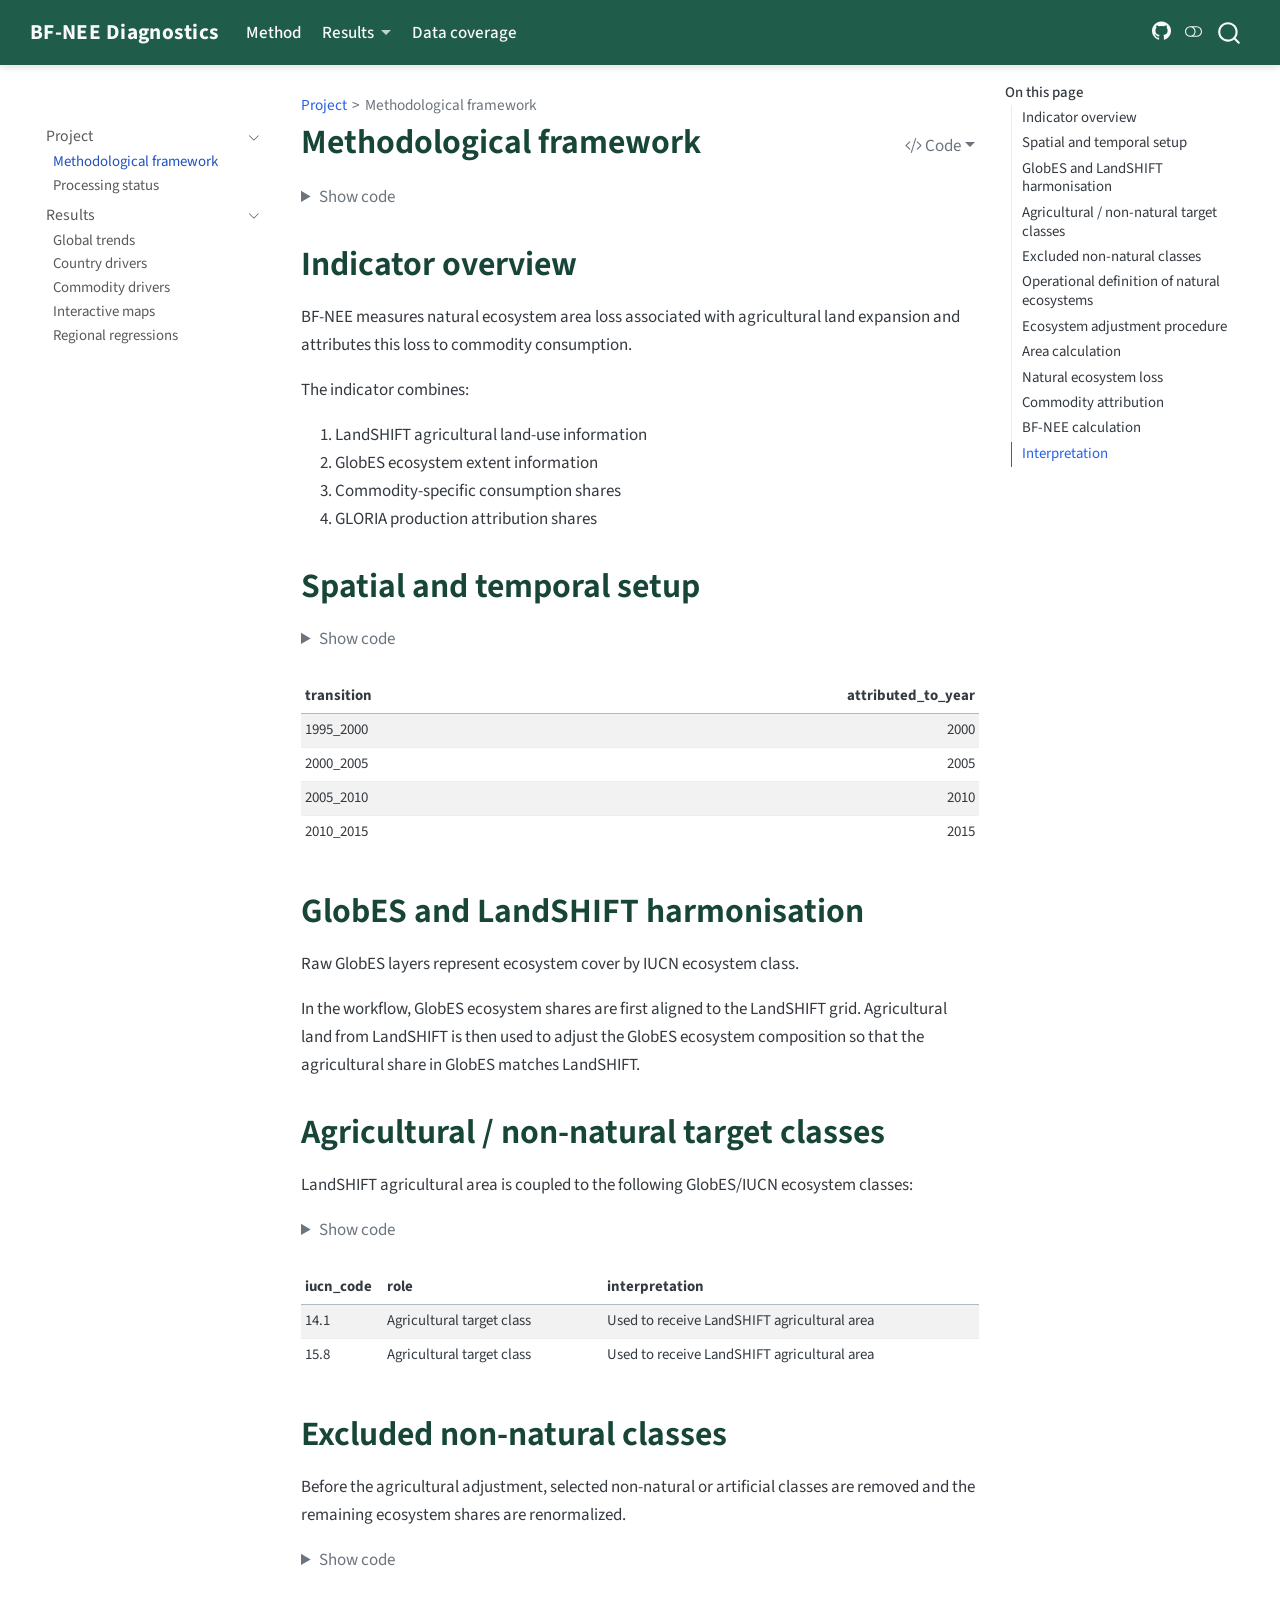
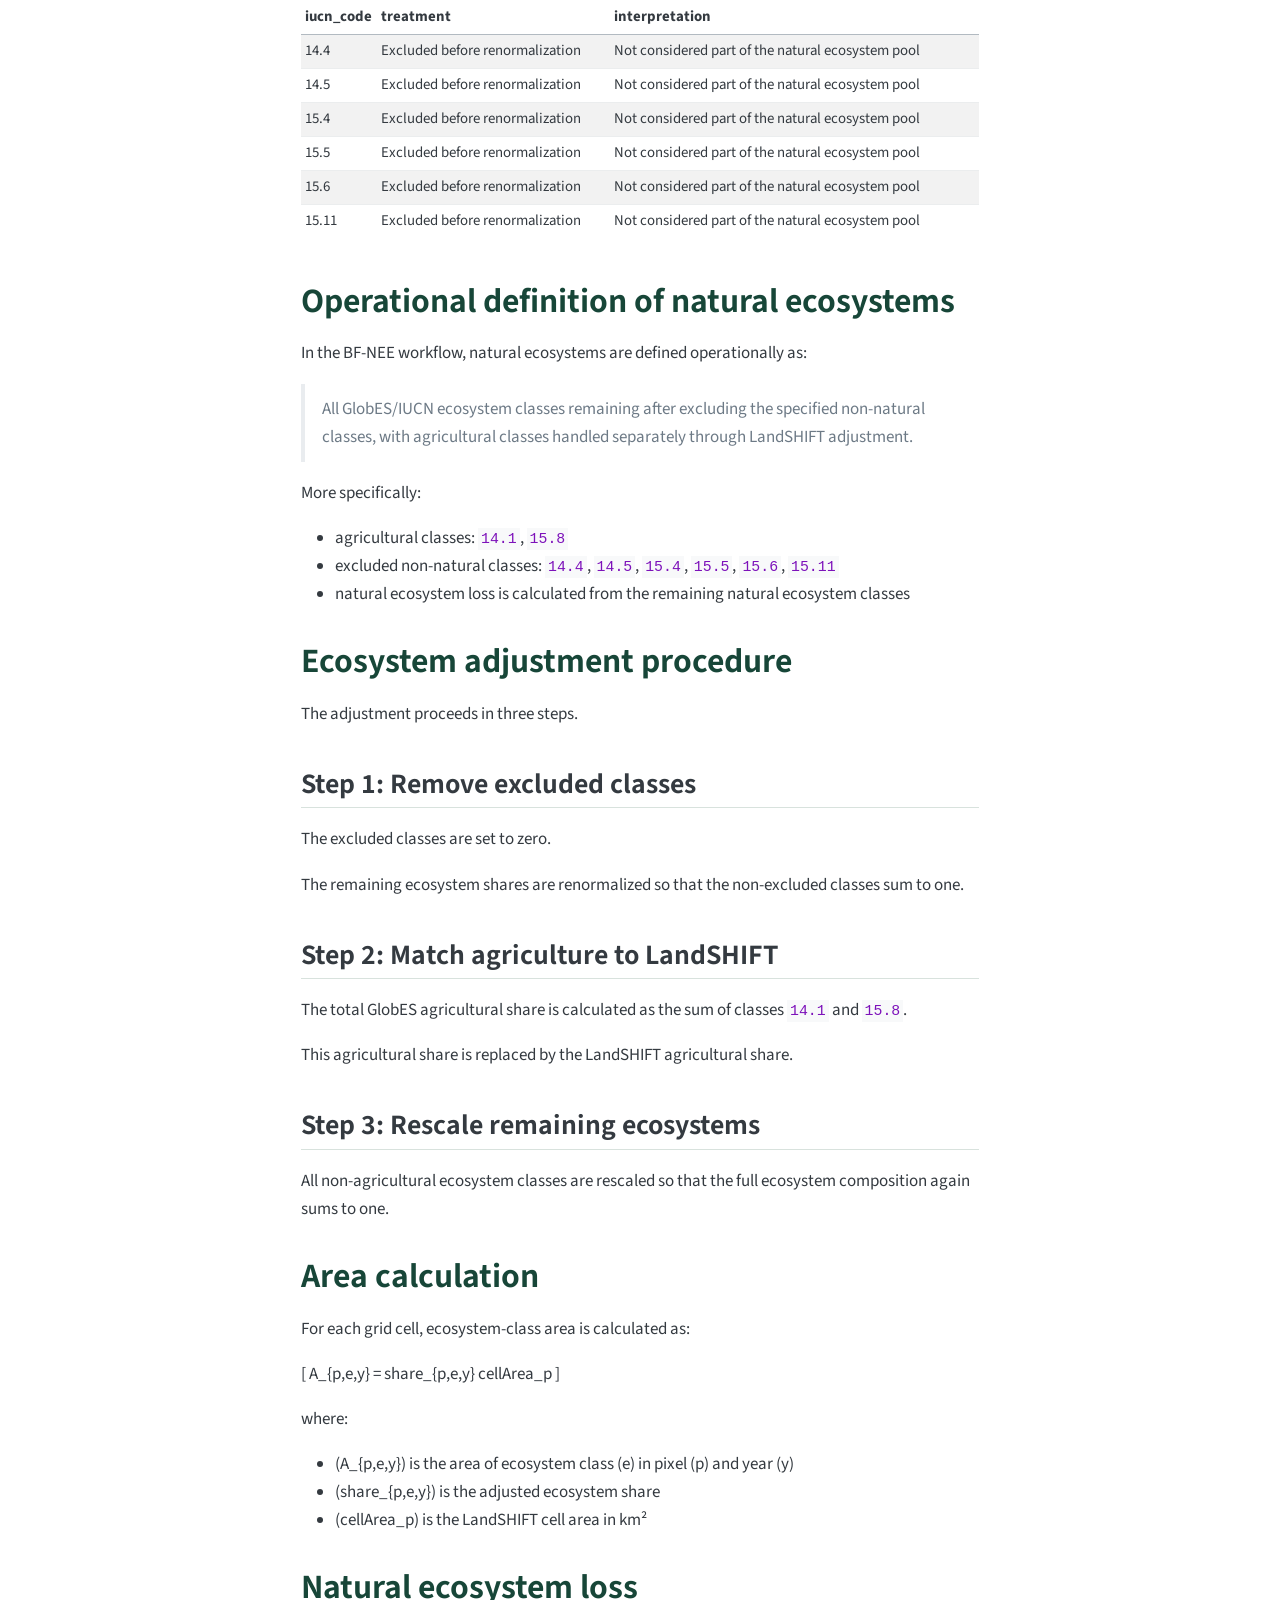
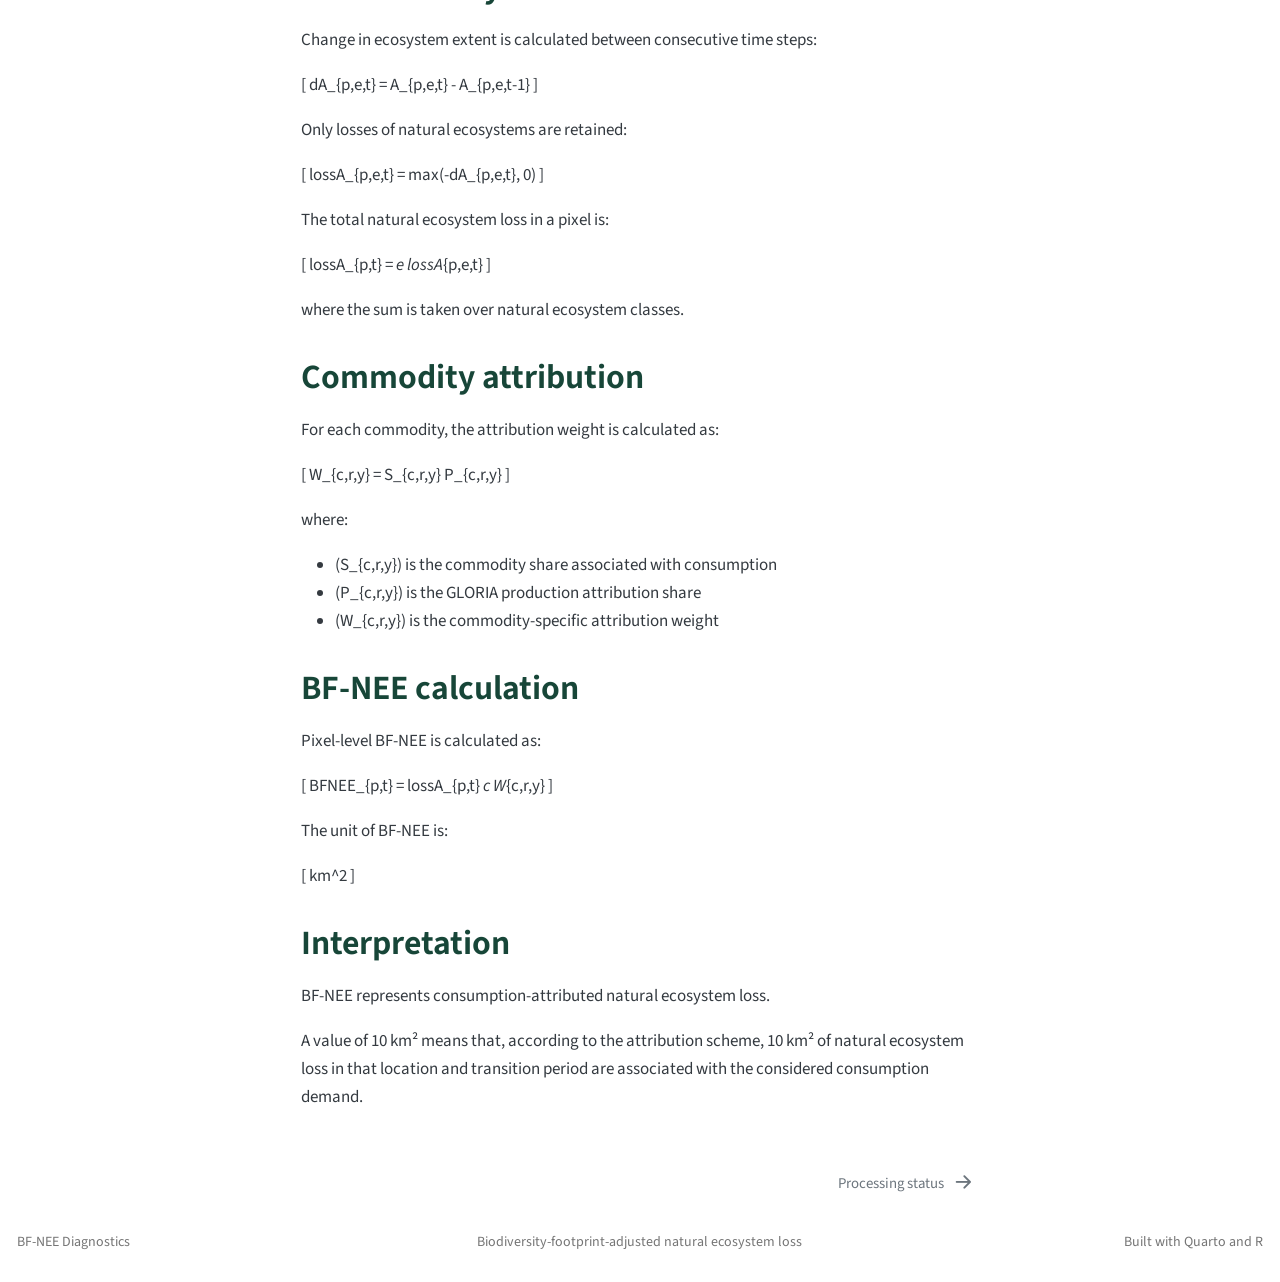
==== commit 2aea46a3: "website new" ====
--- a/docs/00_methodological_framework.html
+++ b/docs/00_methodological_framework.html
@@ -64,7 +64,6 @@
 <script src="site_libs/quarto-search/quarto-search.js"></script>
 <meta name="quarto:offset" content="./">
 <link href="./01_processing_status.html" rel="next">
-<link href="./index.html" rel="prev">
 <script src="site_libs/quarto-html/quarto.js"></script>
 <script src="site_libs/quarto-html/popper.min.js"></script>
 <script src="site_libs/quarto-html/tippy.umd.min.js"></script>
@@ -129,11 +128,7 @@
           <div class="collapse navbar-collapse" id="navbarCollapse">
             <ul class="navbar-nav navbar-nav-scroll me-auto">
   <li class="nav-item">
-    <a class="nav-link active" href="./index.html" aria-current="page"> 
-<span class="menu-text">Overview</span></a>
-  </li>  
-  <li class="nav-item">
-    <a class="nav-link" href="./00_methodological_framework.html"> 
+    <a class="nav-link active" href="./00_methodological_framework.html" aria-current="page"> 
 <span class="menu-text">Method</span></a>
   </li>  
   <li class="nav-item dropdown ">
@@ -186,7 +181,7 @@
       <button type="button" class="quarto-btn-toggle btn" data-bs-toggle="collapse" role="button" data-bs-target=".quarto-sidebar-collapse-item" aria-controls="quarto-sidebar" aria-expanded="false" aria-label="Toggle sidebar navigation" onclick="if (window.quartoToggleHeadroom) { window.quartoToggleHeadroom(); }">
         <i class="bi bi-layout-text-sidebar-reverse"></i>
       </button>
-        <nav class="quarto-page-breadcrumbs" aria-label="breadcrumb"><ol class="breadcrumb"><li class="breadcrumb-item"><a href="./index.html">Project</a></li><li class="breadcrumb-item"><a href="./00_methodological_framework.html">Methodological framework</a></li></ol></nav>
+        <nav class="quarto-page-breadcrumbs" aria-label="breadcrumb"><ol class="breadcrumb"><li class="breadcrumb-item"><a href="./00_methodological_framework.html">Project</a></li><li class="breadcrumb-item"><a href="./00_methodological_framework.html">Methodological framework</a></li></ol></nav>
         <a class="flex-grow-1" role="navigation" data-bs-toggle="collapse" data-bs-target=".quarto-sidebar-collapse-item" aria-controls="quarto-sidebar" aria-expanded="false" aria-label="Toggle sidebar navigation" onclick="if (window.quartoToggleHeadroom) { window.quartoToggleHeadroom(); }">      
         </a>
       <button type="button" class="btn quarto-search-button" aria-label="Search" onclick="window.quartoOpenSearch();">
@@ -215,12 +210,6 @@
           </a> 
       </div>
       <ul id="quarto-sidebar-section-1" class="collapse list-unstyled sidebar-section depth1 show">  
-          <li class="sidebar-item">
-  <div class="sidebar-item-container"> 
-  <a href="./index.html" class="sidebar-item-text sidebar-link">
- <span class="menu-text">Overview</span></a>
-  </div>
-</li>
           <li class="sidebar-item">
   <div class="sidebar-item-container"> 
   <a href="./00_methodological_framework.html" class="sidebar-item-text sidebar-link active">
@@ -309,7 +298,7 @@
 <!-- main -->
 <main class="content" id="quarto-document-content">
 
-<header id="title-block-header" class="quarto-title-block default"><nav class="quarto-page-breadcrumbs quarto-title-breadcrumbs d-none d-lg-block" aria-label="breadcrumb"><ol class="breadcrumb"><li class="breadcrumb-item"><a href="./index.html">Project</a></li><li class="breadcrumb-item"><a href="./00_methodological_framework.html">Methodological framework</a></li></ol></nav>
+<header id="title-block-header" class="quarto-title-block default"><nav class="quarto-page-breadcrumbs quarto-title-breadcrumbs d-none d-lg-block" aria-label="breadcrumb"><ol class="breadcrumb"><li class="breadcrumb-item"><a href="./00_methodological_framework.html">Project</a></li><li class="breadcrumb-item"><a href="./00_methodological_framework.html">Methodological framework</a></li></ol></nav>
 <div class="quarto-title">
 <div class="quarto-title-block"><div><h1 class="title">Methodological framework</h1><button type="button" class="btn code-tools-button dropdown-toggle" id="quarto-code-tools-menu" data-bs-toggle="dropdown" aria-expanded="false"><i class="bi"></i> Code</button><ul class="dropdown-menu dropdown-menu-end" aria-labelelledby="quarto-code-tools-menu"><li><a id="quarto-show-all-code" class="dropdown-item" href="javascript:void(0)" role="button">Show All Code</a></li><li><a id="quarto-hide-all-code" class="dropdown-item" href="javascript:void(0)" role="button">Hide All Code</a></li><li><hr class="dropdown-divider"></li><li><a id="quarto-view-source" class="dropdown-item" href="javascript:void(0)" role="button">View Source</a></li></ul></div></div>
 </div>
@@ -1230,9 +1219,6 @@
 </script>
 <nav class="page-navigation">
   <div class="nav-page nav-page-previous">
-      <a href="./index.html" class="pagination-link" aria-label="Overview">
-        <i class="bi bi-arrow-left-short"></i> <span class="nav-page-text">Overview</span>
-      </a>          
   </div>
   <div class="nav-page nav-page-next">
       <a href="./01_processing_status.html" class="pagination-link" aria-label="Processing status">
